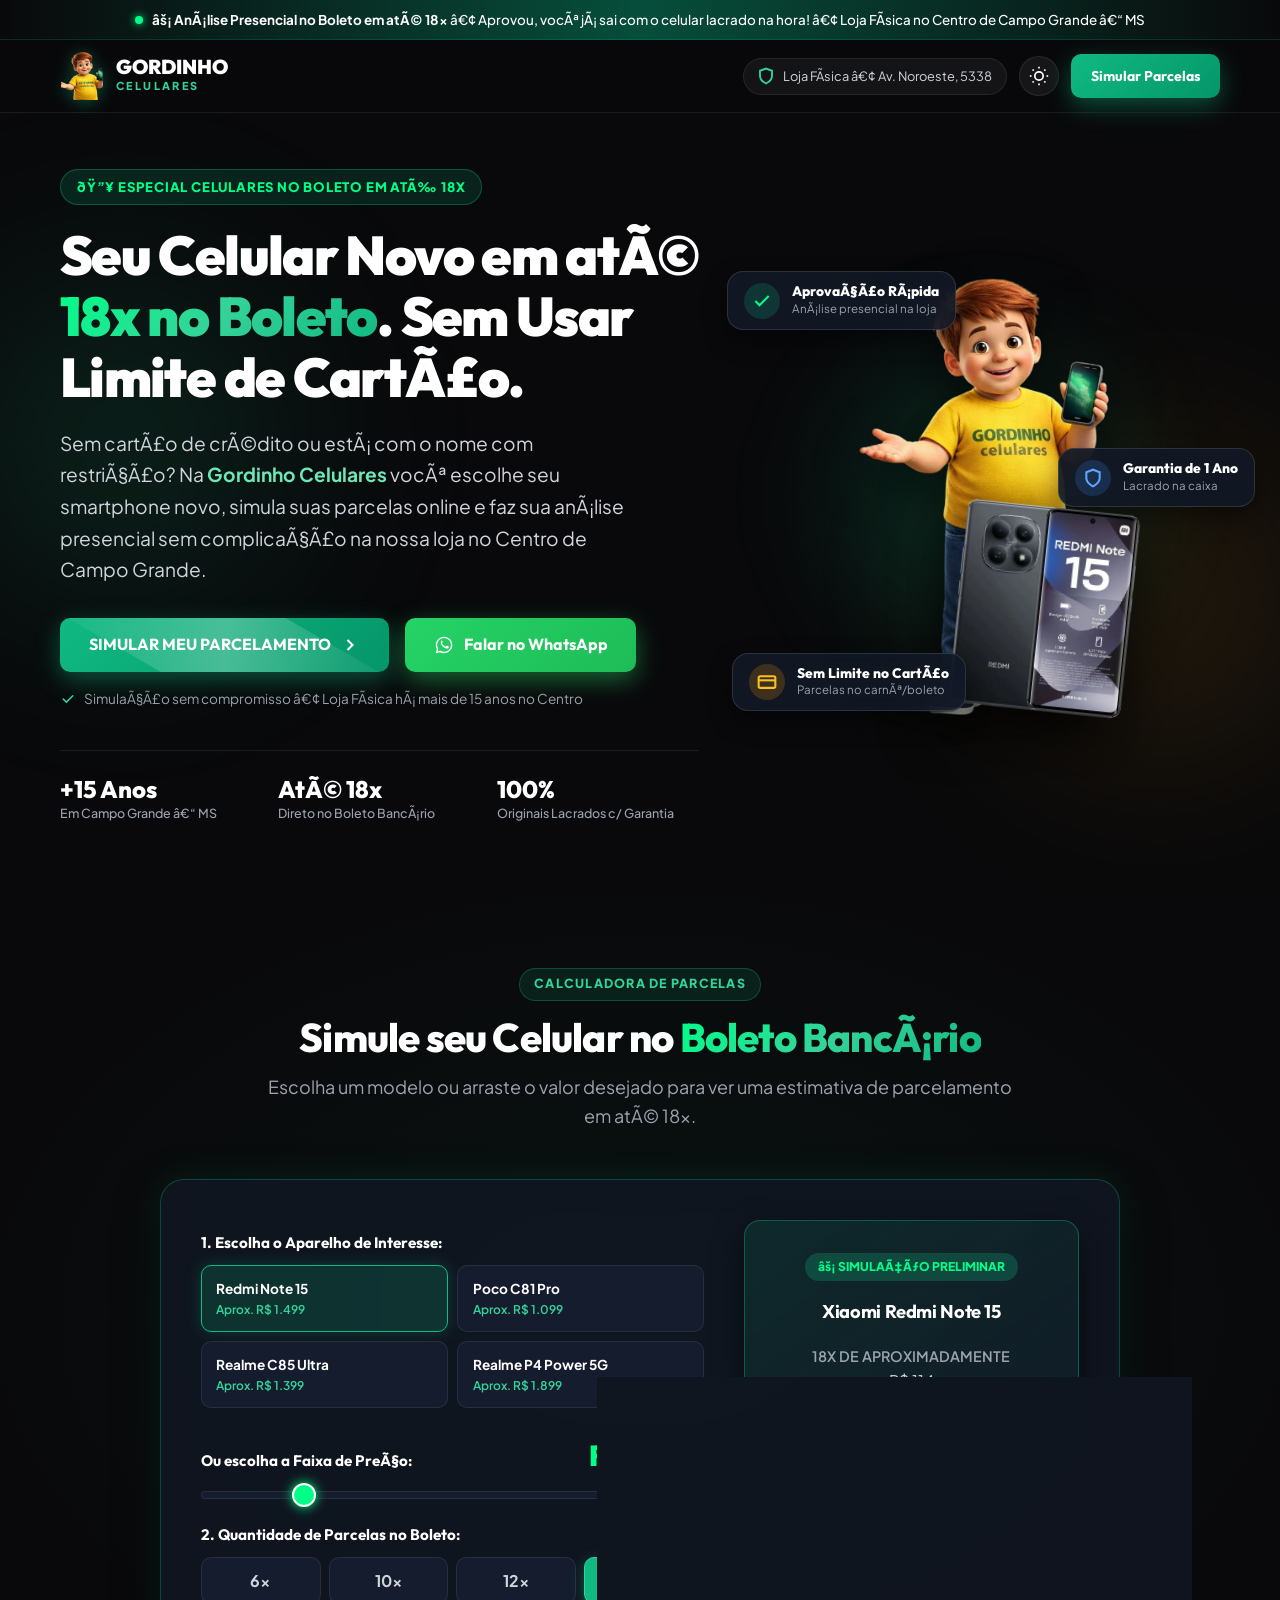
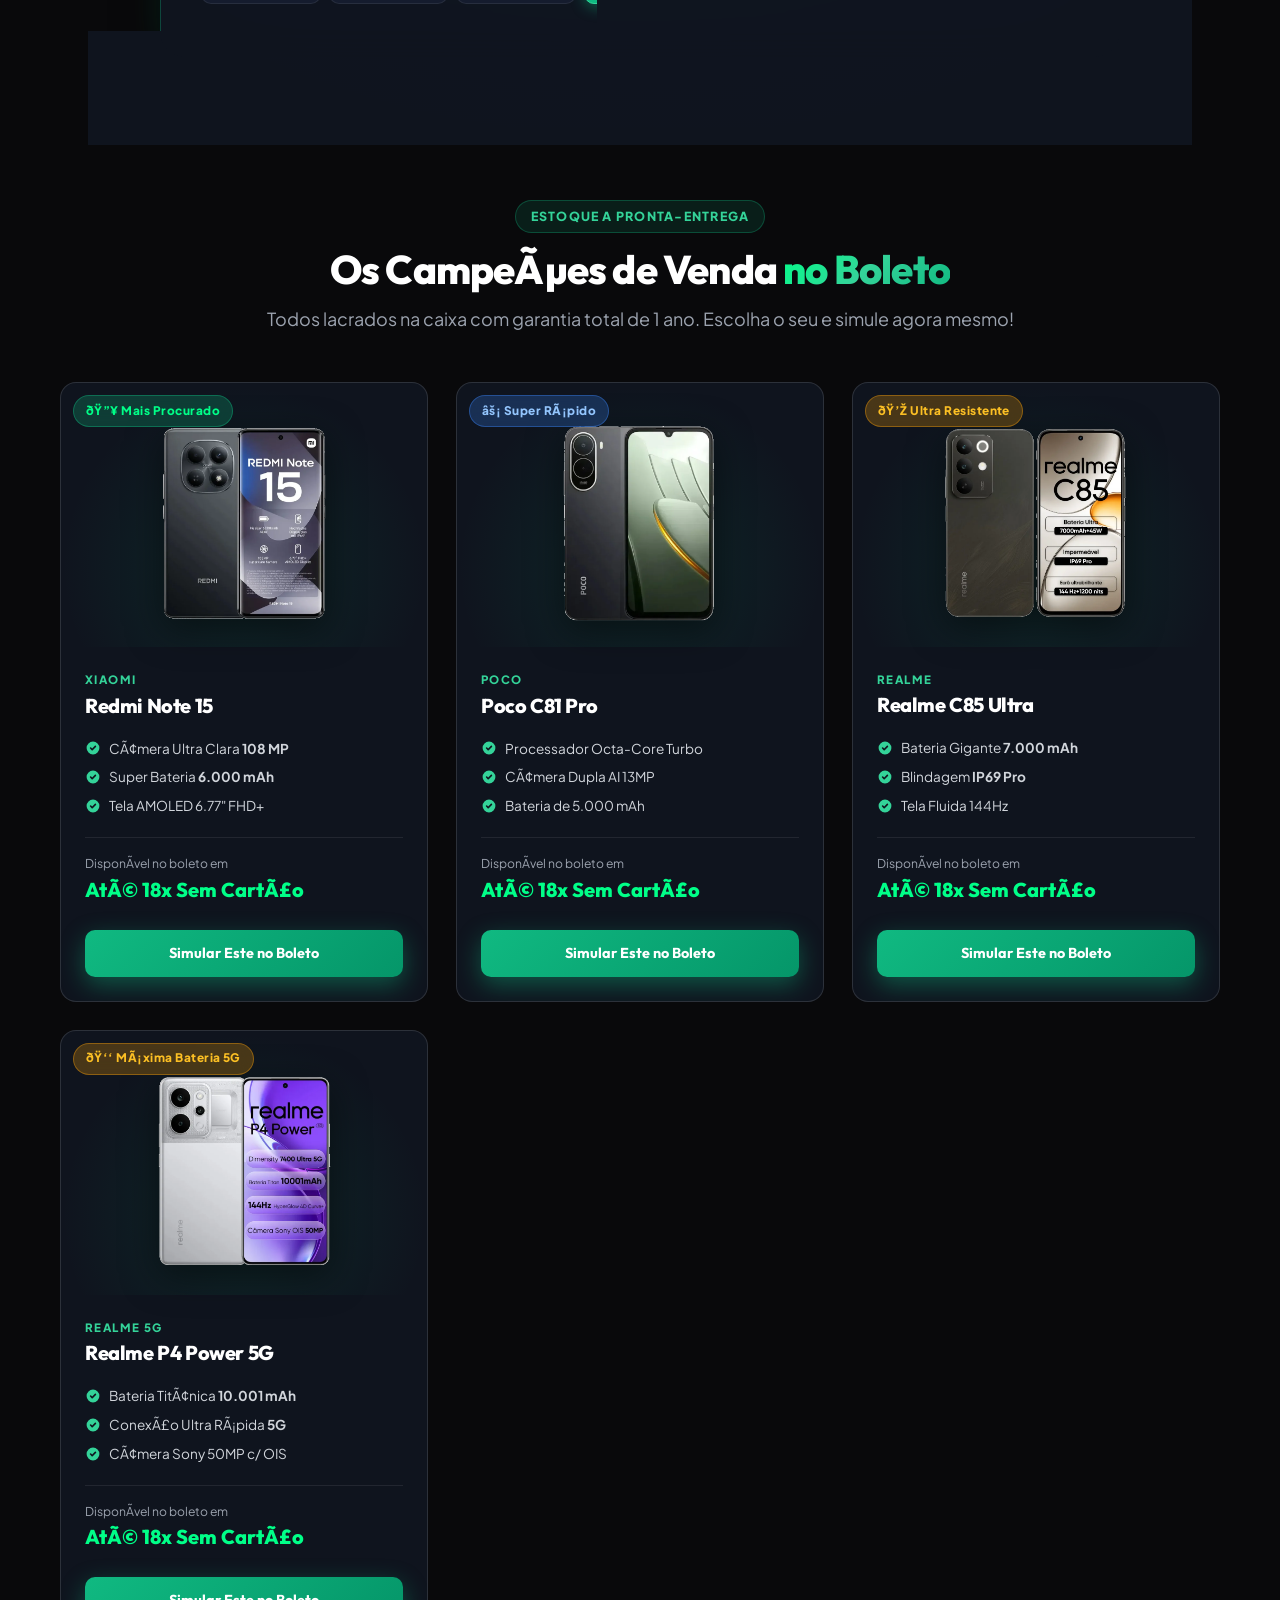
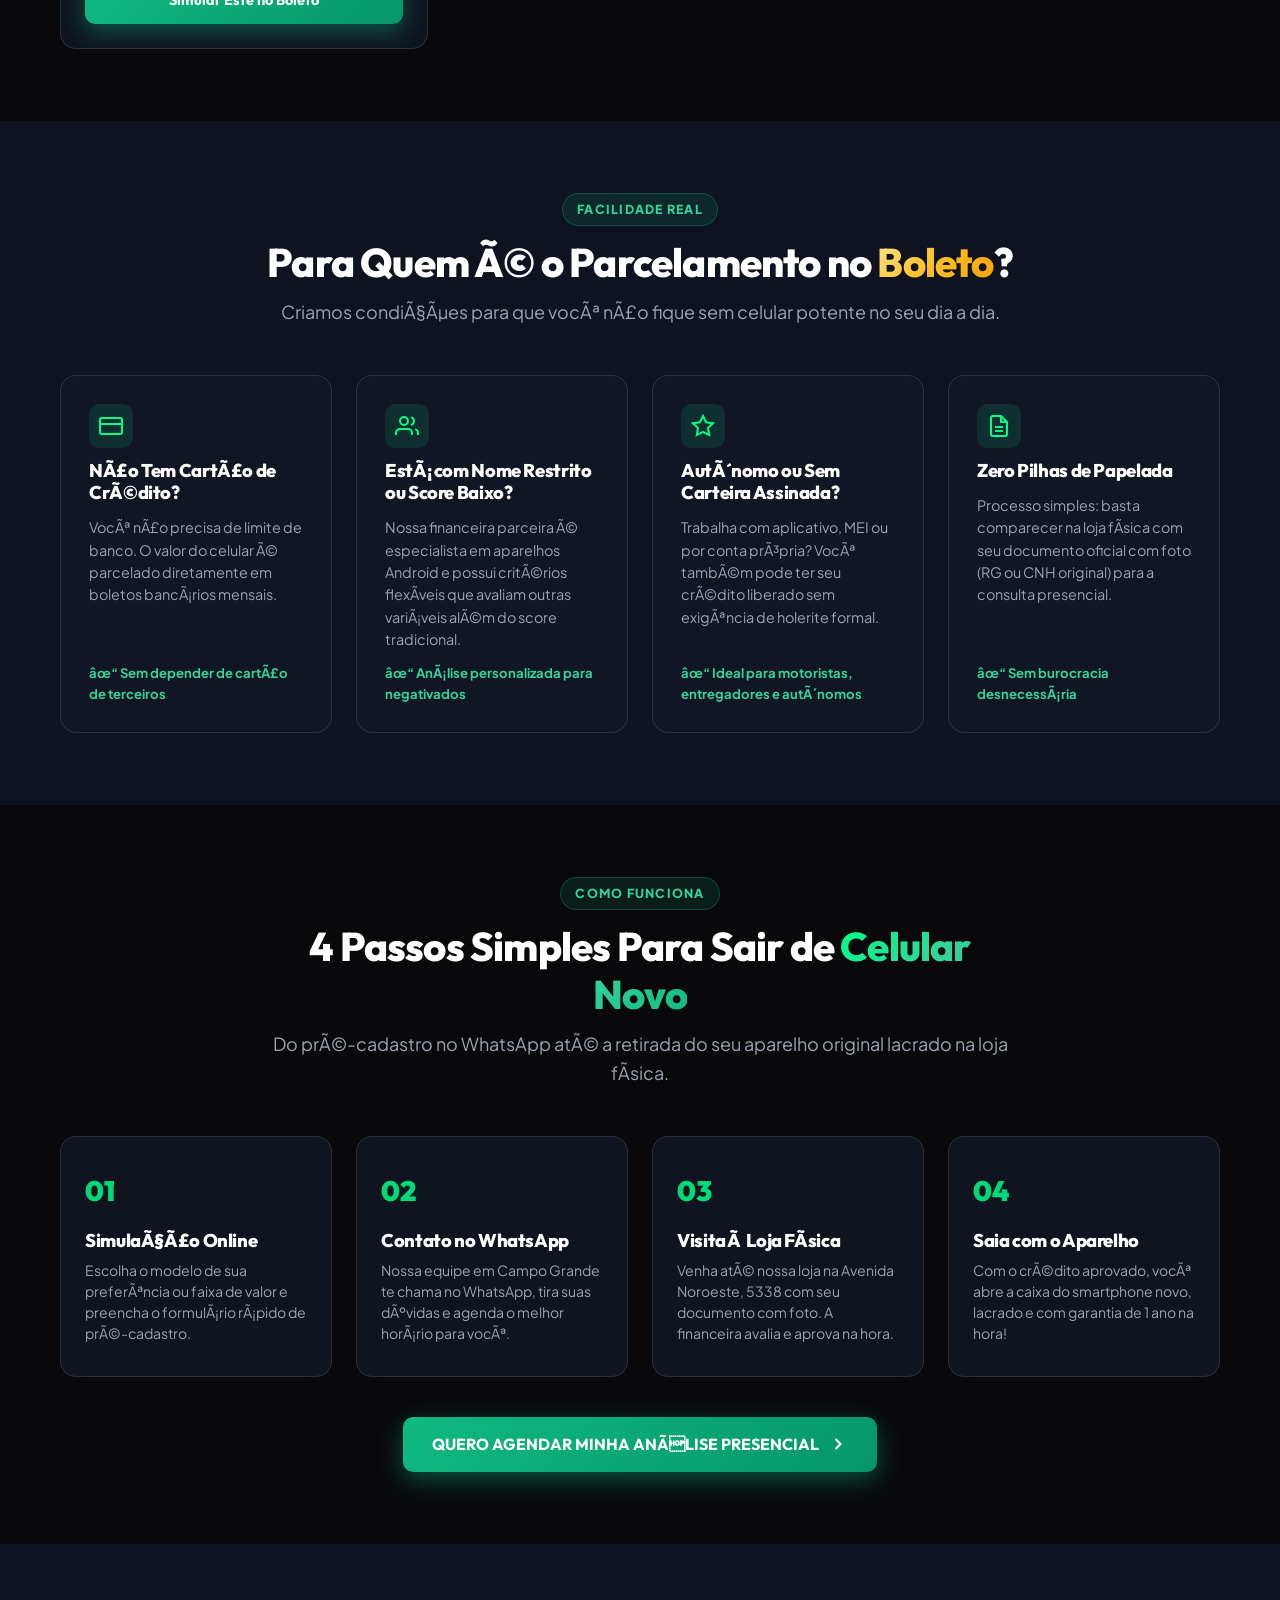
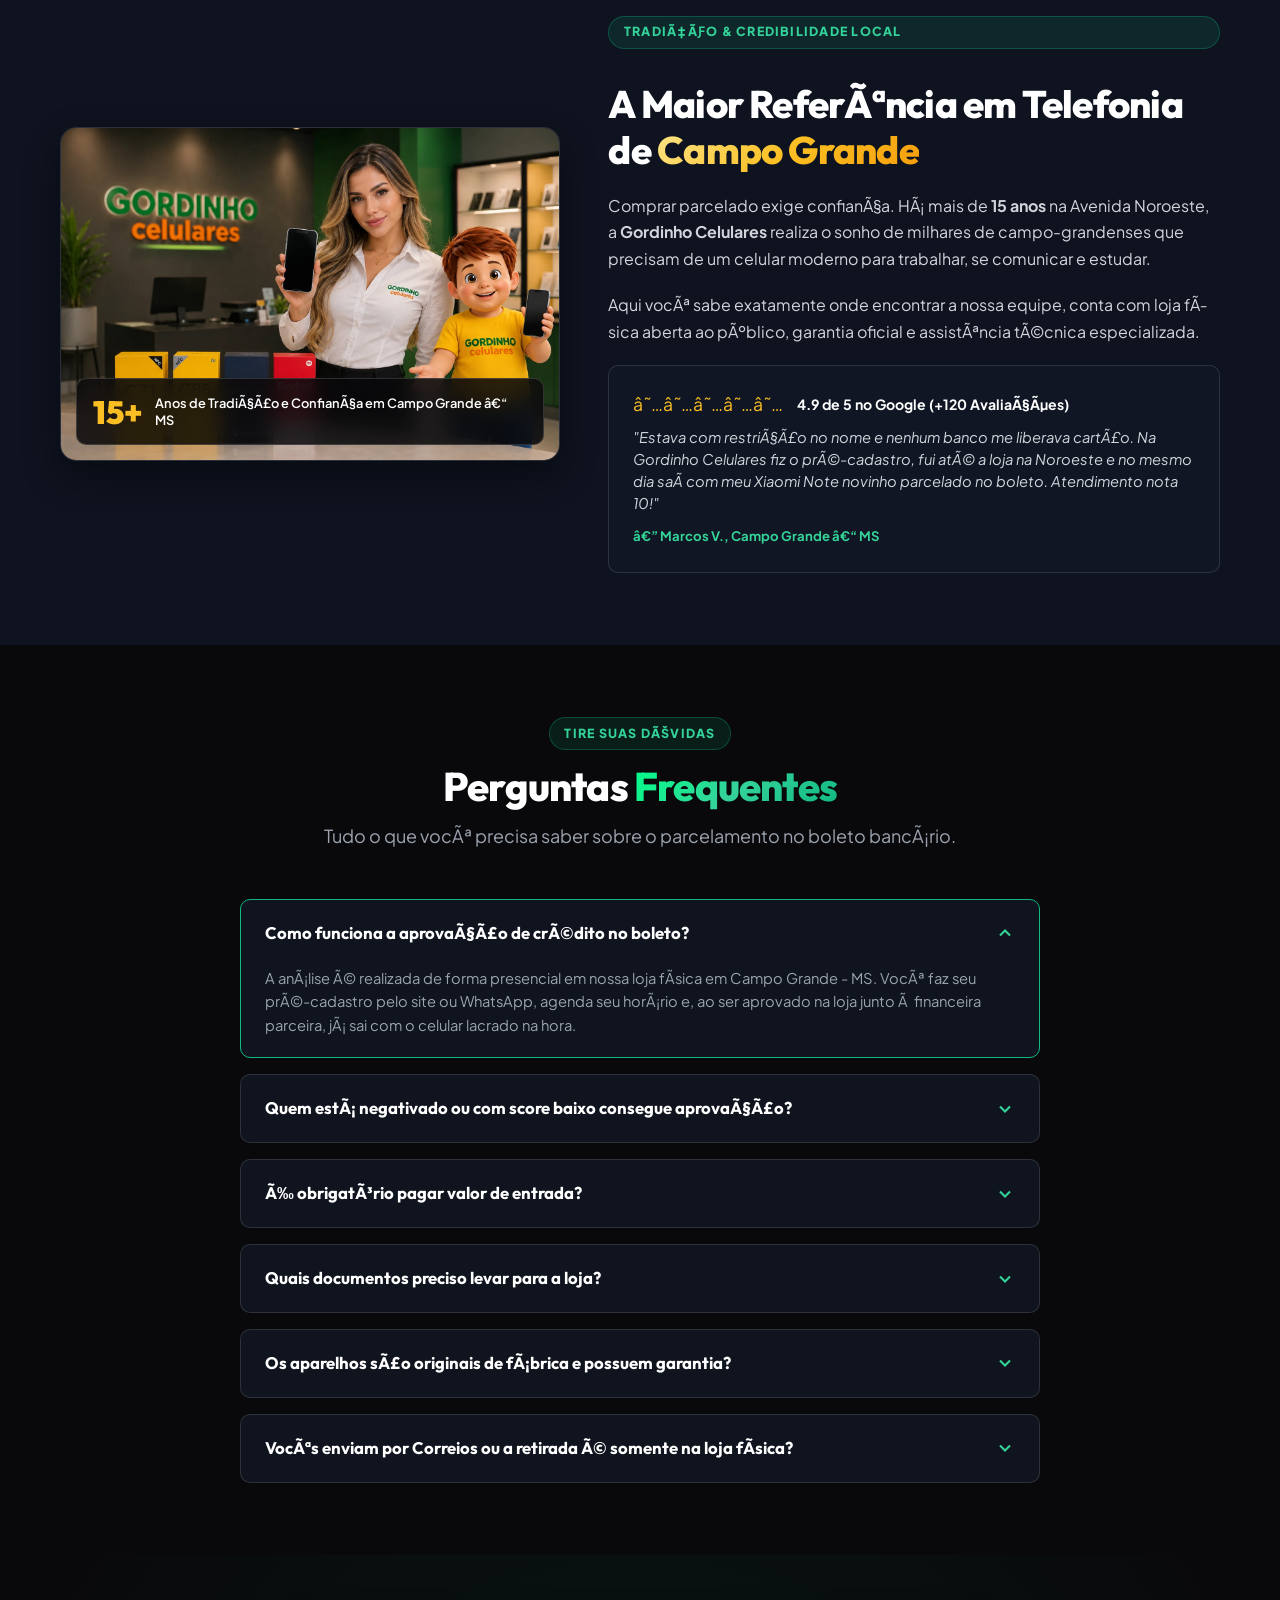
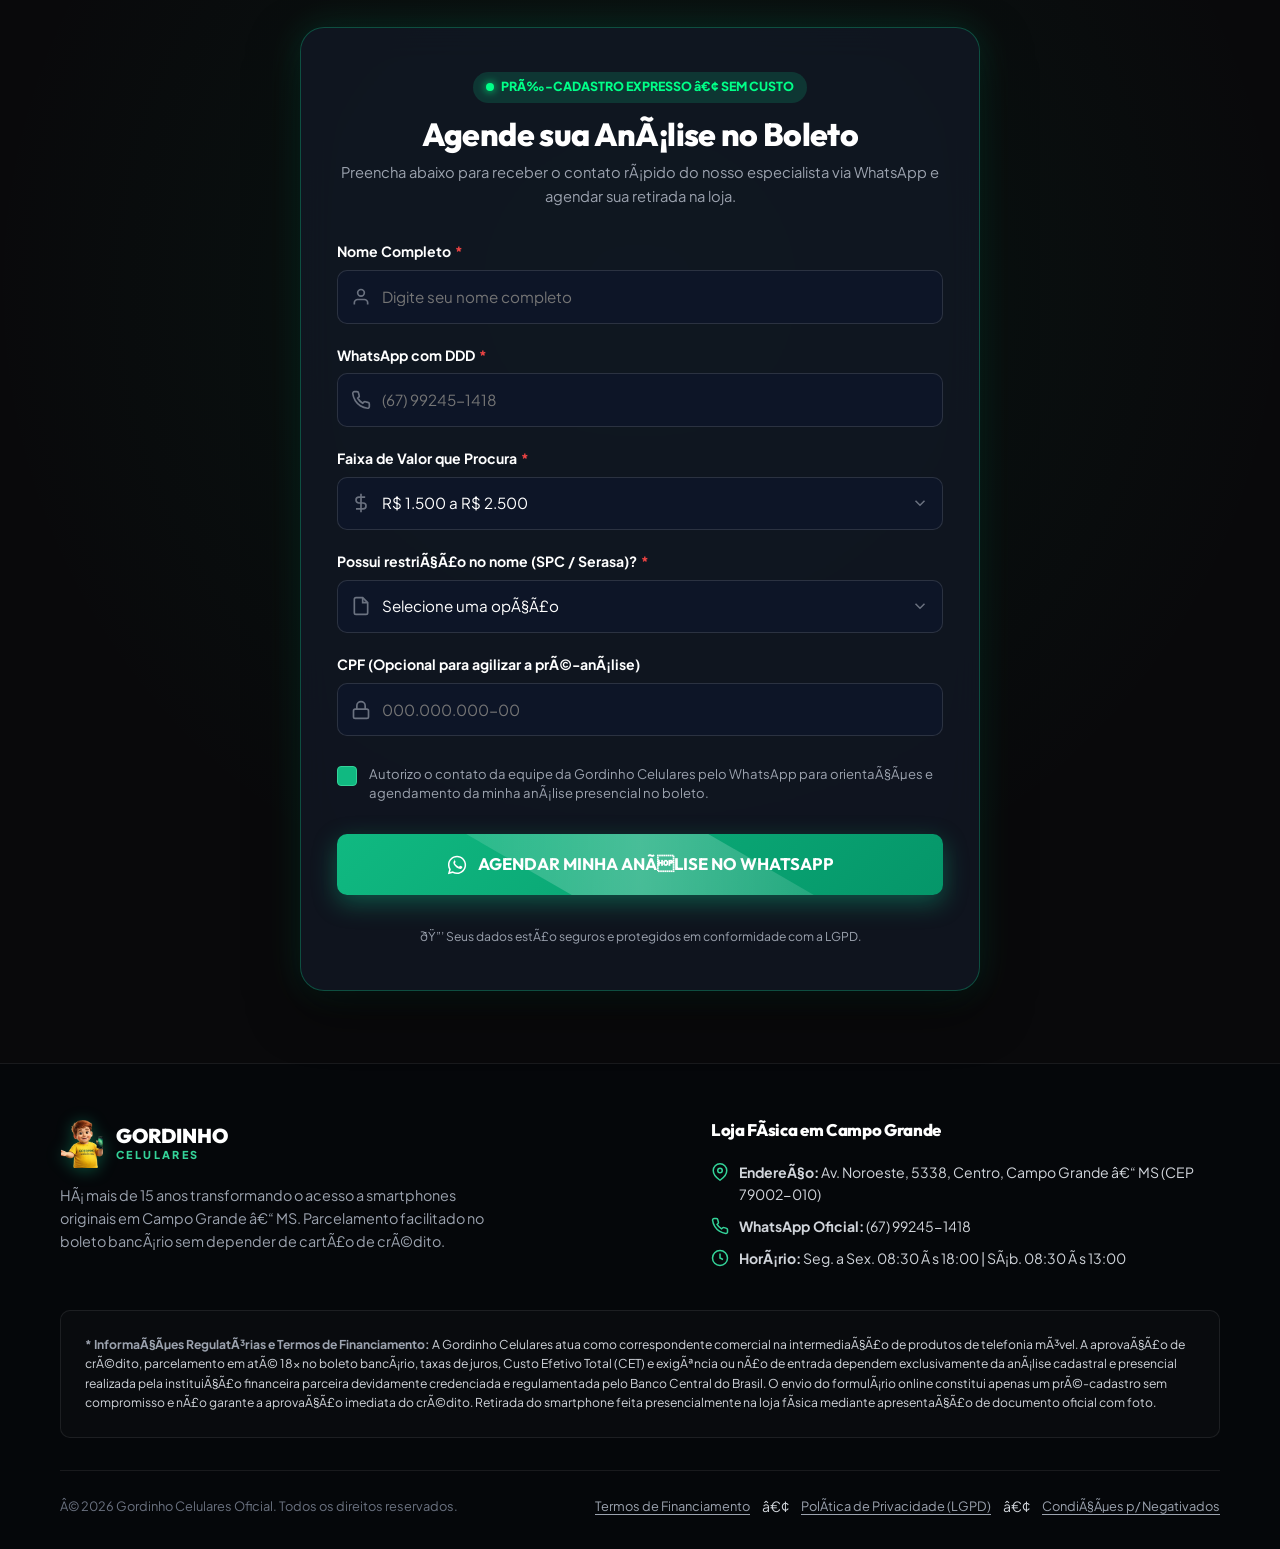
==== boleto/index.html @ 4d0cbd51 "feat: adicionar landing page de alta conversao para trafego pago (celulares no boleto em ate 18x)" ====
<!DOCTYPE html>
<html lang="pt-BR" class="scroll-smooth" data-theme="dark">

<head>
  <!-- Google Tag Manager -->
  <script>(function (w, d, s, l, i) {
      w[l] = w[l] || []; w[l].push({
        'gtm.start':
          new Date().getTime(), event: 'gtm.js'
      }); var f = d.getElementsByTagName(s)[0],
        j = d.createElement(s), dl = l != 'dataLayer' ? '&l=' + l : ''; j.async = true; j.src =
          'https://www.googletagmanager.com/gtm.js?id=' + i + dl; f.parentNode.insertBefore(j, f);
    })(window, document, 'script', 'dataLayer', 'GTM-5VFSNDQG');</script>
  <!-- End Google Tag Manager -->

  <!-- Meta Pixel Code -->
  <script>
    !function (f, b, e, v, n, t, s) {
      if (f.fbq) return; n = f.fbq = function () {
        n.callMethod ?
          n.callMethod.apply(n, arguments) : n.queue.push(arguments)
      };
      if (!f._fbq) f._fbq = n; n.push = n; n.loaded = !0; n.version = '2.0';
      n.queue = []; t = b.createElement(e); t.async = !0;
      t.src = v; s = b.getElementsByTagName(e)[0];
      s.parentNode.insertBefore(t, s)
    }(window, document, 'script',
      'https://connect.facebook.net/en_US/fbevents.js');
    fbq('init', '1542748597244109');
    fbq('track', 'PageView');
  </script>
  <noscript><img height="1" width="1" style="display:none"
      src="https://www.facebook.com/tr?id=1542748597244109&ev=PageView&noscript=1" /></noscript>
  <!-- End Meta Pixel Code -->

  <meta charset="UTF-8">
  <meta name="viewport" content="width=device-width, initial-scale=1.0, maximum-scale=5.0">

  <!-- Título e Descrição Otimizados para Intenção de Compra no Google Ads -->
  <title>Gordinho Celulares Campo Grande | Celulares no Boleto em até 18x Sem Cartão</title>
  <meta name="description"
    content="Compre seu Celular Novo no Boleto Bancário em até 18x em Campo Grande - MS. Sem precisar de limite no cartão e facilidade p/ negativados na loja física da Av. Noroeste. Faça sua simulação online!">
  <meta name="keywords"
    content="celular no boleto campo grande ms, comprar celular carne campo grande, celular parcelado sem cartao, gordinho celulares campo grande, xiaomi no boleto ms, realme campo grande boleto, celular para negativados campo grande">
  <meta name="author" content="Gordinho Celulares">

  <!-- Rastreamento, Indexação e Performance -->
  <link rel="canonical" href="https://www.gordinhocelularesoficial.com.br/boleto/">
  <meta name="robots" content="index, follow, max-image-preview:large, max-snippet:-1, max-video-preview:-1">
  <meta name="googlebot" content="index, follow, max-snippet:-1, max-image-preview:large, max-video-preview:-1">

  <!-- SEO Local e Geo-Tags para Campo Grande - MS -->
  <meta name="geo.region" content="BR-MS">
  <meta name="geo.placename" content="Campo Grande">
  <meta name="geo.position" content="-20.4578;-54.6198">
  <meta name="ICBM" content="-20.4578, -54.6198">

  <!-- Open Graph / WhatsApp / Redes Sociais -->
  <meta property="og:type" content="website">
  <meta property="og:url" content="https://www.gordinhocelularesoficial.com.br/boleto/">
  <meta property="og:site_name" content="Gordinho Celulares">
  <meta property="og:title" content="Gordinho Celulares Campo Grande | Celulares no Boleto em até 18x">
  <meta property="og:description"
    content="Seu celular novo em até 18x no boleto sem limite de cartão. Loja física há mais de 15 anos no Centro de Campo Grande – MS!">
  <meta property="og:image" content="./Gordinho+influencer.webp">
  <meta property="og:image:width" content="1200">
  <meta property="og:image:height" content="630">
  <meta property="og:locale" content="pt_BR">
  <meta name="theme-color" content="#09090b" id="meta-theme-color">

  <!-- Favicons e Ícones -->
  <link rel="icon" type="image/webp" href="./mascote_avatar.webp">
  <link rel="apple-touch-icon" href="./mascote_avatar.webp">

  <!-- Otimização de Fontes do Google (Core Web Vitals) -->
  <link rel="preconnect" href="https://fonts.googleapis.com">
  <link rel="preconnect" href="https://fonts.gstatic.com" crossorigin>
  <link
    href="https://fonts.googleapis.com/css2?family=Outfit:wght@400;600;700;800;900&family=Plus+Jakarta+Sans:wght@400;500;600;700;800&display=swap"
    rel="stylesheet">

  <!-- Preload dos Ativos do LCP (Hero) -->
  <link rel="preload" as="image" href="./Logo_cropped.webp" type="image/webp" fetchpriority="high">
  <link rel="preload" as="image" href="./modelos/RedmiNote15.webp" type="image/webp" fetchpriority="high">

  <link rel="stylesheet" href="styles.css">

  <!-- Dados Estruturados Schema.org (JSON-LD) para Google Ads e SEO -->
  <script type="application/ld+json">
  {
    "@context": "https://schema.org",
    "@graph": [
      {
        "@type": ["LocalBusiness", "ElectronicsStore"],
        "@id": "https://www.gordinhocelularesoficial.com.br/#store",
        "name": "Gordinho Celulares",
        "alternateName": ["Gordinho Celulares Campo Grande", "Gordinho Celulares Oficial"],
        "url": "https://www.gordinhocelularesoficial.com.br/boleto/",
        "logo": "https://www.gordinhocelularesoficial.com.br/mascote_avatar.webp",
        "image": "https://www.gordinhocelularesoficial.com.br/Gordinho+influencer.webp",
        "description": "Loja física com mais de 15 anos em Campo Grande - MS especializada em venda de celulares Android (Xiaomi, Poco, Realme) parcelados em até 18x no boleto bancário sem necessidade de cartão de crédito e facilidade para negativados.",
        "telephone": "+55-67-99245-1418",
        "priceRange": "$$",
        "currenciesAccepted": "BRL",
        "paymentAccepted": "Boleto Bancário, Pix, Cartão de Crédito, Dinheiro",
        "address": {
          "@type": "PostalAddress",
          "streetAddress": "Av. Noroeste, 5338",
          "addressLocality": "Campo Grande",
          "addressRegion": "MS",
          "postalCode": "79002-010",
          "addressCountry": "BR"
        },
        "geo": {
          "@type": "GeoCoordinates",
          "latitude": -20.4578,
          "longitude": -54.6198
        },
        "openingHoursSpecification": [
          {
            "@type": "OpeningHoursSpecification",
            "dayOfWeek": ["Monday", "Tuesday", "Wednesday", "Thursday", "Friday"],
            "opens": "08:30",
            "closes": "18:00"
          },
          {
            "@type": "OpeningHoursSpecification",
            "dayOfWeek": ["Saturday"],
            "opens": "08:30",
            "closes": "13:00"
          }
        ],
        "aggregateRating": {
          "@type": "AggregateRating",
          "ratingValue": "4.9",
          "reviewCount": "127",
          "bestRating": "5",
          "worstRating": "1"
        }
      },
      {
        "@type": "FAQPage",
        "@id": "https://www.gordinhocelularesoficial.com.br/boleto/#faq",
        "mainEntity": [
          {
            "@type": "Question",
            "name": "Como funciona a compra de celular no boleto bancário?",
            "acceptedAnswer": {
              "@type": "Answer",
              "text": "Você escolhe o aparelho, faz uma simulação online no nosso site e nossa equipe agenda sua visita à nossa loja física em Campo Grande - MS. Lá, é feita a consulta presencial rápida junto à instituição financeira parceira. Aprovado, você já sai com o celular lacrado na hora!"
            }
          },
          {
            "@type": "Question",
            "name": "Quem está negativado ou com score baixo consegue aprovação?",
            "acceptedAnswer": {
              "@type": "Answer",
              "text": "Sim! Nossas financeiras parceiras são focadas em modelos Android e contam com análise flexível que avalia outros critérios além do score do SPC/Serasa. Muitos clientes com restrição conseguem aprovação presencial."
            }
          },
          {
            "@type": "Question",
            "name": "Precisa dar valor de entrada?",
            "acceptedAnswer": {
              "@type": "Answer",
              "text": "O valor da entrada depende da análise de crédito individual feita na loja. Em diversos casos a entrada é mínima ou bastante acessível. Ao fazer seu pré-cadastro, nossa equipe passa todas as orientações."
            }
          },
          {
            "@type": "Question",
            "name": "Quais documentos preciso apresentar na loja?",
            "acceptedAnswer": {
              "@type": "Answer",
              "text": "Apenas um documento oficial de identificação com foto (RG ou CNH original e atualizada) e dados básicos para consulta de crédito. Não é necessário holerite ou burocracia."
            }
          },
          {
            "@type": "Question",
            "name": "Os celulares são novos, originais e com garantia?",
            "acceptedAnswer": {
              "@type": "Answer",
              "text": "Sim! Trabalhamos exclusivamente com smartphones 100% originais de fábrica, novos e lacrados na caixa com todos os acessórios e garantia total de 1 ano."
            }
          },
          {
            "@type": "Question",
            "name": "Onde fica a loja física?",
            "acceptedAnswer": {
              "@type": "Answer",
              "text": "Nossa loja física fica no Centro de Campo Grande - MS, na Avenida Noroeste, 5338 (Centro), com fácil acesso e estacionamento."
            }
          }
        ]
      }
    ]
  }
  </script>
</head>

<body>
  <a href="#simulador" class="skip-link">Pular para o simulador de parcelas</a>

  <!-- Google Tag Manager (noscript) -->
  <noscript><iframe src="https://www.googletagmanager.com/ns.html?id=GTM-5VFSNDQG" height="0" width="0"
      style="display:none;visibility:hidden"></iframe></noscript>
  <!-- End Google Tag Manager (noscript) -->

  <!-- 1. Topbar de Urgência e Transparência Local -->
  <aside class="topbar">
    <div class="container topbar-content">
      <span class="pulse-dot"></span>
      <p class="topbar-text">
        <strong>⚡ Análise Presencial no Boleto em até 18x</strong> • Aprovou, você já sai com o celular lacrado na hora! • Loja Física no Centro de Campo Grande – MS
      </p>
    </div>
  </aside>

  <!-- 2. Header CRO Especializado (Zero Fugas) -->
  <header class="header" id="navbar">
    <div class="container header-container">
      <a href="#inicio" class="brand-badge-box" aria-label="Gordinho Celulares Início">
        <picture>
          <source srcset="./mascote_avatar.webp" type="image/webp">
          <img src="./mascote_avatar.webp" alt="Mascote Gordinho Celulares" class="brand-mascote-avatar" width="44" height="48">
        </picture>
        <div class="brand-text-block">
          <span class="brand-name-top">GORDINHO</span>
          <span class="brand-name-sub">CELULARES</span>
        </div>
      </a>

      <div class="header-right">
        <div class="header-trust-badge">
          <svg class="header-trust-icon" viewBox="0 0 24 24" fill="none" stroke="currentColor" stroke-width="2.5">
            <path d="M12 22s8-4 8-10V5l-8-3-8 3v7c0 6 8 10 8 10z"></path>
          </svg>
          <span>Loja Física • Av. Noroeste, 5338</span>
        </div>

        <!-- Botão Alternar Tema Claro / Escuro -->
        <button id="theme-toggle" class="theme-toggle-btn" aria-label="Alternar tema claro ou escuro" title="Alternar tema">
          <svg class="theme-icon theme-icon-sun" viewBox="0 0 24 24" fill="none" stroke="currentColor" stroke-width="2">
            <circle cx="12" cy="12" r="5"></circle>
            <line x1="12" y1="1" x2="12" y2="3"></line>
            <line x1="12" y1="21" x2="12" y2="23"></line>
            <line x1="4.22" y1="4.22" x2="5.64" y2="5.64"></line>
            <line x1="18.36" y1="18.36" x2="19.78" y2="19.78"></line>
            <line x1="1" y1="12" x2="3" y2="12"></line>
            <line x1="21" y1="12" x2="23" y2="12"></line>
            <line x1="4.22" y1="19.78" x2="5.64" y2="18.36"></line>
            <line x1="18.36" y1="5.64" x2="19.78" y2="4.22"></line>
          </svg>
          <svg class="theme-icon theme-icon-moon" viewBox="0 0 24 24" fill="none" stroke="currentColor" stroke-width="2">
            <path d="M21 12.79A9 9 0 1 1 11.21 3 7 7 0 0 0 21 12.79z"></path>
          </svg>
        </button>

        <a href="#simulador" class="btn btn-cta" style="padding: 0.65rem 1.25rem; font-size: 0.88rem;">
          Simular Parcelas
        </a>
      </div>
    </div>
  </header>

  <main id="main-content">
    <!-- 3. Hero Section de Alta Conversão -->
    <section class="hero-section" id="inicio">
      <div class="hero-glow-1"></div>
      <div class="hero-glow-2"></div>

      <div class="container hero-grid">
        <div class="hero-text-content">
          <div class="hero-tag">
            <span>🔥 ESPECIAL CELULARES NO BOLETO EM ATÉ 18X</span>
          </div>

          <h1 class="hero-title">
            Seu Celular Novo em até <span class="gradient-text-emerald">18x no Boleto</span>. Sem Usar Limite de Cartão.
          </h1>

          <p class="hero-subtitle">
            Sem cartão de crédito ou está com o nome com restrição? Na <strong class="hero-highlight-brand">Gordinho Celulares</strong> você escolhe seu smartphone novo, simula suas parcelas online e faz sua análise presencial sem complicação na nossa loja no Centro de Campo Grande.
          </p>

          <div class="hero-actions">
            <div class="hero-btn-row">
              <a href="#simulador" class="btn btn-cta btn-pulse" id="hero-btn-simular">
                <span>SIMULAR MEU PARCELAMENTO</span>
                <svg viewBox="0 0 24 24" fill="none" stroke="currentColor" stroke-width="2.5" width="20" height="20">
                  <polyline points="9 18 15 12 9 6"></polyline>
                </svg>
                <span class="btn-shimmer"></span>
              </a>

              <a href="#pre-cadastro" class="btn btn-whatsapp" id="hero-btn-whatsapp">
                <svg viewBox="0 0 24 24" fill="currentColor" width="20" height="20">
                  <path d="M12.04 2C6.58 2 2.13 6.45 2.13 11.91C2.13 13.66 2.59 15.36 3.45 16.86L2.05 22L7.3 20.62C8.75 21.41 10.38 21.83 12.04 21.83C17.5 21.83 21.95 17.38 21.95 11.92C21.95 9.27 20.92 6.78 19.05 4.91C17.18 3.03 14.69 2 12.04 2M12.05 3.67C14.25 3.67 16.31 4.53 17.87 6.09C19.42 7.65 20.28 9.72 20.28 11.92C20.28 16.46 16.58 20.15 12.04 20.15C10.56 20.15 9.11 19.76 7.85 19L7.55 18.83L4.43 19.65L5.26 16.61L5.06 16.29C4.24 15 3.8 13.47 3.8 11.91C3.81 7.37 7.5 3.67 12.05 3.67M9.53 7.33C9.37 7.33 9.11 7.39 8.89 7.63C8.68 7.86 8.07 8.44 8.07 9.61C8.07 10.78 8.92 11.91 9.04 12.07C9.16 12.23 10.71 14.62 13.08 15.65C13.65 15.89 14.08 16.03 14.43 16.15C15 16.33 15.53 16.3 15.96 16.24C16.43 16.17 17.43 15.63 17.64 15.05C17.85 14.46 17.85 13.96 17.78 13.86C17.72 13.75 17.56 13.69 17.32 13.57C17.08 13.45 15.91 12.87 15.69 12.79C15.47 12.71 15.31 12.67 15.15 12.91C14.99 13.14 14.53 13.69 14.39 13.85C14.25 14 14.11 14.02 13.87 13.9C13.63 13.78 12.62 13.45 11.43 12.38C10.5 11.55 9.87 10.52 9.69 10.21C9.51 9.9 9.67 9.73 9.79 9.61C9.9 9.5 10.04 9.32 10.16 9.18C10.28 9.04 10.32 8.94 10.4 8.78C10.48 8.62 10.44 8.48 10.38 8.36C10.32 8.24 9.86 7.12 9.67 6.66C9.48 6.22 9.29 6.28 9.15 6.27C9.02 6.27 8.86 6.26 8.7 6.26"/>
                </svg>
                <span>Falar no WhatsApp</span>
              </a>
            </div>

            <div class="hero-micro-risk">
              <svg viewBox="0 0 20 20" fill="currentColor">
                <path fill-rule="evenodd"
                  d="M16.707 5.293a1 1 0 010 1.414l-8 8a1 1 0 01-1.414 0l-4-4a1 1 0 011.414-1.414L8 12.586l7.293-7.293a1 1 0 011.414 0z"
                  clip-rule="evenodd" />
              </svg>
              <span>Simulação sem compromisso • Loja Física há mais de 15 anos no Centro</span>
            </div>
          </div>

          <div class="hero-stats-row">
            <div class="hero-stat-item">
              <span class="stat-number">+15 Anos</span>
              <span class="stat-label">Em Campo Grande – MS</span>
            </div>
            <div class="hero-stat-item">
              <span class="stat-number">Até 18x</span>
              <span class="stat-label">Direto no Boleto Bancário</span>
            </div>
            <div class="hero-stat-item">
              <span class="stat-number">100%</span>
              <span class="stat-label">Originais Lacrados c/ Garantia</span>
            </div>
          </div>
        </div>

        <!-- Visual do Hero -->
        <div class="hero-visual-card">
          <div class="visual-radial-backdrop"></div>

          <div class="visual-composition">
            <div class="mascote-hero-box">
              <picture>
                <source srcset="./Logo_cropped.webp" type="image/webp">
                <img src="./Logo_cropped.webp" alt="Mascote Gordinho Celulares" class="mascote-hero-img" width="250" height="436" fetchpriority="high">
              </picture>
            </div>

            <div class="phones-hero-side">
              <picture>
                <source srcset="./modelos/RedmiNote15.webp" type="image/webp">
                <img src="./modelos/RedmiNote15.webp" alt="Celular Xiaomi no Boleto" class="phone-hero-img" width="180" height="214" fetchpriority="high">
              </picture>
            </div>
          </div>

          <!-- Badges Flutuantes -->
          <div class="floating-badge badge-pos-top">
            <div class="badge-circle-icon bg-emerald-circle">
              <svg viewBox="0 0 24 24" fill="none" stroke="currentColor" stroke-width="2.5" width="20" height="20">
                <polyline points="20 6 9 17 4 12"></polyline>
              </svg>
            </div>
            <div>
              <span class="badge-text-title">Aprovação Rápida</span>
              <span class="badge-text-sub">Análise presencial na loja</span>
            </div>
          </div>

          <div class="floating-badge badge-pos-bottom">
            <div class="badge-circle-icon bg-amber-circle">
              <svg viewBox="0 0 24 24" fill="none" stroke="currentColor" stroke-width="2.5" width="20" height="20">
                <rect x="2" y="5" width="20" height="14" rx="2"></rect>
                <line x1="2" y1="10" x2="22" y2="10"></line>
              </svg>
            </div>
            <div>
              <span class="badge-text-title">Sem Limite no Cartão</span>
              <span class="badge-text-sub">Parcelas no carnê/boleto</span>
            </div>
          </div>

          <div class="floating-badge badge-pos-right">
            <div class="badge-circle-icon bg-blue-circle">
              <svg viewBox="0 0 24 24" fill="none" stroke="currentColor" stroke-width="2.5" width="20" height="20">
                <path d="M12 22s8-4 8-10V5l-8-3-8 3v7c0 6 8 10 8 10z"></path>
              </svg>
            </div>
            <div>
              <span class="badge-text-title">Garantia de 1 Ano</span>
              <span class="badge-text-sub">Lacrado na caixa</span>
            </div>
          </div>
        </div>
      </div>
    </section>

    <!-- 4. SIMULADOR INTERATIVO DE PARCELAS NO BOLETO -->
    <section class="simulator-section" id="simulador">
      <div class="container">
        <div class="section-header">
          <span class="section-pill">CALCULADORA DE PARCELAS</span>
          <h2 class="section-title">Simule seu Celular no <span class="gradient-text-emerald">Boleto Bancário</span></h2>
          <p class="section-desc">Escolha um modelo ou arraste o valor desejado para ver uma estimativa de parcelamento em até 18x.</p>
        </div>

        <div class="simulator-box glass-card">
          <div class="simulator-grid">
            <div class="simulator-controls">
              <!-- Presets de Modelos -->
              <div>
                <label class="sim-group-label">1. Escolha o Aparelho de Interesse:</label>
                <div class="model-preset-grid">
                  <button type="button" class="preset-btn active" data-model="Xiaomi Redmi Note 15" data-price="1499">
                    <span class="preset-name">Redmi Note 15</span>
                    <span class="preset-price-tag">Aprox. R$ 1.499</span>
                  </button>
                  <button type="button" class="preset-btn" data-model="Xiaomi Poco C81 Pro" data-price="1099">
                    <span class="preset-name">Poco C81 Pro</span>
                    <span class="preset-price-tag">Aprox. R$ 1.099</span>
                  </button>
                  <button type="button" class="preset-btn" data-model="Realme C85 Ultra" data-price="1399">
                    <span class="preset-name">Realme C85 Ultra</span>
                    <span class="preset-price-tag">Aprox. R$ 1.399</span>
                  </button>
                  <button type="button" class="preset-btn" data-model="Realme P4 Power 5G" data-price="1899">
                    <span class="preset-name">Realme P4 Power 5G</span>
                    <span class="preset-price-tag">Aprox. R$ 1.899</span>
                  </button>
                </div>
              </div>

              <!-- Slider de Valor Customizado -->
              <div class="slider-container">
                <div class="slider-value-display">
                  <label class="sim-group-label" for="sim-range">Ou escolha a Faixa de Preço:</label>
                  <span class="slider-val-number" id="sim-range-val">R$ 1.499</span>
                </div>
                <input type="range" id="sim-range" class="custom-range" min="800" max="4500" step="50" value="1499" aria-label="Faixa de valor do aparelho">
              </div>

              <!-- Seleção de Parcelas -->
              <div>
                <label class="sim-group-label">2. Quantidade de Parcelas no Boleto:</label>
                <div class="installments-selector">
                  <button type="button" class="inst-btn" data-inst="6">6x</button>
                  <button type="button" class="inst-btn" data-inst="10">10x</button>
                  <button type="button" class="inst-btn" data-inst="12">12x</button>
                  <button type="button" class="inst-btn active" data-inst="18">18x</button>
                </div>
              </div>
            </div>

            <!-- Resultado do Parcelamento -->
            <div class="simulator-result-card">
              <span class="result-badge-top">⚡ SIMULAÇÃO PRELIMINAR</span>
              <h3 class="result-model-name" id="sim-result-model">Xiaomi Redmi Note 15</h3>
              
              <div class="result-parcela-wrapper">
                <span class="result-parcela-count" id="sim-parcela-count">18x de aproximadamente</span>
                <span class="result-parcela-val" id="sim-parcela-val">R$ 114</span>
              </div>

              <p class="result-disclaimer">
                * Simulação ilustrativa. As taxas, valor de entrada e parcelas exatas são calculadas presencialmente pela financeira parceira conforme o CPF.
              </p>

              <button type="button" class="btn btn-cta btn-sim-action" id="btn-apply-sim">
                <span>QUERO ESTE PARCELAMENTO</span>
                <svg viewBox="0 0 24 24" fill="none" stroke="currentColor" stroke-width="2.5" width="18" height="18">
                  <polyline points="9 18 15 12 9 6"></polyline>
                </svg>
              </button>
            </div>
          </div>
        </div>
      </div>
    </section>

    <!-- 5. Vitrine dos Aparelhos em Destaque -->
    <section class="showcase-section" id="modelos">
      <div class="container">
        <div class="section-header">
          <span class="section-pill">ESTOQUE A PRONTA-ENTREGA</span>
          <h2 class="section-title">Os Campeões de Venda <span class="gradient-text-emerald">no Boleto</span></h2>
          <p class="section-desc">Todos lacrados na caixa com garantia total de 1 ano. Escolha o seu e simule agora mesmo!</p>
        </div>

        <div class="products-grid">
          <!-- Card 1: Redmi Note 15 -->
          <article class="product-card">
            <span class="product-badge-float">🔥 Mais Procurado</span>
            <div class="product-img-box">
              <picture>
                <source srcset="./modelos/RedmiNote15.webp" type="image/webp">
                <img src="./modelos/RedmiNote15.webp" alt="Xiaomi Redmi Note 15 no Boleto" class="product-img" width="180" height="214" loading="lazy">
              </picture>
            </div>
            <div class="product-body">
              <span class="product-brand-tag">XIAOMI</span>
              <h3 class="product-title">Redmi Note 15</h3>
              <ul class="product-specs-list">
                <li>
                  <svg viewBox="0 0 20 20" fill="currentColor"><path fill-rule="evenodd" d="M10 18a8 8 0 100-16 8 8 0 000 16zm3.707-9.293a1 1 0 00-1.414-1.414L9 10.586 7.707 9.293a1 1 0 00-1.414 1.414l2 2a1 1 0 001.414 0l4-4z" clip-rule="evenodd" /></svg>
                  <span>Câmera Ultra Clara <strong>108 MP</strong></span>
                </li>
                <li>
                  <svg viewBox="0 0 20 20" fill="currentColor"><path fill-rule="evenodd" d="M10 18a8 8 0 100-16 8 8 0 000 16zm3.707-9.293a1 1 0 00-1.414-1.414L9 10.586 7.707 9.293a1 1 0 00-1.414 1.414l2 2a1 1 0 001.414 0l4-4z" clip-rule="evenodd" /></svg>
                  <span>Super Bateria <strong>6.000 mAh</strong></span>
                </li>
                <li>
                  <svg viewBox="0 0 20 20" fill="currentColor"><path fill-rule="evenodd" d="M10 18a8 8 0 100-16 8 8 0 000 16zm3.707-9.293a1 1 0 00-1.414-1.414L9 10.586 7.707 9.293a1 1 0 00-1.414 1.414l2 2a1 1 0 001.414 0l4-4z" clip-rule="evenodd" /></svg>
                  <span>Tela AMOLED 6.77" FHD+</span>
                </li>
              </ul>
              <div class="product-price-box">
                <span class="price-sub">Disponível no boleto em</span>
                <span class="price-main">Até 18x Sem Cartão</span>
              </div>
              <button type="button" class="btn btn-cta btn-product-action btn-select-model" data-model="Xiaomi Redmi Note 15" data-price="1499">
                Simular Este no Boleto
              </button>
            </div>
          </article>

          <!-- Card 2: Poco C81 Pro -->
          <article class="product-card">
            <span class="product-badge-float badge-blue">⚡ Super Rápido</span>
            <div class="product-img-box">
              <picture>
                <source srcset="./modelos/PocoC81PRo.webp" type="image/webp">
                <img src="./modelos/PocoC81PRo.webp" alt="Xiaomi Poco C81 Pro no Boleto" class="product-img" width="180" height="211" loading="lazy">
              </picture>
            </div>
            <div class="product-body">
              <span class="product-brand-tag">POCO</span>
              <h3 class="product-title">Poco C81 Pro</h3>
              <ul class="product-specs-list">
                <li>
                  <svg viewBox="0 0 20 20" fill="currentColor"><path fill-rule="evenodd" d="M10 18a8 8 0 100-16 8 8 0 000 16zm3.707-9.293a1 1 0 00-1.414-1.414L9 10.586 7.707 9.293a1 1 0 00-1.414 1.414l2 2a1 1 0 001.414 0l4-4z" clip-rule="evenodd" /></svg>
                  <span>Processador Octa-Core Turbo</span>
                </li>
                <li>
                  <svg viewBox="0 0 20 20" fill="currentColor"><path fill-rule="evenodd" d="M10 18a8 8 0 100-16 8 8 0 000 16zm3.707-9.293a1 1 0 00-1.414-1.414L9 10.586 7.707 9.293a1 1 0 00-1.414 1.414l2 2a1 1 0 001.414 0l4-4z" clip-rule="evenodd" /></svg>
                  <span>Câmera Dupla AI 13MP</span>
                </li>
                <li>
                  <svg viewBox="0 0 20 20" fill="currentColor"><path fill-rule="evenodd" d="M10 18a8 8 0 100-16 8 8 0 000 16zm3.707-9.293a1 1 0 00-1.414-1.414L9 10.586 7.707 9.293a1 1 0 00-1.414 1.414l2 2a1 1 0 001.414 0l4-4z" clip-rule="evenodd" /></svg>
                  <span>Bateria de 5.000 mAh</span>
                </li>
              </ul>
              <div class="product-price-box">
                <span class="price-sub">Disponível no boleto em</span>
                <span class="price-main">Até 18x Sem Cartão</span>
              </div>
              <button type="button" class="btn btn-cta btn-product-action btn-select-model" data-model="Xiaomi Poco C81 Pro" data-price="1099">
                Simular Este no Boleto
              </button>
            </div>
          </article>

          <!-- Card 3: Realme C85 Ultra -->
          <article class="product-card">
            <span class="product-badge-float badge-gold">💎 Ultra Resistente</span>
            <div class="product-img-box">
              <picture>
                <source srcset="./modelos/RealmeC85.webp" type="image/webp">
                <img src="./modelos/RealmeC85.webp" alt="Realme C85 Ultra no Boleto" class="product-img" width="180" height="195" loading="lazy">
              </picture>
            </div>
            <div class="product-body">
              <span class="product-brand-tag">REALME</span>
              <h3 class="product-title">Realme C85 Ultra</h3>
              <ul class="product-specs-list">
                <li>
                  <svg viewBox="0 0 20 20" fill="currentColor"><path fill-rule="evenodd" d="M10 18a8 8 0 100-16 8 8 0 000 16zm3.707-9.293a1 1 0 00-1.414-1.414L9 10.586 7.707 9.293a1 1 0 00-1.414 1.414l2 2a1 1 0 001.414 0l4-4z" clip-rule="evenodd" /></svg>
                  <span>Bateria Gigante <strong>7.000 mAh</strong></span>
                </li>
                <li>
                  <svg viewBox="0 0 20 20" fill="currentColor"><path fill-rule="evenodd" d="M10 18a8 8 0 100-16 8 8 0 000 16zm3.707-9.293a1 1 0 00-1.414-1.414L9 10.586 7.707 9.293a1 1 0 00-1.414 1.414l2 2a1 1 0 001.414 0l4-4z" clip-rule="evenodd" /></svg>
                  <span>Blindagem <strong>IP69 Pro</strong></span>
                </li>
                <li>
                  <svg viewBox="0 0 20 20" fill="currentColor"><path fill-rule="evenodd" d="M10 18a8 8 0 100-16 8 8 0 000 16zm3.707-9.293a1 1 0 00-1.414-1.414L9 10.586 7.707 9.293a1 1 0 00-1.414 1.414l2 2a1 1 0 001.414 0l4-4z" clip-rule="evenodd" /></svg>
                  <span>Tela Fluida 144Hz</span>
                </li>
              </ul>
              <div class="product-price-box">
                <span class="price-sub">Disponível no boleto em</span>
                <span class="price-main">Até 18x Sem Cartão</span>
              </div>
              <button type="button" class="btn btn-cta btn-product-action btn-select-model" data-model="Realme C85 Ultra" data-price="1399">
                Simular Este no Boleto
              </button>
            </div>
          </article>

          <!-- Card 4: Realme P4 Power 5G -->
          <article class="product-card">
            <span class="product-badge-float badge-gold">👑 Máxima Bateria 5G</span>
            <div class="product-img-box">
              <picture>
                <source srcset="./modelos/RealmePower.webp" type="image/webp">
                <img src="./modelos/RealmePower.webp" alt="Realme P4 Power 5G no Boleto" class="product-img" width="180" height="201" loading="lazy">
              </picture>
            </div>
            <div class="product-body">
              <span class="product-brand-tag">REALME 5G</span>
              <h3 class="product-title">Realme P4 Power 5G</h3>
              <ul class="product-specs-list">
                <li>
                  <svg viewBox="0 0 20 20" fill="currentColor"><path fill-rule="evenodd" d="M10 18a8 8 0 100-16 8 8 0 000 16zm3.707-9.293a1 1 0 00-1.414-1.414L9 10.586 7.707 9.293a1 1 0 00-1.414 1.414l2 2a1 1 0 001.414 0l4-4z" clip-rule="evenodd" /></svg>
                  <span>Bateria Titânica <strong>10.001 mAh</strong></span>
                </li>
                <li>
                  <svg viewBox="0 0 20 20" fill="currentColor"><path fill-rule="evenodd" d="M10 18a8 8 0 100-16 8 8 0 000 16zm3.707-9.293a1 1 0 00-1.414-1.414L9 10.586 7.707 9.293a1 1 0 00-1.414 1.414l2 2a1 1 0 001.414 0l4-4z" clip-rule="evenodd" /></svg>
                  <span>Conexão Ultra Rápida <strong>5G</strong></span>
                </li>
                <li>
                  <svg viewBox="0 0 20 20" fill="currentColor"><path fill-rule="evenodd" d="M10 18a8 8 0 100-16 8 8 0 000 16zm3.707-9.293a1 1 0 00-1.414-1.414L9 10.586 7.707 9.293a1 1 0 00-1.414 1.414l2 2a1 1 0 001.414 0l4-4z" clip-rule="evenodd" /></svg>
                  <span>Câmera Sony 50MP c/ OIS</span>
                </li>
              </ul>
              <div class="product-price-box">
                <span class="price-sub">Disponível no boleto em</span>
                <span class="price-main">Até 18x Sem Cartão</span>
              </div>
              <button type="button" class="btn btn-cta btn-product-action btn-select-model" data-model="Realme P4 Power 5G" data-price="1899">
                Simular Este no Boleto
              </button>
            </div>
          </article>
        </div>
      </div>
    </section>

    <!-- 6. Matriz de Alívio de Objeções ("Quem Pode Comprar?") -->
    <section class="objections-section">
      <div class="container">
        <div class="section-header">
          <span class="section-pill">FACILIDADE REAL</span>
          <h2 class="section-title">Para Quem é o Parcelamento no <span class="gradient-text-gold">Boleto</span>?</h2>
          <p class="section-desc">Criamos condições para que você não fique sem celular potente no seu dia a dia.</p>
        </div>

        <div class="objections-grid">
          <div class="objection-card glass-card">
            <div class="objection-icon">
              <svg viewBox="0 0 24 24" fill="none" stroke="currentColor" stroke-width="2"><rect x="1" y="4" width="22" height="16" rx="2"></rect><line x1="1" y1="10" x2="23" y2="10"></line></svg>
            </div>
            <h3 class="objection-title">Não Tem Cartão de Crédito?</h3>
            <p class="objection-desc">Você não precisa de limite de banco. O valor do celular é parcelado diretamente em boletos bancários mensais.</p>
            <span class="objection-check">✓ Sem depender de cartão de terceiros</span>
          </div>

          <div class="objection-card glass-card">
            <div class="objection-icon">
              <svg viewBox="0 0 24 24" fill="none" stroke="currentColor" stroke-width="2"><path d="M17 21v-2a4 4 0 0 0-4-4H5a4 4 0 0 0-4 4v2"></path><circle cx="9" cy="7" r="4"></circle><path d="M23 21v-2a4 4 0 0 0-3-3.87"></path><path d="M16 3.13a4 4 0 0 1 0 7.75"></path></svg>
            </div>
            <h3 class="objection-title">Está com Nome Restrito ou Score Baixo?</h3>
            <p class="objection-desc">Nossa financeira parceira é especialista em aparelhos Android e possui critérios flexíveis que avaliam outras variáveis além do score tradicional.</p>
            <span class="objection-check">✓ Análise personalizada para negativados</span>
          </div>

          <div class="objection-card glass-card">
            <div class="objection-icon">
              <svg viewBox="0 0 24 24" fill="none" stroke="currentColor" stroke-width="2"><polygon points="12 2 15.09 8.26 22 9.27 17 14.14 18.18 21.02 12 17.77 5.82 21.02 7 14.14 2 9.27 8.91 8.26 12 2"></polygon></svg>
            </div>
            <h3 class="objection-title">Autônomo ou Sem Carteira Assinada?</h3>
            <p class="objection-desc">Trabalha com aplicativo, MEI ou por conta própria? Você também pode ter seu crédito liberado sem exigência de holerite formal.</p>
            <span class="objection-check">✓ Ideal para motoristas, entregadores e autônomos</span>
          </div>

          <div class="objection-card glass-card">
            <div class="objection-icon">
              <svg viewBox="0 0 24 24" fill="none" stroke="currentColor" stroke-width="2"><path d="M14 2H6a2 2 0 0 0-2 2v16a2 2 0 0 0 2 2h12a2 2 0 0 0 2-2V8z"></path><polyline points="14 2 14 8 20 8"></polyline><line x1="16" y1="13" x2="8" y2="13"></line><line x1="16" y1="17" x2="8" y2="17"></line></svg>
            </div>
            <h3 class="objection-title">Zero Pilhas de Papelada</h3>
            <p class="objection-desc">Processo simples: basta comparecer na loja física com seu documento oficial com foto (RG ou CNH original) para a consulta presencial.</p>
            <span class="objection-check">✓ Sem burocracia desnecessária</span>
          </div>
        </div>
      </div>
    </section>

    <!-- 7. Passo a Passo Simples -->
    <section class="steps-section">
      <div class="container">
        <div class="section-header">
          <span class="section-pill">COMO FUNCIONA</span>
          <h2 class="section-title">4 Passos Simples Para Sair de <span class="gradient-text-emerald">Celular Novo</span></h2>
          <p class="section-desc">Do pré-cadastro no WhatsApp até a retirada do seu aparelho original lacrado na loja física.</p>
        </div>

        <div class="steps-timeline">
          <div class="step-item glass-card">
            <span class="step-num-badge">01</span>
            <h3 class="step-title">Simulação Online</h3>
            <p class="step-desc">Escolha o modelo de sua preferência ou faixa de valor e preencha o formulário rápido de pré-cadastro.</p>
          </div>

          <div class="step-item glass-card">
            <span class="step-num-badge">02</span>
            <h3 class="step-title">Contato no WhatsApp</h3>
            <p class="step-desc">Nossa equipe em Campo Grande te chama no WhatsApp, tira suas dúvidas e agenda o melhor horário para você.</p>
          </div>

          <div class="step-item glass-card">
            <span class="step-num-badge">03</span>
            <h3 class="step-title">Visita à Loja Física</h3>
            <p class="step-desc">Venha até nossa loja na Avenida Noroeste, 5338 com seu documento com foto. A financeira avalia e aprova na hora.</p>
          </div>

          <div class="step-item glass-card">
            <span class="step-num-badge">04</span>
            <h3 class="step-title">Saia com o Aparelho</h3>
            <p class="step-desc">Com o crédito aprovado, você abre a caixa do smartphone novo, lacrado e com garantia de 1 ano na hora!</p>
          </div>
        </div>

        <div style="text-align: center; margin-top: 2.5rem;">
          <a href="#pre-cadastro" class="btn btn-cta btn-pulse">
            <span>QUERO AGENDAR MINHA ANÁLISE PRESENCIAL</span>
            <svg viewBox="0 0 24 24" fill="none" stroke="currentColor" stroke-width="2.5" width="20" height="20">
              <polyline points="9 18 15 12 9 6"></polyline>
            </svg>
          </a>
        </div>
      </div>
    </section>

    <!-- 8. Prova Social e Autoridade Local (Campo Grande – MS) -->
    <section class="authority-section">
      <div class="container">
        <div class="authority-grid">
          <div class="authority-img-wrapper">
            <picture>
              <source srcset="./Gordinho+influencer.webp" type="image/webp">
              <img src="./Gordinho+influencer.webp" alt="Loja física Gordinho Celulares na Avenida Noroeste em Campo Grande" class="authority-img" width="600" height="400" loading="lazy">
            </picture>
            <div class="authority-badge-years">
              <span class="badge-years-num">15+</span>
              <span class="badge-years-text">Anos de Tradição e Confiança em Campo Grande – MS</span>
            </div>
          </div>

          <div class="authority-content">
            <span class="section-pill">TRADIÇÃO & CREDIBILIDADE LOCAL</span>
            <h2 class="authority-title">A Maior Referência em Telefonia de <span class="gradient-text-gold">Campo Grande</span></h2>
            <p class="authority-text">
              Comprar parcelado exige confiança. Há mais de <strong>15 anos</strong> na Avenida Noroeste, a <strong>Gordinho Celulares</strong> realiza o sonho de milhares de campo-grandenses que precisam de um celular moderno para trabalhar, se comunicar e estudar.
            </p>
            <p class="authority-text">
              Aqui você sabe exatamente onde encontrar a nossa equipe, conta com loja física aberta ao público, garantia oficial e assistência técnica especializada.
            </p>

            <div class="reviews-summary-card">
              <div class="stars-row">
                ★★★★★ <span style="color: var(--text-main); font-size: 0.88rem; font-weight: 700; margin-left: 0.5rem;">4.9 de 5 no Google (+120 Avaliações)</span>
              </div>
              <p class="review-quote">
                "Estava com restrição no nome e nenhum banco me liberava cartão. Na Gordinho Celulares fiz o pré-cadastro, fui até a loja na Noroeste e no mesmo dia saí com meu Xiaomi Note novinho parcelado no boleto. Atendimento nota 10!"
              </p>
              <span class="review-author">— Marcos V., Campo Grande – MS</span>
            </div>
          </div>
        </div>
      </div>
    </section>

    <!-- 9. FAQ Acordeão -->
    <section class="faq-section" id="faq">
      <div class="container">
        <div class="section-header">
          <span class="section-pill">TIRE SUAS DÚVIDAS</span>
          <h2 class="section-title">Perguntas <span class="gradient-text-emerald">Frequentes</span></h2>
          <p class="section-desc">Tudo o que você precisa saber sobre o parcelamento no boleto bancário.</p>
        </div>

        <div class="faq-list">
          <div class="faq-item">
            <button class="faq-question-btn" type="button" aria-expanded="true">
              <span>Como funciona a aprovação de crédito no boleto?</span>
              <svg class="faq-chevron" viewBox="0 0 24 24" fill="none" stroke="currentColor" stroke-width="2.5"><polyline points="6 9 12 15 18 9"></polyline></svg>
            </button>
            <div class="faq-answer">
              <p>A análise é realizada de forma presencial em nossa loja física em Campo Grande - MS. Você faz seu pré-cadastro pelo site ou WhatsApp, agenda seu horário e, ao ser aprovado na loja junto à financeira parceira, já sai com o celular lacrado na hora.</p>
            </div>
          </div>

          <div class="faq-item">
            <button class="faq-question-btn" type="button" aria-expanded="false">
              <span>Quem está negativado ou com score baixo consegue aprovação?</span>
              <svg class="faq-chevron" viewBox="0 0 24 24" fill="none" stroke="currentColor" stroke-width="2.5"><polyline points="6 9 12 15 18 9"></polyline></svg>
            </button>
            <div class="faq-answer">
              <p>Sim! Nossas financeiras parceiras são especializadas em smartphones Android e analisam critérios além do score do SPC/Serasa. Mesmo com restrições ativas, vale a pena preencher o pré-cadastro e vir até a loja consultar a liberação do seu CPF.</p>
            </div>
          </div>

          <div class="faq-item">
            <button class="faq-question-btn" type="button" aria-expanded="false">
              <span>É obrigatório pagar valor de entrada?</span>
              <svg class="faq-chevron" viewBox="0 0 24 24" fill="none" stroke="currentColor" stroke-width="2.5"><polyline points="6 9 12 15 18 9"></polyline></svg>
            </button>
            <div class="faq-answer">
              <p>O valor da entrada depende da análise de crédito individual feita na loja. Em diversos casos a entrada é mínima ou bastante acessível. Preenchendo o pré-cadastro, nossa equipe já te orienta sobre as melhores opções para o seu perfil.</p>
            </div>
          </div>

          <div class="faq-item">
            <button class="faq-question-btn" type="button" aria-expanded="false">
              <span>Quais documentos preciso levar para a loja?</span>
              <svg class="faq-chevron" viewBox="0 0 24 24" fill="none" stroke="currentColor" stroke-width="2.5"><polyline points="6 9 12 15 18 9"></polyline></svg>
            </button>
            <div class="faq-answer">
              <p>Basta apresentar seu documento oficial de identificação com foto (RG ou CNH original e atualizada) e dados básicos para a consulta. Não é necessário holerite ou comprovantes complexos.</p>
            </div>
          </div>

          <div class="faq-item">
            <button class="faq-question-btn" type="button" aria-expanded="false">
              <span>Os aparelhos são originais de fábrica e possuem garantia?</span>
              <svg class="faq-chevron" viewBox="0 0 24 24" fill="none" stroke="currentColor" stroke-width="2.5"><polyline points="6 9 12 15 18 9"></polyline></svg>
            </button>
            <div class="faq-answer">
              <p>Sim! Na Gordinho Celulares todos os aparelhos são 100% originais, novos e lacrados na caixa com todos os acessórios de fábrica e garantia total de 1 ano com nossa loja e fabricante.</p>
            </div>
          </div>

          <div class="faq-item">
            <button class="faq-question-btn" type="button" aria-expanded="false">
              <span>Vocês enviam por Correios ou a retirada é somente na loja física?</span>
              <svg class="faq-chevron" viewBox="0 0 24 24" fill="none" stroke="currentColor" stroke-width="2.5"><polyline points="6 9 12 15 18 9"></polyline></svg>
            </button>
            <div class="faq-answer">
              <p>Para sua segurança e conformidade financeira, a análise e a retirada do aparelho são feitas exclusivamente de forma presencial na nossa loja física em Campo Grande – MS (Av. Noroeste, 5338, Centro).</p>
            </div>
          </div>
        </div>
      </div>
    </section>

    <!-- 10. FORMULÁRIO DE PRÉ-CADASTRO DE ALTA CONVERSÃO -->
    <section class="form-section" id="pre-cadastro">
      <div class="container">
        <div class="lead-card-box glass-card">
          <div class="form-header">
            <div class="form-header-badge">
              <span class="pulse-dot"></span>
              <span>PRÉ-CADASTRO EXPRESSO • SEM CUSTO</span>
            </div>
            <h2 class="form-header-title">Agende sua Análise no Boleto</h2>
            <p class="form-header-desc">
              Preencha abaixo para receber o contato rápido do nosso especialista via WhatsApp e agendar sua retirada na loja.
            </p>
          </div>

          <form id="form-simulador-boleto" class="lead-form" novalidate>
            <input type="hidden" id="lead-produto-interesse" name="produto_interesse" value="Xiaomi Redmi Note 15 (18x)">

            <!-- Nome -->
            <div class="form-group">
              <label for="lead-nome" class="form-label">
                <span>Nome Completo</span>
                <span class="label-req">*</span>
              </label>
              <div class="input-field-box">
                <svg class="field-icon" viewBox="0 0 24 24" fill="none" stroke="currentColor" stroke-width="2"><path d="M20 21v-2a4 4 0 0 0-4-4H8a4 4 0 0 0-4 4v2"></path><circle cx="12" cy="7" r="4"></circle></svg>
                <input type="text" id="lead-nome" name="nome" class="form-input" placeholder="Digite seu nome completo" required autocomplete="name">
              </div>
              <span class="form-error-msg">Por favor, digite seu nome completo.</span>
            </div>

            <!-- WhatsApp -->
            <div class="form-group">
              <label for="lead-whatsapp" class="form-label">
                <span>WhatsApp com DDD</span>
                <span class="label-req">*</span>
              </label>
              <div class="input-field-box">
                <svg class="field-icon" viewBox="0 0 24 24" fill="none" stroke="currentColor" stroke-width="2"><path d="M22 16.92v3a2 2 0 0 1-2.18 2 19.79 19.79 0 0 1-8.63-3.07 19.5 19.5 0 0 1-6-6 19.79 19.79 0 0 1-3.07-8.67A2 2 0 0 1 4.11 2h3a2 2 0 0 1 2 1.72 12.84 12.84 0 0 0 .7 2.81 2 2 0 0 1-.45 2.11L8.09 9.91a16 16 0 0 0 6 6l1.27-1.27a2 2 0 0 1 2.11-.45 12.84 12.84 0 0 0 2.81.7A2 2 0 0 1 22 16.92z"></path></svg>
                <input type="tel" id="lead-whatsapp" name="whatsapp" class="form-input" placeholder="(67) 99245-1418" maxlength="15" required autocomplete="tel">
              </div>
              <span class="form-error-msg">Informe um WhatsApp válido com DDD (Campo Grande ou MS).</span>
            </div>

            <!-- Faixa de Valor -->
            <div class="form-group">
              <label for="lead-faixa-valor" class="form-label">
                <span>Faixa de Valor que Procura</span>
                <span class="label-req">*</span>
              </label>
              <div class="input-field-box">
                <svg class="field-icon" viewBox="0 0 24 24" fill="none" stroke="currentColor" stroke-width="2"><line x1="12" y1="1" x2="12" y2="23"></line><path d="M17 5H9.5a3.5 3.5 0 0 0 0 7h5a3.5 3.5 0 0 1 0 7H6"></path></svg>
                <select id="lead-faixa-valor" name="faixa_valor" class="form-input" required>
                  <option value="" disabled selected>Selecione a faixa de valor</option>
                  <option value="Até R$ 1.000">Até R$ 1.000</option>
                  <option value="R$ 1.000 a R$ 1.500">R$ 1.000 a R$ 1.500</option>
                  <option value="R$ 1.500 a R$ 2.500" selected>R$ 1.500 a R$ 2.500</option>
                  <option value="R$ 2.500 a R$ 4.000">R$ 2.500 a R$ 4.000</option>
                  <option value="Acima de R$ 4.000">Acima de R$ 4.000</option>
                </select>
                <svg class="select-arrow" viewBox="0 0 24 24" fill="none" stroke="currentColor" stroke-width="2"><polyline points="6 9 12 15 18 9"></polyline></svg>
              </div>
              <span class="form-error-msg">Selecione uma faixa de valor.</span>
            </div>

            <!-- Restrição no Nome -->
            <div class="form-group">
              <label for="lead-restricao" class="form-label">
                <span>Possui restrição no nome (SPC / Serasa)?</span>
                <span class="label-req">*</span>
              </label>
              <div class="input-field-box">
                <svg class="field-icon" viewBox="0 0 24 24" fill="none" stroke="currentColor" stroke-width="2"><path d="M14 2H6a2 2 0 0 0-2 2v16a2 2 0 0 0 2 2h12a2 2 0 0 0 2-2V8z"></path><polyline points="14 2 14 8 20 8"></polyline></svg>
                <select id="lead-restricao" name="restricao" class="form-input" required>
                  <option value="" disabled selected>Selecione uma opção</option>
                  <option value="Nome Limpo">Não, meu nome está limpo</option>
                  <option value="Possui Restrição">Sim, possuo restrição no nome</option>
                  <option value="Score Baixo">Não sei / Apenas score baixo</option>
                </select>
                <svg class="select-arrow" viewBox="0 0 24 24" fill="none" stroke="currentColor" stroke-width="2"><polyline points="6 9 12 15 18 9"></polyline></svg>
              </div>
              <span class="form-error-msg">Informe para prepararmos as condições corretas.</span>
            </div>

            <!-- CPF (Opcional) -->
            <div class="form-group">
              <label for="lead-cpf" class="form-label">
                <span>CPF (Opcional para agilizar a pré-análise)</span>
              </label>
              <div class="input-field-box">
                <svg class="field-icon" viewBox="0 0 24 24" fill="none" stroke="currentColor" stroke-width="2"><rect x="3" y="11" width="18" height="11" rx="2" ry="2"></rect><path d="M7 11V7a5 5 0 0 1 10 0v4"></path></svg>
                <input type="text" id="lead-cpf" name="cpf" class="form-input" placeholder="000.000.000-00" maxlength="14" autocomplete="off">
              </div>
              <span class="form-error-msg">Digite um CPF válido ou deixe em branco.</span>
            </div>

            <!-- Consentimento -->
            <div class="form-group">
              <label class="form-checkbox-row" for="lead-consent">
                <input type="checkbox" id="lead-consent" name="consent" required checked>
                <span class="custom-checkbox"></span>
                <span class="checkbox-text">
                  Autorizo o contato da equipe da Gordinho Celulares pelo WhatsApp para orientações e agendamento da minha análise presencial no boleto.
                </span>
              </label>
              <span class="form-error-msg">É necessário autorizar o contato para continuar.</span>
            </div>

            <button type="submit" class="btn btn-cta btn-pulse form-submit-btn" id="btn-submit-lead">
              <svg viewBox="0 0 24 24" fill="currentColor" width="22" height="22">
                <path d="M12.04 2C6.58 2 2.13 6.45 2.13 11.91C2.13 13.66 2.59 15.36 3.45 16.86L2.05 22L7.3 20.62C8.75 21.41 10.38 21.83 12.04 21.83C17.5 21.83 21.95 17.38 21.95 11.92C21.95 9.27 20.92 6.78 19.05 4.91C17.18 3.03 14.69 2 12.04 2M12.05 3.67C14.25 3.67 16.31 4.53 17.87 6.09C19.42 7.65 20.28 9.72 20.28 11.92C20.28 16.46 16.58 20.15 12.04 20.15C10.56 20.15 9.11 19.76 7.85 19L7.55 18.83L4.43 19.65L5.26 16.61L5.06 16.29C4.24 15 3.8 13.47 3.8 11.91C3.81 7.37 7.5 3.67 12.05 3.67M9.53 7.33C9.37 7.33 9.11 7.39 8.89 7.63C8.68 7.86 8.07 8.44 8.07 9.61C8.07 10.78 8.92 11.91 9.04 12.07C9.16 12.23 10.71 14.62 13.08 15.65C13.65 15.89 14.08 16.03 14.43 16.15C15 16.33 15.53 16.3 15.96 16.24C16.43 16.17 17.43 15.63 17.64 15.05C17.85 14.46 17.85 13.96 17.78 13.86C17.72 13.75 17.56 13.69 17.32 13.57C17.08 13.45 15.91 12.87 15.69 12.79C15.47 12.71 15.31 12.67 15.15 12.91C14.99 13.14 14.53 13.69 14.39 13.85C14.25 14 14.11 14.02 13.87 13.9C13.63 13.78 12.62 13.45 11.43 12.38C10.5 11.55 9.87 10.52 9.69 10.21C9.51 9.9 9.67 9.73 9.79 9.61C9.9 9.5 10.04 9.32 10.16 9.18C10.28 9.04 10.32 8.94 10.4 8.78C10.48 8.62 10.44 8.48 10.38 8.36C10.32 8.24 9.86 7.12 9.67 6.66C9.48 6.22 9.29 6.28 9.15 6.27C9.02 6.27 8.86 6.26 8.7 6.26"/>
              </svg>
              <span>AGENDAR MINHA ANÁLISE NO WHATSAPP</span>
              <span class="btn-shimmer"></span>
            </button>

            <p class="form-security-note">
              🔒 Seus dados estão seguros e protegidos em conformidade com a LGPD.
            </p>
          </form>
        </div>
      </div>
    </section>
  </main>

  <!-- 11. Rodapé com Compliance Financeiro Estrito (Google Ads) -->
  <footer class="footer">
    <div class="container">
      <div class="footer-grid">
        <div class="footer-col-about">
          <div class="brand-badge-box">
            <picture>
              <source srcset="./mascote_avatar.webp" type="image/webp">
              <img src="./mascote_avatar.webp" alt="Mascote Gordinho Celulares" class="brand-mascote-avatar" width="40" height="44" loading="lazy">
            </picture>
            <div class="brand-text-block">
              <span class="brand-name-top">GORDINHO</span>
              <span class="brand-name-sub">CELULARES</span>
            </div>
          </div>
          <p class="footer-text">
            Há mais de 15 anos transformando o acesso a smartphones originais em Campo Grande – MS. Parcelamento facilitado no boleto bancário sem depender de cartão de crédito.
          </p>
        </div>

        <div class="footer-col-contact">
          <h4 class="footer-heading">Loja Física em Campo Grande</h4>
          <ul class="footer-contact-list">
            <li>
              <svg viewBox="0 0 24 24" fill="none" stroke="currentColor" stroke-width="2"><path d="M21 10c0 7-9 13-9 13s-9-6-9-13a9 9 0 0 1 18 0z"></path><circle cx="12" cy="10" r="3"></circle></svg>
              <span><strong>Endereço:</strong> Av. Noroeste, 5338, Centro, Campo Grande – MS (CEP 79002-010)</span>
            </li>
            <li>
              <svg viewBox="0 0 24 24" fill="none" stroke="currentColor" stroke-width="2"><path d="M22 16.92v3a2 2 0 0 1-2.18 2 19.79 19.79 0 0 1-8.63-3.07 19.5 19.5 0 0 1-6-6 19.79 19.79 0 0 1-3.07-8.67A2 2 0 0 1 4.11 2h3a2 2 0 0 1 2 1.72 12.84 12.84 0 0 0 .7 2.81 2 2 0 0 1-.45 2.11L8.09 9.91a16 16 0 0 0 6 6l1.27-1.27a2 2 0 0 1 2.11-.45 12.84 12.84 0 0 0 2.81.7A2 2 0 0 1 22 16.92z"></path></svg>
              <span><strong>WhatsApp Oficial:</strong> (67) 99245-1418</span>
            </li>
            <li>
              <svg viewBox="0 0 24 24" fill="none" stroke="currentColor" stroke-width="2"><circle cx="12" cy="12" r="10"></circle><polyline points="12 6 12 12 16 14"></polyline></svg>
              <span><strong>Horário:</strong> Seg. a Sex. 08:30 às 18:00 | Sáb. 08:30 às 13:00</span>
            </li>
          </ul>
        </div>
      </div>

      <!-- Disclaimers Obrigatórios do Google Ads para Financiamento -->
      <div class="footer-disclaimer-box">
        <p>
          <strong>* Informações Regulatórias e Termos de Financiamento:</strong> A Gordinho Celulares atua como correspondente comercial na intermediação de produtos de telefonia móvel. A aprovação de crédito, parcelamento em até 18x no boleto bancário, taxas de juros, Custo Efetivo Total (CET) e exigência ou não de entrada dependem exclusivamente da análise cadastral e presencial realizada pela instituição financeira parceira devidamente credenciada e regulamentada pelo Banco Central do Brasil. O envio do formulário online constitui apenas um pré-cadastro sem compromisso e não garante a aprovação imediata do crédito. Retirada do smartphone feita presencialmente na loja física mediante apresentação de documento oficial com foto.
        </p>
      </div>

      <div class="footer-bottom-bar">
        <p class="footer-copyright">
          © 2026 Gordinho Celulares Oficial. Todos os direitos reservados.
        </p>
        <div class="legal-links">
          <button type="button" class="legal-link-btn open-policy-modal" data-policy="termos">Termos de Financiamento</button>
          <span>•</span>
          <button type="button" class="legal-link-btn open-policy-modal" data-policy="privacidade">Política de Privacidade (LGPD)</button>
          <span>•</span>
          <button type="button" class="legal-link-btn open-policy-modal" data-policy="negativados">Condições p/ Negativados</button>
        </div>
      </div>
    </div>
  </footer>

  <!-- 12. Modal de Políticas e Termos -->
  <div class="policy-modal" id="policy-modal" role="dialog" aria-modal="true" aria-labelledby="policy-modal-title">
    <div class="policy-modal-card">
      <div class="policy-modal-header">
        <h3 class="policy-modal-title" id="policy-modal-title">Termos</h3>
        <button type="button" class="policy-close-btn" id="policy-close-btn" aria-label="Fechar modal">&times;</button>
      </div>
      <div class="policy-modal-body" id="policy-modal-body"></div>
    </div>
  </div>

  <!-- 13. Barra Fixa Mobile (Sticky CTA CRO) -->
  <div class="mobile-sticky-cta-bar" id="mobile-sticky-cta">
    <div class="mobile-sticky-inner">
      <div class="mobile-sticky-text">
        <span class="sticky-text-main">Celular em até 18x no Boleto</span>
        <span class="sticky-text-sub">Sem cartão • Análise presencial</span>
      </div>
      <a href="#simulador" class="btn btn-cta mobile-sticky-btn">
        Simular Agora
      </a>
    </div>
  </div>

  <script src="script.js"></script>
</body>

</html>
---- boleto/styles.css ----
/* ==========================================================================
   GORDINHO CELULARES - LANDING PAGE GOOGLE ADS (100% CELULARES NO BOLETO)
   Design System Dual-Theme: Dark Mode Neon & Light Mode Clean Tech
   Performance Max, Core Web Vitals & CRO Otimizado
   ========================================================================== */

/* --------------------------------------------------------------------------
   1. Tokens, Variáveis e Paleta de Cores
   -------------------------------------------------------------------------- */
:root {
  /* Tema Escuro (Padrão de Alta Conversão) */
  --bg-page: #09090b;
  --bg-surface: #0e131f;
  --bg-surface-elevated: #151c2e;
  --bg-card: rgba(18, 24, 38, 0.75);
  --bg-card-hover: rgba(24, 33, 52, 0.92);
  --bg-input: rgba(15, 23, 42, 0.85);
  --bg-header: rgba(9, 9, 11, 0.82);
  --bg-header-scrolled: rgba(9, 9, 11, 0.95);
  --bg-topbar: linear-gradient(90deg, #09090b 0%, #064e3b 50%, #09090b 100%);
  --bg-footer: #05070a;

  /* Bordas e Divisores */
  --border-subtle: rgba(255, 255, 255, 0.08);
  --border-card: rgba(255, 255, 255, 0.12);
  --border-focus: #10b981;

  /* Acentos de Alta Conversão */
  --emerald-500: #10b981;
  --emerald-400: #34d399;
  --emerald-300: #6ee7b7;
  --emerald-neon: #00ff88;
  --emerald-dark: #059669;
  --emerald-glow: rgba(16, 185, 129, 0.4);
  --emerald-glow-strong: rgba(0, 255, 136, 0.55);

  --gold-500: #f59e0b;
  --gold-400: #fbbf24;
  --gold-glow: rgba(245, 158, 11, 0.35);

  --wa-green: #25d366;
  --wa-green-hover: #20bd5a;
  --wa-glow: rgba(37, 211, 102, 0.45);

  /* Tipografia & Neutros */
  --text-main: #ffffff;
  --text-body: #d1d5db;
  --text-muted: #9ca3af;
  --text-dim: #6b7280;

  /* Fontes Modernas */
  --font-heading: 'Outfit', -apple-system, BlinkMacSystemFont, 'Segoe UI', Roboto, sans-serif;
  --font-body: 'Plus Jakarta Sans', -apple-system, BlinkMacSystemFont, 'Segoe UI', Roboto, sans-serif;

  /* Efeitos e Raios */
  --glass-blur: blur(16px);
  --radius-xs: 6px;
  --radius-sm: 10px;
  --radius-md: 16px;
  --radius-lg: 24px;
  --radius-full: 9999px;

  --shadow-sm: 0 4px 12px rgba(0, 0, 0, 0.25);
  --shadow-md: 0 10px 28px rgba(0, 0, 0, 0.35);
  --shadow-glow: 0 0 35px var(--emerald-glow);
  --shadow-gold: 0 0 30px var(--gold-glow);

  --transition-fast: 0.18s cubic-bezier(0.4, 0, 0.2, 1);
  --transition-normal: 0.3s cubic-bezier(0.16, 1, 0.3, 1);
  --transition-bounce: 0.4s cubic-bezier(0.34, 1.56, 0.64, 1);
}

/* --------------------------------------------------------------------------
   Tema Claro (Light Mode Clean Premium)
   -------------------------------------------------------------------------- */
[data-theme="light"] {
  --bg-page: #f8fafc;
  --bg-surface: #ffffff;
  --bg-surface-elevated: #f1f5f9;
  --bg-card: rgba(255, 255, 255, 0.9);
  --bg-card-hover: rgba(255, 255, 255, 0.98);
  --bg-input: #ffffff;
  --bg-header: rgba(248, 250, 252, 0.88);
  --bg-header-scrolled: rgba(255, 255, 255, 0.96);
  --bg-topbar: linear-gradient(90deg, #ecfdf5 0%, #d1fae5 50%, #ecfdf5 100%);
  --bg-footer: #0f172a;

  --border-subtle: rgba(0, 0, 0, 0.08);
  --border-card: rgba(0, 0, 0, 0.1);
  --border-focus: #059669;

  --text-main: #0f172a;
  --text-body: #334155;
  --text-muted: #64748b;
  --text-dim: #94a3b8;

  --shadow-sm: 0 4px 12px rgba(15, 23, 42, 0.06);
  --shadow-md: 0 10px 28px rgba(15, 23, 42, 0.08);
  --shadow-glow: 0 0 25px rgba(16, 185, 129, 0.2);
}

/* --------------------------------------------------------------------------
   2. Reset Global e Acessibilidade
   -------------------------------------------------------------------------- */
*, *::before, *::after {
  box-sizing: border-box;
  margin: 0;
  padding: 0;
}

html {
  font-size: 16px;
  scroll-behavior: smooth;
  -webkit-text-size-adjust: 100%;
}

body {
  font-family: var(--font-body);
  background-color: var(--bg-page);
  color: var(--text-body);
  line-height: 1.6;
  overflow-x: hidden;
  position: relative;
  -webkit-font-smoothing: antialiased;
  -moz-osx-font-smoothing: grayscale;
}

/* Skip link de acessibilidade */
.skip-link {
  position: absolute;
  top: -100px;
  left: 1rem;
  background: var(--emerald-500);
  color: #000;
  padding: 0.75rem 1.25rem;
  font-weight: 700;
  border-radius: var(--radius-sm);
  z-index: 9999;
  transition: top var(--transition-fast);
}
.skip-link:focus {
  top: 1rem;
}

/* Container responsivo */
.container {
  width: 100%;
  max-width: 1200px;
  margin-left: auto;
  margin-right: auto;
  padding-left: 1.25rem;
  padding-right: 1.25rem;
}

/* Tipografia Base */
h1, h2, h3, h4, h5, h6 {
  font-family: var(--font-heading);
  color: var(--text-main);
  line-height: 1.2;
  font-weight: 800;
  letter-spacing: -0.02em;
}

p {
  color: var(--text-body);
}

a {
  color: inherit;
  text-decoration: none;
  transition: color var(--transition-fast);
}

img, picture, svg {
  display: block;
  max-width: 100%;
  height: auto;
}

button, input, select, textarea {
  font: inherit;
}

/* --------------------------------------------------------------------------
   3. Utilitários Visuais & Efeitos Premium
   -------------------------------------------------------------------------- */
.gradient-text-emerald {
  background: linear-gradient(135deg, var(--emerald-neon) 0%, var(--emerald-400) 50%, var(--emerald-500) 100%);
  -webkit-background-clip: text;
  -webkit-text-fill-color: transparent;
}

.gradient-text-gold {
  background: linear-gradient(135deg, #fde68a 0%, var(--gold-400) 50%, var(--gold-500) 100%);
  -webkit-background-clip: text;
  -webkit-text-fill-color: transparent;
}

.glass-card {
  background: var(--bg-card);
  backdrop-filter: var(--glass-blur);
  -webkit-backdrop-filter: var(--glass-blur);
  border: 1px solid var(--border-card);
  border-radius: var(--radius-md);
  position: relative;
  overflow: hidden;
  transition: transform var(--transition-normal), border-color var(--transition-normal), box-shadow var(--transition-normal);
}

.glass-card:hover {
  border-color: rgba(16, 185, 129, 0.4);
  box-shadow: 0 12px 32px rgba(0, 0, 0, 0.35);
}

.section-pill {
  display: inline-flex;
  align-items: center;
  gap: 0.5rem;
  font-size: 0.78rem;
  font-weight: 800;
  text-transform: uppercase;
  letter-spacing: 0.1em;
  padding: 0.35rem 0.9rem;
  border-radius: var(--radius-full);
  background: rgba(16, 185, 129, 0.12);
  color: var(--emerald-400);
  border: 1px solid rgba(16, 185, 129, 0.3);
  margin-bottom: 0.75rem;
}

.section-header {
  text-align: center;
  max-width: 760px;
  margin: 0 auto 3rem auto;
}

.section-title {
  font-size: clamp(1.8rem, 4vw, 2.5rem);
  margin-bottom: 0.75rem;
}

.section-desc {
  font-size: clamp(0.95rem, 1.8vw, 1.125rem);
  color: var(--text-muted);
}

/* Botões de Conversão */
.btn {
  display: inline-flex;
  align-items: center;
  justify-content: center;
  gap: 0.6rem;
  padding: 0.9rem 1.8rem;
  border-radius: var(--radius-sm);
  font-family: var(--font-heading);
  font-weight: 700;
  font-size: 1rem;
  cursor: pointer;
  border: none;
  position: relative;
  overflow: hidden;
  transition: transform var(--transition-fast), box-shadow var(--transition-fast), background var(--transition-fast);
  text-align: center;
}

.btn:active {
  transform: scale(0.98);
}

.btn-cta {
  background: linear-gradient(135deg, #10b981 0%, #059669 100%);
  color: #ffffff;
  box-shadow: 0 8px 24px var(--emerald-glow);
}
.btn-cta:hover {
  background: linear-gradient(135deg, #34d399 0%, #10b981 100%);
  box-shadow: 0 10px 30px var(--emerald-glow-strong);
  transform: translateY(-2px);
}

.btn-whatsapp {
  background: linear-gradient(135deg, #25d366 0%, #1ebc57 100%);
  color: #ffffff;
  box-shadow: 0 8px 24px var(--wa-glow);
}
.btn-whatsapp:hover {
  background: linear-gradient(135deg, #2be270 0%, #25d366 100%);
  box-shadow: 0 10px 32px rgba(37, 211, 102, 0.6);
  transform: translateY(-2px);
}

.btn-outline-emerald {
  background: transparent;
  color: var(--emerald-400);
  border: 1.5px solid var(--emerald-500);
}
.btn-outline-emerald:hover {
  background: rgba(16, 185, 129, 0.15);
  color: #ffffff;
  transform: translateY(-2px);
}

.btn-pulse {
  animation: pulseGlow 2.4s infinite;
}

@keyframes pulseGlow {
  0%, 100% {
    box-shadow: 0 0 0 0 rgba(16, 185, 129, 0.5), 0 8px 24px var(--emerald-glow);
  }
  50% {
    box-shadow: 0 0 0 12px rgba(16, 185, 129, 0), 0 10px 28px var(--emerald-glow-strong);
  }
}

/* Efeito Shimmer no botão */
.btn-shimmer {
  position: absolute;
  top: -50%;
  left: -50%;
  width: 200%;
  height: 200%;
  background: linear-gradient(60deg, transparent 20%, rgba(255, 255, 255, 0.25) 50%, transparent 80%);
  transform: rotate(30deg);
  animation: shimmerMove 3.5s infinite;
  pointer-events: none;
}

@keyframes shimmerMove {
  0% { transform: translateX(-100%) rotate(30deg); }
  35%, 100% { transform: translateX(100%) rotate(30deg); }
}

/* --------------------------------------------------------------------------
   4. Topbar & Header CRO (Zero Leaks)
   -------------------------------------------------------------------------- */
.topbar {
  background: var(--bg-topbar);
  border-bottom: 1px solid rgba(16, 185, 129, 0.2);
  padding: 0.55rem 0;
  font-size: 0.84rem;
  text-align: center;
  position: relative;
  z-index: 50;
}

.topbar-content {
  display: flex;
  align-items: center;
  justify-content: center;
  gap: 0.6rem;
  flex-wrap: wrap;
}

.pulse-dot {
  width: 8px;
  height: 8px;
  background-color: var(--emerald-neon);
  border-radius: 50%;
  display: inline-block;
  box-shadow: 0 0 8px var(--emerald-neon);
  animation: blink 1.4s infinite ease-in-out;
}

@keyframes blink {
  0%, 100% { opacity: 1; transform: scale(1); }
  50% { opacity: 0.3; transform: scale(0.7); }
}

.topbar-text {
  color: #ffffff;
  font-weight: 500;
}
[data-theme="light"] .topbar-text {
  color: #064e3b;
}

.header {
  position: sticky;
  top: 0;
  width: 100%;
  z-index: 40;
  background: var(--bg-header);
  backdrop-filter: var(--glass-blur);
  -webkit-backdrop-filter: var(--glass-blur);
  border-bottom: 1px solid var(--border-subtle);
  transition: background var(--transition-normal), box-shadow var(--transition-normal);
}

.header.scrolled {
  background: var(--bg-header-scrolled);
  box-shadow: var(--shadow-md);
}

.header-container {
  display: flex;
  align-items: center;
  justify-content: space-between;
  padding-top: 0.75rem;
  padding-bottom: 0.75rem;
  gap: 1rem;
}

.brand-badge-box {
  display: flex;
  align-items: center;
  gap: 0.75rem;
}

.brand-mascote-avatar {
  width: 44px;
  height: 48px;
  object-fit: contain;
  filter: drop-shadow(0 2px 8px rgba(16, 185, 129, 0.4));
}

.brand-text-block {
  display: flex;
  flex-direction: column;
}

.brand-name-top {
  font-family: var(--font-heading);
  font-weight: 900;
  font-size: 1.25rem;
  line-height: 1;
  letter-spacing: -0.01em;
  color: var(--text-main);
}

.brand-name-sub {
  font-size: 0.68rem;
  font-weight: 800;
  letter-spacing: 0.22em;
  color: var(--emerald-400);
}

.header-right {
  display: flex;
  align-items: center;
  gap: 0.75rem;
}

.header-trust-badge {
  display: flex;
  align-items: center;
  gap: 0.5rem;
  padding: 0.45rem 0.85rem;
  background: rgba(255, 255, 255, 0.05);
  border: 1px solid var(--border-subtle);
  border-radius: var(--radius-full);
  font-size: 0.8rem;
  color: var(--text-body);
}

.header-trust-icon {
  width: 18px;
  height: 18px;
  color: var(--emerald-400);
}

.theme-toggle-btn {
  background: rgba(255, 255, 255, 0.06);
  border: 1px solid var(--border-subtle);
  color: var(--text-main);
  width: 40px;
  height: 40px;
  border-radius: var(--radius-full);
  display: flex;
  align-items: center;
  justify-content: center;
  cursor: pointer;
  transition: all var(--transition-fast);
}

.theme-toggle-btn:hover {
  background: rgba(255, 255, 255, 0.12);
  color: var(--emerald-400);
}

.theme-icon {
  width: 20px;
  height: 20px;
}

[data-theme="dark"] .theme-icon-moon { display: none; }
[data-theme="dark"] .theme-icon-sun { display: block; }
[data-theme="light"] .theme-icon-moon { display: block; }
[data-theme="light"] .theme-icon-sun { display: none; }

/* --------------------------------------------------------------------------
   5. Hero Section de Alta Conversão (Above-the-Fold)
   -------------------------------------------------------------------------- */
.hero-section {
  position: relative;
  padding: 3.5rem 0 4.5rem 0;
  overflow: hidden;
}

.hero-glow-1 {
  position: absolute;
  top: 10%;
  left: -10%;
  width: 500px;
  height: 500px;
  background: radial-gradient(circle, rgba(16, 185, 129, 0.18) 0%, transparent 70%);
  filter: blur(80px);
  pointer-events: none;
}

.hero-glow-2 {
  position: absolute;
  top: 30%;
  right: -10%;
  width: 500px;
  height: 500px;
  background: radial-gradient(circle, rgba(245, 158, 11, 0.14) 0%, transparent 70%);
  filter: blur(80px);
  pointer-events: none;
}

.hero-grid {
  display: grid;
  grid-template-columns: 1.15fr 0.85fr;
  align-items: center;
  gap: 3rem;
  position: relative;
  z-index: 2;
}

.hero-tag {
  display: inline-flex;
  align-items: center;
  gap: 0.5rem;
  background: rgba(16, 185, 129, 0.15);
  border: 1px solid rgba(16, 185, 129, 0.35);
  padding: 0.4rem 1rem;
  border-radius: var(--radius-full);
  color: var(--emerald-neon);
  font-size: 0.82rem;
  font-weight: 800;
  letter-spacing: 0.06em;
  margin-bottom: 1.25rem;
}

.hero-title {
  font-size: clamp(2.1rem, 4.5vw, 3.4rem);
  font-weight: 900;
  line-height: 1.12;
  margin-bottom: 1.25rem;
  letter-spacing: -0.03em;
}

.hero-subtitle {
  font-size: clamp(1rem, 2vw, 1.2rem);
  color: var(--text-body);
  margin-bottom: 2rem;
  line-height: 1.65;
  max-width: 580px;
}

.hero-highlight-brand {
  color: var(--emerald-300);
  font-weight: 700;
}

.hero-actions {
  display: flex;
  flex-direction: column;
  gap: 1rem;
  margin-bottom: 2.5rem;
}

.hero-btn-row {
  display: flex;
  align-items: center;
  gap: 1rem;
  flex-wrap: wrap;
}

.hero-micro-risk {
  display: flex;
  align-items: center;
  gap: 0.5rem;
  font-size: 0.85rem;
  color: var(--text-muted);
}
.hero-micro-risk svg {
  width: 16px;
  height: 16px;
  color: var(--emerald-400);
  flex-shrink: 0;
}

.hero-stats-row {
  display: grid;
  grid-template-columns: repeat(3, 1fr);
  gap: 1rem;
  padding-top: 1.5rem;
  border-top: 1px solid var(--border-subtle);
}

.hero-stat-item {
  display: flex;
  flex-direction: column;
}

.stat-number {
  font-family: var(--font-heading);
  font-size: 1.5rem;
  font-weight: 800;
  color: var(--text-main);
  line-height: 1.2;
}

.stat-label {
  font-size: 0.78rem;
  color: var(--text-muted);
  font-weight: 500;
}

/* Visual do Hero */
.hero-visual-card {
  position: relative;
  display: flex;
  align-items: center;
  justify-content: center;
  min-height: 480px;
}

.visual-radial-backdrop {
  position: absolute;
  width: 380px;
  height: 380px;
  background: radial-gradient(circle, rgba(16, 185, 129, 0.25) 0%, rgba(16, 185, 129, 0.02) 70%, transparent 100%);
  border-radius: 50%;
  filter: blur(40px);
  z-index: 1;
}

.visual-composition {
  position: relative;
  z-index: 2;
  display: flex;
  align-items: flex-end;
  justify-content: center;
}

.mascote-hero-box {
  position: relative;
  z-index: 3;
}

.mascote-hero-img {
  width: 250px;
  height: auto;
  filter: drop-shadow(0 15px 25px rgba(0, 0, 0, 0.65));
}

.phones-hero-side {
  position: absolute;
  right: -25px;
  bottom: 0;
  z-index: 4;
}

.phone-hero-img {
  width: 180px;
  height: auto;
  filter: drop-shadow(0 18px 30px rgba(0, 0, 0, 0.7));
  transform: rotate(6deg);
}

/* Floating Badges */
.floating-badge {
  position: absolute;
  z-index: 5;
  display: flex;
  align-items: center;
  gap: 0.75rem;
  padding: 0.65rem 1rem;
  background: rgba(18, 24, 38, 0.88);
  backdrop-filter: var(--glass-blur);
  -webkit-backdrop-filter: var(--glass-blur);
  border: 1px solid var(--border-card);
  border-radius: var(--radius-md);
  box-shadow: 0 10px 24px rgba(0, 0, 0, 0.4);
}

[data-theme="light"] .floating-badge {
  background: rgba(255, 255, 255, 0.95);
}

.badge-pos-top {
  top: 15px;
  left: -20px;
  animation: floatAnim 4.2s ease-in-out infinite;
}

.badge-pos-bottom {
  bottom: 25px;
  left: -15px;
  animation: floatAnim 4.8s ease-in-out infinite reverse;
}

.badge-pos-right {
  top: 40%;
  right: -35px;
  animation: floatAnim 3.8s ease-in-out infinite 0.5s;
}

@keyframes floatAnim {
  0%, 100% { transform: translateY(0); }
  50% { transform: translateY(-8px); }
}

.badge-circle-icon {
  width: 36px;
  height: 36px;
  border-radius: 50%;
  display: flex;
  align-items: center;
  justify-content: center;
  flex-shrink: 0;
}
.bg-emerald-circle {
  background: rgba(16, 185, 129, 0.2);
  color: var(--emerald-neon);
}
.bg-amber-circle {
  background: rgba(245, 158, 11, 0.2);
  color: var(--gold-400);
}
.bg-blue-circle {
  background: rgba(59, 130, 246, 0.2);
  color: #60a5fa;
}

.badge-text-title {
  display: block;
  font-family: var(--font-heading);
  font-weight: 800;
  font-size: 0.86rem;
  color: var(--text-main);
  line-height: 1.2;
}

.badge-text-sub {
  display: block;
  font-size: 0.72rem;
  color: var(--text-muted);
}

/* --------------------------------------------------------------------------
   6. SIMULADOR INTERATIVO DE PARCELAS NO BOLETO (NOVIDADE CRO)
   -------------------------------------------------------------------------- */
.simulator-section {
  padding: 4.5rem 0;
  position: relative;
  background: radial-gradient(ellipse at 50% 50%, rgba(16, 185, 129, 0.05) 0%, transparent 75%);
}

.simulator-box {
  max-width: 960px;
  margin: 0 auto;
  border: 1.5px solid rgba(16, 185, 129, 0.3);
  box-shadow: 0 16px 48px rgba(0, 0, 0, 0.4), 0 0 35px rgba(16, 185, 129, 0.15);
  border-radius: var(--radius-lg);
  padding: 2.5rem;
}

.simulator-grid {
  display: grid;
  grid-template-columns: 1.2fr 0.8fr;
  gap: 2.5rem;
  align-items: center;
}

.simulator-controls {
  display: flex;
  flex-direction: column;
  gap: 1.5rem;
}

.sim-group-label {
  display: block;
  font-family: var(--font-heading);
  font-weight: 700;
  font-size: 0.95rem;
  color: var(--text-main);
  margin-bottom: 0.6rem;
}

.model-preset-grid {
  display: grid;
  grid-template-columns: repeat(2, 1fr);
  gap: 0.6rem;
}

.preset-btn {
  background: var(--bg-surface-elevated);
  border: 1px solid var(--border-subtle);
  color: var(--text-body);
  padding: 0.75rem 0.9rem;
  border-radius: var(--radius-sm);
  font-size: 0.85rem;
  font-weight: 600;
  text-align: left;
  cursor: pointer;
  transition: all var(--transition-fast);
  display: flex;
  flex-direction: column;
}

.preset-btn:hover {
  border-color: var(--emerald-400);
  background: rgba(16, 185, 129, 0.08);
}

.preset-btn.active {
  border-color: var(--emerald-500);
  background: rgba(16, 185, 129, 0.18);
  color: var(--text-main);
  box-shadow: 0 0 15px rgba(16, 185, 129, 0.25);
}

.preset-name {
  font-weight: 700;
  color: var(--text-main);
}
.preset-price-tag {
  font-size: 0.75rem;
  color: var(--emerald-400);
}

/* Slider de Valor */
.slider-container {
  display: flex;
  flex-direction: column;
  gap: 0.5rem;
}

.slider-value-display {
  display: flex;
  align-items: baseline;
  justify-content: space-between;
}

.slider-val-number {
  font-family: var(--font-heading);
  font-size: 1.8rem;
  font-weight: 900;
  color: var(--emerald-neon);
}

.custom-range {
  -webkit-appearance: none;
  appearance: none;
  width: 100%;
  height: 8px;
  border-radius: var(--radius-full);
  background: var(--bg-surface-elevated);
  outline: none;
  border: 1px solid var(--border-subtle);
}

.custom-range::-webkit-slider-thumb {
  -webkit-appearance: none;
  appearance: none;
  width: 24px;
  height: 24px;
  border-radius: 50%;
  background: var(--emerald-neon);
  cursor: pointer;
  box-shadow: 0 0 12px var(--emerald-neon);
  border: 2px solid #ffffff;
  transition: transform var(--transition-fast);
}

.custom-range::-webkit-slider-thumb:hover {
  transform: scale(1.15);
}

/* Seletor de Parcelas */
.installments-selector {
  display: flex;
  gap: 0.5rem;
  flex-wrap: wrap;
}

.inst-btn {
  flex: 1;
  min-width: 60px;
  padding: 0.6rem 0.4rem;
  background: var(--bg-surface-elevated);
  border: 1px solid var(--border-subtle);
  border-radius: var(--radius-sm);
  color: var(--text-body);
  font-weight: 700;
  cursor: pointer;
  text-align: center;
  transition: all var(--transition-fast);
}

.inst-btn:hover {
  border-color: var(--emerald-400);
}

.inst-btn.active {
  background: var(--emerald-500);
  border-color: var(--emerald-400);
  color: #000000;
  font-weight: 900;
  box-shadow: 0 4px 14px var(--emerald-glow);
}

/* Card de Resultado do Simulador */
.simulator-result-card {
  background: linear-gradient(145deg, rgba(16, 185, 129, 0.12) 0%, rgba(18, 24, 38, 0.95) 100%);
  border: 1.5px solid rgba(16, 185, 129, 0.4);
  border-radius: var(--radius-md);
  padding: 2rem 1.75rem;
  display: flex;
  flex-direction: column;
  align-items: center;
  text-align: center;
  box-shadow: 0 10px 30px rgba(0, 0, 0, 0.5);
  position: relative;
  overflow: hidden;
}

.result-badge-top {
  display: inline-flex;
  align-items: center;
  gap: 0.35rem;
  font-size: 0.75rem;
  font-weight: 800;
  padding: 0.3rem 0.8rem;
  background: rgba(16, 185, 129, 0.25);
  color: var(--emerald-neon);
  border-radius: var(--radius-full);
  margin-bottom: 1.25rem;
}

.result-model-name {
  font-size: 1.15rem;
  color: var(--text-main);
  font-weight: 700;
  margin-bottom: 0.35rem;
}

.result-parcela-wrapper {
  margin: 1rem 0 1.25rem 0;
}

.result-parcela-count {
  display: block;
  font-size: 0.9rem;
  color: var(--text-muted);
  font-weight: 600;
  text-transform: uppercase;
}

.result-parcela-value {
  font-family: var(--font-heading);
  font-size: clamp(2.4rem, 5vw, 3.2rem);
  font-weight: 900;
  color: var(--emerald-neon);
  line-height: 1.1;
  text-shadow: 0 0 25px rgba(0, 255, 136, 0.4);
}

.result-disclaimer {
  font-size: 0.72rem;
  color: var(--text-muted);
  margin-bottom: 1.5rem;
  line-height: 1.4;
}

.btn-sim-action {
  width: 100%;
}

/* --------------------------------------------------------------------------
   7. Vitrine dos Aparelhos no Boleto
   -------------------------------------------------------------------------- */
.showcase-section {
  padding: 4.5rem 0;
}

.products-grid {
  display: grid;
  grid-template-columns: repeat(auto-fit, minmax(270px, 1fr));
  gap: 1.75rem;
}

.product-card {
  display: flex;
  flex-direction: column;
  border-radius: var(--radius-md);
  background: var(--bg-card);
  border: 1px solid var(--border-card);
  overflow: hidden;
  position: relative;
  transition: transform var(--transition-normal), border-color var(--transition-normal), box-shadow var(--transition-normal);
}

.product-card:hover {
  transform: translateY(-6px);
  border-color: var(--emerald-400);
  box-shadow: 0 16px 36px rgba(0, 0, 0, 0.4), 0 0 25px rgba(16, 185, 129, 0.2);
}

.product-badge-float {
  position: absolute;
  top: 12px;
  left: 12px;
  z-index: 3;
  font-size: 0.74rem;
  font-weight: 800;
  padding: 0.35rem 0.75rem;
  border-radius: var(--radius-full);
  letter-spacing: 0.04em;
  background: rgba(16, 185, 129, 0.25);
  color: var(--emerald-neon);
  border: 1px solid rgba(16, 185, 129, 0.4);
  backdrop-filter: blur(8px);
}

.badge-gold {
  background: rgba(245, 158, 11, 0.25);
  color: var(--gold-400);
  border-color: rgba(245, 158, 11, 0.4);
}

.badge-blue {
  background: rgba(59, 130, 246, 0.25);
  color: #93c5fd;
  border-color: rgba(59, 130, 246, 0.4);
}

.product-img-box {
  position: relative;
  padding: 2.5rem 1.5rem 1.5rem 1.5rem;
  display: flex;
  align-items: center;
  justify-content: center;
  background: radial-gradient(circle at 50% 70%, rgba(16, 185, 129, 0.12) 0%, transparent 70%);
  min-height: 250px;
}

.product-img {
  max-height: 200px;
  width: auto;
  object-fit: contain;
  transition: transform var(--transition-normal);
  filter: drop-shadow(0 10px 18px rgba(0, 0, 0, 0.5));
}

.product-card:hover .product-img {
  transform: scale(1.06);
}

.product-body {
  padding: 1.5rem;
  display: flex;
  flex-direction: column;
  flex-grow: 1;
}

.product-brand-tag {
  font-size: 0.72rem;
  font-weight: 800;
  letter-spacing: 0.12em;
  color: var(--emerald-400);
  text-transform: uppercase;
  margin-bottom: 0.25rem;
}

.product-title {
  font-size: 1.25rem;
  font-weight: 800;
  margin-bottom: 0.5rem;
  color: var(--text-main);
}

.product-specs-list {
  list-style: none;
  display: flex;
  flex-direction: column;
  gap: 0.45rem;
  margin: 0.75rem 0 1.25rem 0;
  font-size: 0.85rem;
}

.product-specs-list li {
  display: flex;
  align-items: center;
  gap: 0.5rem;
  color: var(--text-body);
}

.product-specs-list svg {
  width: 16px;
  height: 16px;
  color: var(--emerald-400);
  flex-shrink: 0;
}

.product-price-box {
  margin-top: auto;
  padding: 1rem 0;
  border-top: 1px solid var(--border-subtle);
}

.price-sub {
  font-size: 0.76rem;
  color: var(--text-muted);
  display: block;
}

.price-main {
  font-family: var(--font-heading);
  font-size: 1.25rem;
  font-weight: 800;
  color: var(--emerald-neon);
}

.btn-product-action {
  width: 100%;
  margin-top: 0.5rem;
  font-size: 0.9rem;
  padding: 0.75rem;
}

/* --------------------------------------------------------------------------
   8. Matriz de Alívio de Objeções ("Quem Pode Comprar?")
   -------------------------------------------------------------------------- */
.objections-section {
  padding: 4.5rem 0;
  background: var(--bg-surface);
}

.objections-grid {
  display: grid;
  grid-template-columns: repeat(auto-fit, minmax(250px, 1fr));
  gap: 1.5rem;
}

.objection-card {
  padding: 1.75rem;
  border-radius: var(--radius-md);
  background: var(--bg-card);
  border: 1px solid var(--border-card);
  display: flex;
  flex-direction: column;
  gap: 0.75rem;
}

.objection-icon {
  width: 44px;
  height: 44px;
  border-radius: var(--radius-sm);
  display: flex;
  align-items: center;
  justify-content: center;
  background: rgba(16, 185, 129, 0.15);
  color: var(--emerald-neon);
}
.objection-icon svg {
  width: 24px;
  height: 24px;
}

.objection-title {
  font-size: 1.15rem;
  font-weight: 800;
  color: var(--text-main);
}

.objection-desc {
  font-size: 0.9rem;
  color: var(--text-muted);
  line-height: 1.55;
}

.objection-check {
  font-size: 0.82rem;
  font-weight: 700;
  color: var(--emerald-400);
  display: flex;
  align-items: center;
  gap: 0.35rem;
  margin-top: auto;
}

/* --------------------------------------------------------------------------
   9. Passo a Passo (Como Funciona)
   -------------------------------------------------------------------------- */
.steps-section {
  padding: 4.5rem 0;
}

.steps-timeline {
  display: grid;
  grid-template-columns: repeat(4, 1fr);
  gap: 1.5rem;
  position: relative;
}

.step-item {
  padding: 2rem 1.5rem;
  border-radius: var(--radius-md);
  background: var(--bg-card);
  border: 1px solid var(--border-card);
  display: flex;
  flex-direction: column;
  position: relative;
}

.step-num-badge {
  font-family: var(--font-heading);
  font-size: 1.75rem;
  font-weight: 900;
  color: var(--emerald-neon);
  margin-bottom: 1rem;
  display: inline-block;
  opacity: 0.85;
}

.step-title {
  font-size: 1.15rem;
  font-weight: 800;
  color: var(--text-main);
  margin-bottom: 0.5rem;
}

.step-desc {
  font-size: 0.88rem;
  color: var(--text-muted);
  line-height: 1.5;
}

/* --------------------------------------------------------------------------
   10. Prova Social & Autoridade Local (Campo Grande – MS)
   -------------------------------------------------------------------------- */
.authority-section {
  padding: 4.5rem 0;
  background: var(--bg-surface);
}

.authority-grid {
  display: grid;
  grid-template-columns: 0.9fr 1.1fr;
  gap: 3rem;
  align-items: center;
}

.authority-img-wrapper {
  position: relative;
  border-radius: var(--radius-md);
  overflow: hidden;
  border: 1px solid var(--border-card);
  box-shadow: 0 15px 35px rgba(0, 0, 0, 0.4);
}

.authority-img {
  width: 100%;
  height: 100%;
  object-fit: cover;
  transition: transform var(--transition-normal);
}

.authority-badge-years {
  position: absolute;
  bottom: 15px;
  left: 15px;
  right: 15px;
  padding: 1rem;
  background: rgba(9, 9, 11, 0.85);
  backdrop-filter: blur(12px);
  border-radius: var(--radius-sm);
  border: 1px solid rgba(255, 255, 255, 0.15);
  display: flex;
  align-items: center;
  gap: 0.75rem;
}

.badge-years-num {
  font-family: var(--font-heading);
  font-size: 2rem;
  font-weight: 900;
  color: var(--gold-400);
  line-height: 1;
}

.badge-years-text {
  font-size: 0.8rem;
  font-weight: 600;
  color: #ffffff;
  line-height: 1.3;
}

.authority-content {
  display: flex;
  flex-direction: column;
  gap: 1.25rem;
}

.authority-title {
  font-size: clamp(1.8rem, 3.5vw, 2.4rem);
}

.authority-text {
  font-size: 1rem;
  color: var(--text-body);
  line-height: 1.65;
}

.reviews-summary-card {
  padding: 1.5rem;
  background: var(--bg-card);
  border: 1px solid var(--border-card);
  border-radius: var(--radius-sm);
}

.stars-row {
  display: flex;
  align-items: center;
  gap: 0.35rem;
  color: var(--gold-400);
  font-size: 1.1rem;
  margin-bottom: 0.5rem;
}

.review-quote {
  font-style: italic;
  font-size: 0.92rem;
  color: var(--text-body);
  line-height: 1.5;
  margin-bottom: 0.5rem;
}

.review-author {
  font-size: 0.82rem;
  font-weight: 700;
  color: var(--emerald-400);
}

/* --------------------------------------------------------------------------
   11. FAQ Acordeão Especializado
   -------------------------------------------------------------------------- */
.faq-section {
  padding: 4.5rem 0;
}

.faq-list {
  max-width: 800px;
  margin: 0 auto;
  display: flex;
  flex-direction: column;
  gap: 1rem;
}

.faq-item {
  border: 1px solid var(--border-card);
  border-radius: var(--radius-sm);
  background: var(--bg-card);
  overflow: hidden;
  transition: border-color var(--transition-fast);
}

.faq-item.active {
  border-color: var(--emerald-500);
}

.faq-question-btn {
  width: 100%;
  padding: 1.25rem 1.5rem;
  display: flex;
  align-items: center;
  justify-content: space-between;
  gap: 1rem;
  background: transparent;
  border: none;
  color: var(--text-main);
  font-family: var(--font-heading);
  font-weight: 700;
  font-size: 1.05rem;
  text-align: left;
  cursor: pointer;
}

.faq-chevron {
  width: 20px;
  height: 20px;
  color: var(--emerald-400);
  transition: transform var(--transition-normal);
  flex-shrink: 0;
}

.faq-item.active .faq-chevron {
  transform: rotate(180deg);
}

.faq-answer {
  max-height: 0;
  overflow: hidden;
  transition: max-height 0.35s cubic-bezier(0.16, 1, 0.3, 1), padding 0.35s ease;
  padding: 0 1.5rem;
}

.faq-item.active .faq-answer {
  padding: 0 1.5rem 1.25rem 1.5rem;
}

.faq-answer p {
  font-size: 0.92rem;
  color: var(--text-muted);
  line-height: 1.6;
}

/* --------------------------------------------------------------------------
   12. FORMULÁRIO DE PRÉ-CADASTRO & REDIRECIONAMENTO WHATSAPP
   -------------------------------------------------------------------------- */
.form-section {
  padding: 4.5rem 0;
  position: relative;
  background: radial-gradient(circle at 50% 30%, rgba(16, 185, 129, 0.08) 0%, transparent 65%);
}

.lead-card-box {
  max-width: 680px;
  margin: 0 auto;
  padding: 2.75rem 2.25rem;
  border-radius: var(--radius-lg);
  border: 1.5px solid rgba(16, 185, 129, 0.35);
  box-shadow: 0 20px 50px rgba(0, 0, 0, 0.5), 0 0 35px rgba(16, 185, 129, 0.2);
}

.form-header {
  text-align: center;
  margin-bottom: 2rem;
}

.form-header-badge {
  display: inline-flex;
  align-items: center;
  gap: 0.4rem;
  padding: 0.35rem 0.85rem;
  background: rgba(16, 185, 129, 0.2);
  color: var(--emerald-neon);
  font-size: 0.78rem;
  font-weight: 800;
  border-radius: var(--radius-full);
  margin-bottom: 0.75rem;
}

.form-header-title {
  font-size: clamp(1.6rem, 3.5vw, 2rem);
  margin-bottom: 0.5rem;
}

.form-header-desc {
  font-size: 0.92rem;
  color: var(--text-muted);
}

.lead-form {
  display: flex;
  flex-direction: column;
  gap: 1.25rem;
}

.form-group {
  display: flex;
  flex-direction: column;
  gap: 0.45rem;
  position: relative;
}

.form-label {
  font-size: 0.88rem;
  font-weight: 700;
  color: var(--text-main);
  display: flex;
  align-items: center;
  gap: 0.25rem;
}

.label-req {
  color: #ef4444;
}

.input-field-box {
  position: relative;
  display: flex;
  align-items: center;
}

.field-icon {
  position: absolute;
  left: 14px;
  width: 20px;
  height: 20px;
  color: var(--text-dim);
  pointer-events: none;
  transition: color var(--transition-fast);
}

.form-input {
  width: 100%;
  padding: 0.85rem 1rem 0.85rem 2.75rem;
  background: var(--bg-input);
  border: 1px solid var(--border-card);
  border-radius: var(--radius-sm);
  color: var(--text-main);
  font-size: 0.95rem;
  transition: border-color var(--transition-fast), box-shadow var(--transition-fast);
}

.form-input:focus {
  outline: none;
  border-color: var(--border-focus);
  box-shadow: 0 0 0 3px rgba(16, 185, 129, 0.25);
}

.form-input:focus + .field-icon,
.input-field-box:focus-within .field-icon {
  color: var(--emerald-400);
}

.select-arrow {
  position: absolute;
  right: 14px;
  width: 18px;
  height: 18px;
  color: var(--text-dim);
  pointer-events: none;
}

select.form-input {
  appearance: none;
  -webkit-appearance: none;
  cursor: pointer;
}

/* Checkbox */
.form-checkbox-row {
  display: flex;
  align-items: flex-start;
  gap: 0.75rem;
  cursor: pointer;
  margin-top: 0.5rem;
}

.custom-checkbox {
  width: 20px;
  height: 20px;
  border-radius: 4px;
  border: 1.5px solid var(--border-card);
  background: var(--bg-input);
  display: flex;
  align-items: center;
  justify-content: center;
  flex-shrink: 0;
  margin-top: 2px;
  transition: all var(--transition-fast);
}

input[type="checkbox"] {
  position: absolute;
  opacity: 0;
  pointer-events: none;
}

input[type="checkbox"]:checked + .custom-checkbox {
  background: var(--emerald-500);
  border-color: var(--emerald-400);
}

.checkbox-text {
  font-size: 0.82rem;
  color: var(--text-muted);
  line-height: 1.45;
}

/* Mensagens de Erro */
.form-error-msg {
  display: none;
  font-size: 0.78rem;
  color: #f87171;
  font-weight: 600;
  margin-top: 0.2rem;
}

.form-group.has-error .form-input {
  border-color: #ef4444;
  box-shadow: 0 0 0 3px rgba(239, 68, 68, 0.2);
}

.form-group.has-error .form-error-msg {
  display: block;
}

/* Botão de Envio */
.form-submit-btn {
  width: 100%;
  padding: 1.05rem;
  font-size: 1.05rem;
  margin-top: 0.75rem;
}

.form-security-note {
  font-size: 0.76rem;
  color: var(--text-muted);
  text-align: center;
  margin-top: 0.75rem;
}

/* --------------------------------------------------------------------------
   13. Rodapé com Compliance Financeiro do Google Ads
   -------------------------------------------------------------------------- */
.footer {
  background: var(--bg-footer);
  border-top: 1px solid var(--border-subtle);
  padding: 3.5rem 0 2rem 0;
  font-size: 0.88rem;
}

.footer-grid {
  display: grid;
  grid-template-columns: 1.2fr 1fr;
  gap: 2.5rem;
  margin-bottom: 2.5rem;
}

.footer-col-about {
  display: flex;
  flex-direction: column;
  gap: 1rem;
}

.footer-text {
  color: var(--text-muted);
  font-size: 0.9rem;
  line-height: 1.6;
  max-width: 440px;
}

.footer-col-contact {
  display: flex;
  flex-direction: column;
  gap: 0.75rem;
}

.footer-heading {
  font-size: 1.05rem;
  font-weight: 800;
  color: var(--text-main);
  margin-bottom: 0.5rem;
}

.footer-contact-list {
  list-style: none;
  display: flex;
  flex-direction: column;
  gap: 0.6rem;
}

.footer-contact-list li {
  display: flex;
  align-items: flex-start;
  gap: 0.6rem;
  color: var(--text-body);
}

.footer-contact-list svg {
  width: 18px;
  height: 18px;
  color: var(--emerald-400);
  flex-shrink: 0;
  margin-top: 2px;
}

/* Disclaimers Estritos do Google Ads */
.footer-disclaimer-box {
  padding: 1.5rem;
  background: rgba(255, 255, 255, 0.02);
  border: 1px solid var(--border-subtle);
  border-radius: var(--radius-sm);
  font-size: 0.76rem;
  color: var(--text-dim);
  line-height: 1.6;
  margin-bottom: 2rem;
}

.footer-disclaimer-box strong {
  color: var(--text-muted);
}

.footer-bottom-bar {
  display: flex;
  align-items: center;
  justify-content: space-between;
  padding-top: 1.5rem;
  border-top: 1px solid var(--border-subtle);
  flex-wrap: wrap;
  gap: 1rem;
}

.footer-copyright {
  font-size: 0.8rem;
  color: var(--text-dim);
}

.legal-links {
  display: flex;
  align-items: center;
  gap: 0.75rem;
}

.legal-link-btn {
  background: none;
  border: none;
  color: var(--text-muted);
  font-size: 0.8rem;
  cursor: pointer;
  text-decoration: underline;
  text-underline-offset: 3px;
}
.legal-link-btn:hover {
  color: var(--emerald-400);
}

/* --------------------------------------------------------------------------
   14. Modal de Políticas (Privacidade / Termos de Financiamento)
   -------------------------------------------------------------------------- */
.policy-modal {
  position: fixed;
  inset: 0;
  background: rgba(0, 0, 0, 0.8);
  backdrop-filter: blur(8px);
  z-index: 100;
  display: none;
  align-items: center;
  justify-content: center;
  padding: 1.5rem;
}

.policy-modal.active {
  display: flex;
}

.policy-modal-card {
  background: var(--bg-surface);
  border: 1px solid var(--border-card);
  border-radius: var(--radius-md);
  max-width: 650px;
  width: 100%;
  max-height: 80vh;
  display: flex;
  flex-direction: column;
  overflow: hidden;
  box-shadow: 0 20px 50px rgba(0, 0, 0, 0.6);
}

.policy-modal-header {
  padding: 1.25rem 1.5rem;
  border-bottom: 1px solid var(--border-subtle);
  display: flex;
  align-items: center;
  justify-content: space-between;
}

.policy-modal-title {
  font-size: 1.2rem;
  font-weight: 800;
}

.policy-close-btn {
  background: none;
  border: none;
  font-size: 1.5rem;
  color: var(--text-muted);
  cursor: pointer;
  line-height: 1;
}

.policy-modal-body {
  padding: 1.5rem;
  overflow-y: auto;
  font-size: 0.88rem;
  color: var(--text-body);
  line-height: 1.6;
}
.policy-modal-body h4 {
  font-size: 1rem;
  margin: 1rem 0 0.4rem 0;
  color: var(--emerald-400);
}

/* --------------------------------------------------------------------------
   15. Botão Flutuante e Barra Fixa Mobile (Sticky CTA)
   -------------------------------------------------------------------------- */
.mobile-sticky-cta-bar {
  position: fixed;
  bottom: 0;
  left: 0;
  width: 100%;
  z-index: 45;
  background: rgba(9, 9, 11, 0.95);
  backdrop-filter: blur(12px);
  border-top: 1px solid rgba(16, 185, 129, 0.3);
  padding: 0.75rem 1rem;
  box-shadow: 0 -8px 24px rgba(0, 0, 0, 0.4);
  transform: translateY(120%);
  transition: transform 0.3s ease;
  display: none;
}

.mobile-sticky-cta-bar.visible {
  transform: translateY(0);
}

.mobile-sticky-inner {
  display: flex;
  align-items: center;
  justify-content: space-between;
  gap: 0.75rem;
  max-width: 500px;
  margin: 0 auto;
}

.mobile-sticky-text {
  display: flex;
  flex-direction: column;
}

.sticky-text-main {
  font-family: var(--font-heading);
  font-size: 0.88rem;
  font-weight: 800;
  color: #ffffff;
}

.sticky-text-sub {
  font-size: 0.72rem;
  color: var(--emerald-400);
}

.mobile-sticky-btn {
  padding: 0.65rem 1.25rem;
  font-size: 0.88rem;
  white-space: nowrap;
}

/* --------------------------------------------------------------------------
   16. Responsividade (Breakpoints Mobile-First)
   -------------------------------------------------------------------------- */
@media (max-width: 992px) {
  .hero-grid {
    grid-template-columns: 1fr;
    text-align: center;
    gap: 2.5rem;
  }

  .hero-subtitle {
    margin-left: auto;
    margin-right: auto;
  }

  .hero-btn-row {
    justify-content: center;
  }

  .hero-micro-risk {
    justify-content: center;
  }

  .hero-visual-card {
    order: -1;
    min-height: 400px;
  }

  .simulator-grid {
    grid-template-columns: 1fr;
    gap: 2rem;
  }

  .steps-timeline {
    grid-template-columns: repeat(2, 1fr);
  }

  .authority-grid {
    grid-template-columns: 1fr;
  }

  .footer-grid {
    grid-template-columns: 1fr;
  }
}

@media (max-width: 640px) {
  .header-trust-badge {
    display: none;
  }

  .hero-stats-row {
    grid-template-columns: 1fr;
    gap: 0.75rem;
    text-align: center;
  }

  .steps-timeline {
    grid-template-columns: 1fr;
  }

  .model-preset-grid {
    grid-template-columns: 1fr;
  }

  .floating-badge {
    display: none;
  }

  .phones-hero-side {
    right: 0;
  }

  .phone-hero-img {
    width: 140px;
  }

  .mascote-hero-img {
    width: 190px;
  }

  .simulator-box {
    padding: 1.5rem 1.15rem;
  }

  .lead-card-box {
    padding: 2rem 1.25rem;
  }

  .mobile-sticky-cta-bar {
    display: block;
  }
}
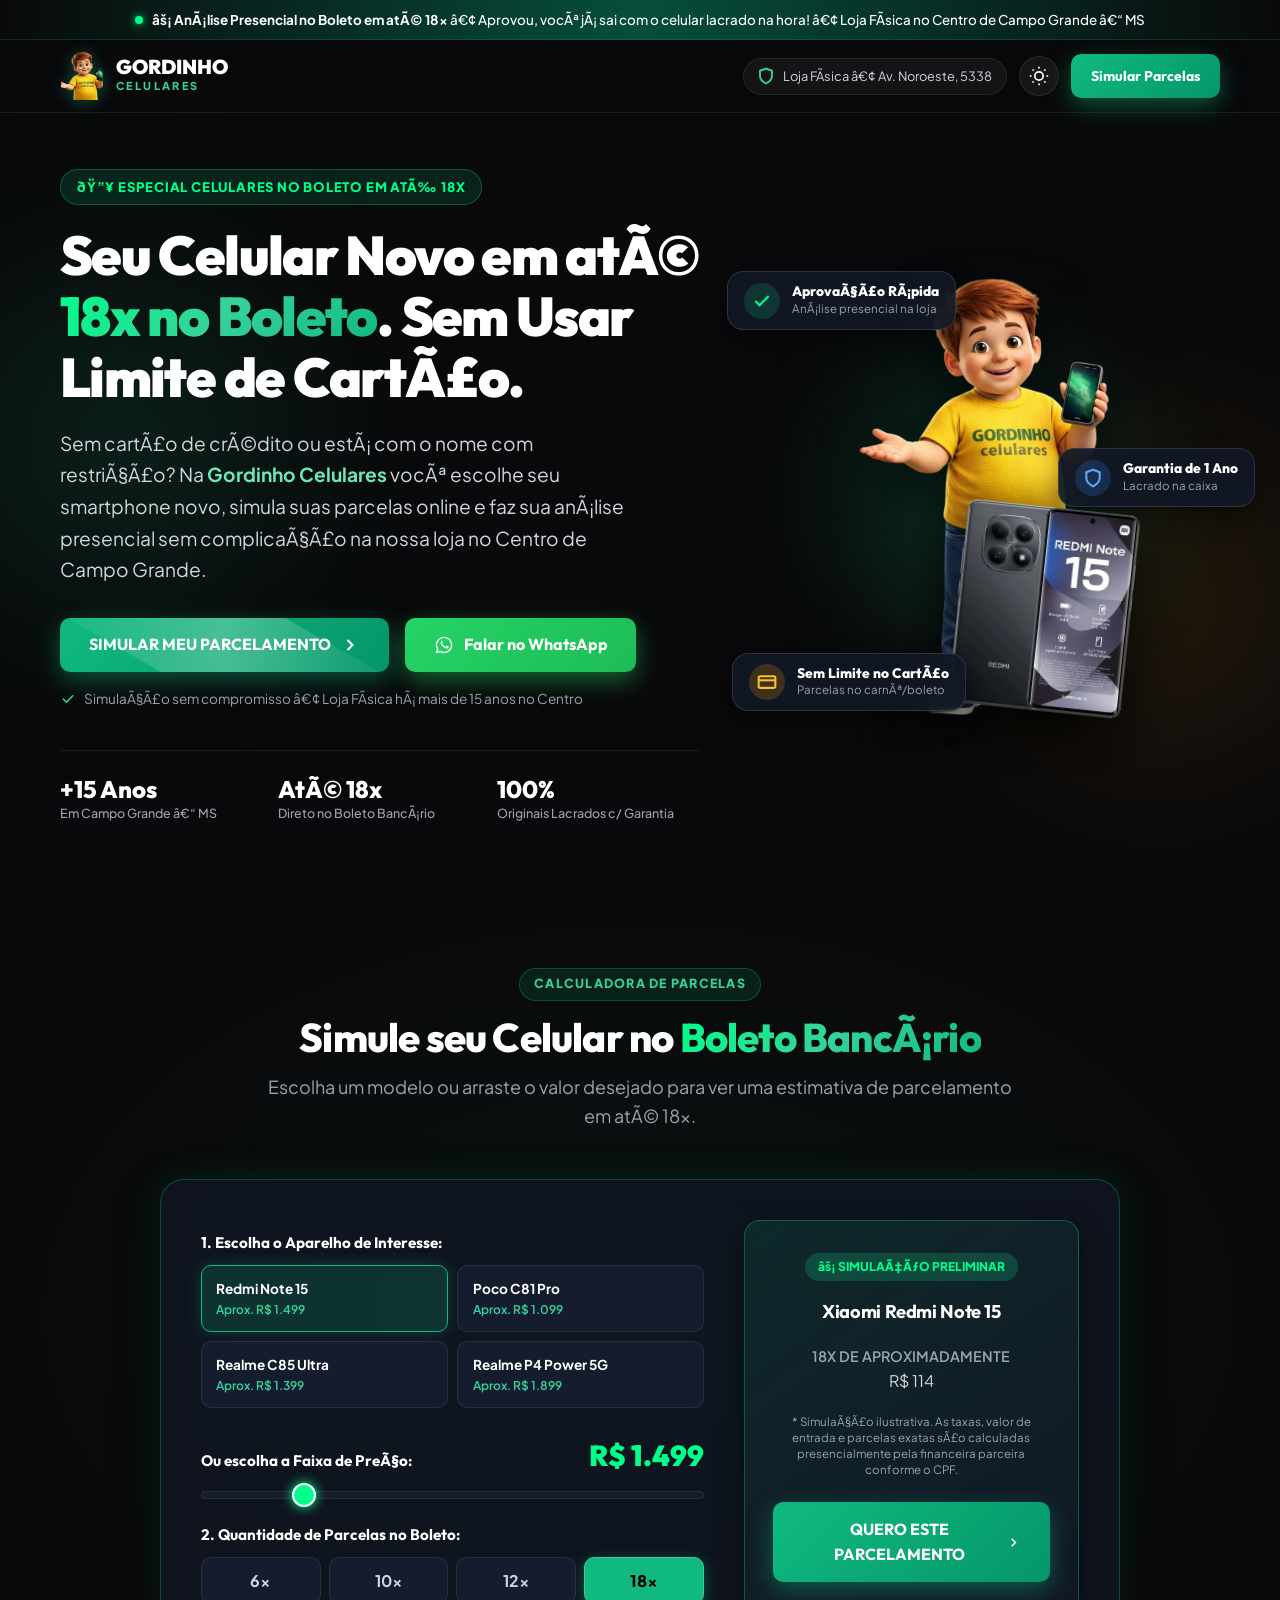
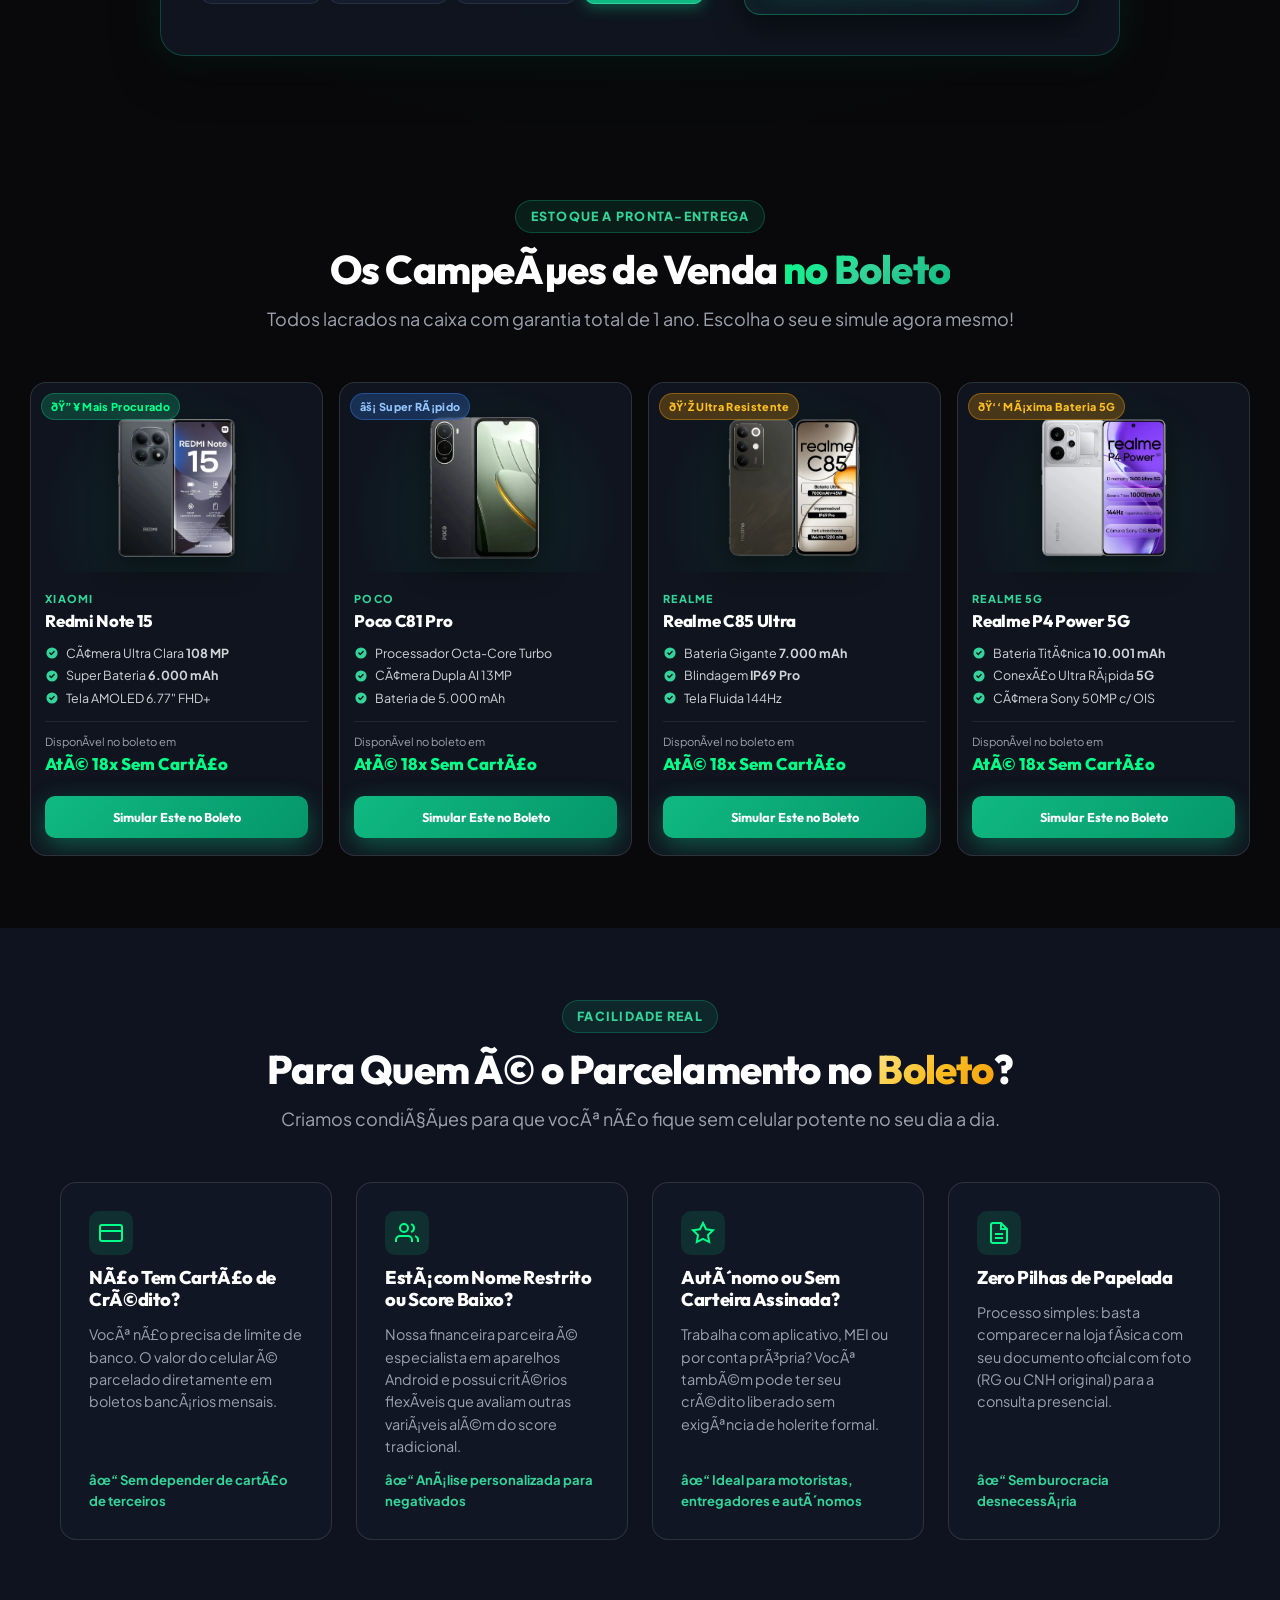
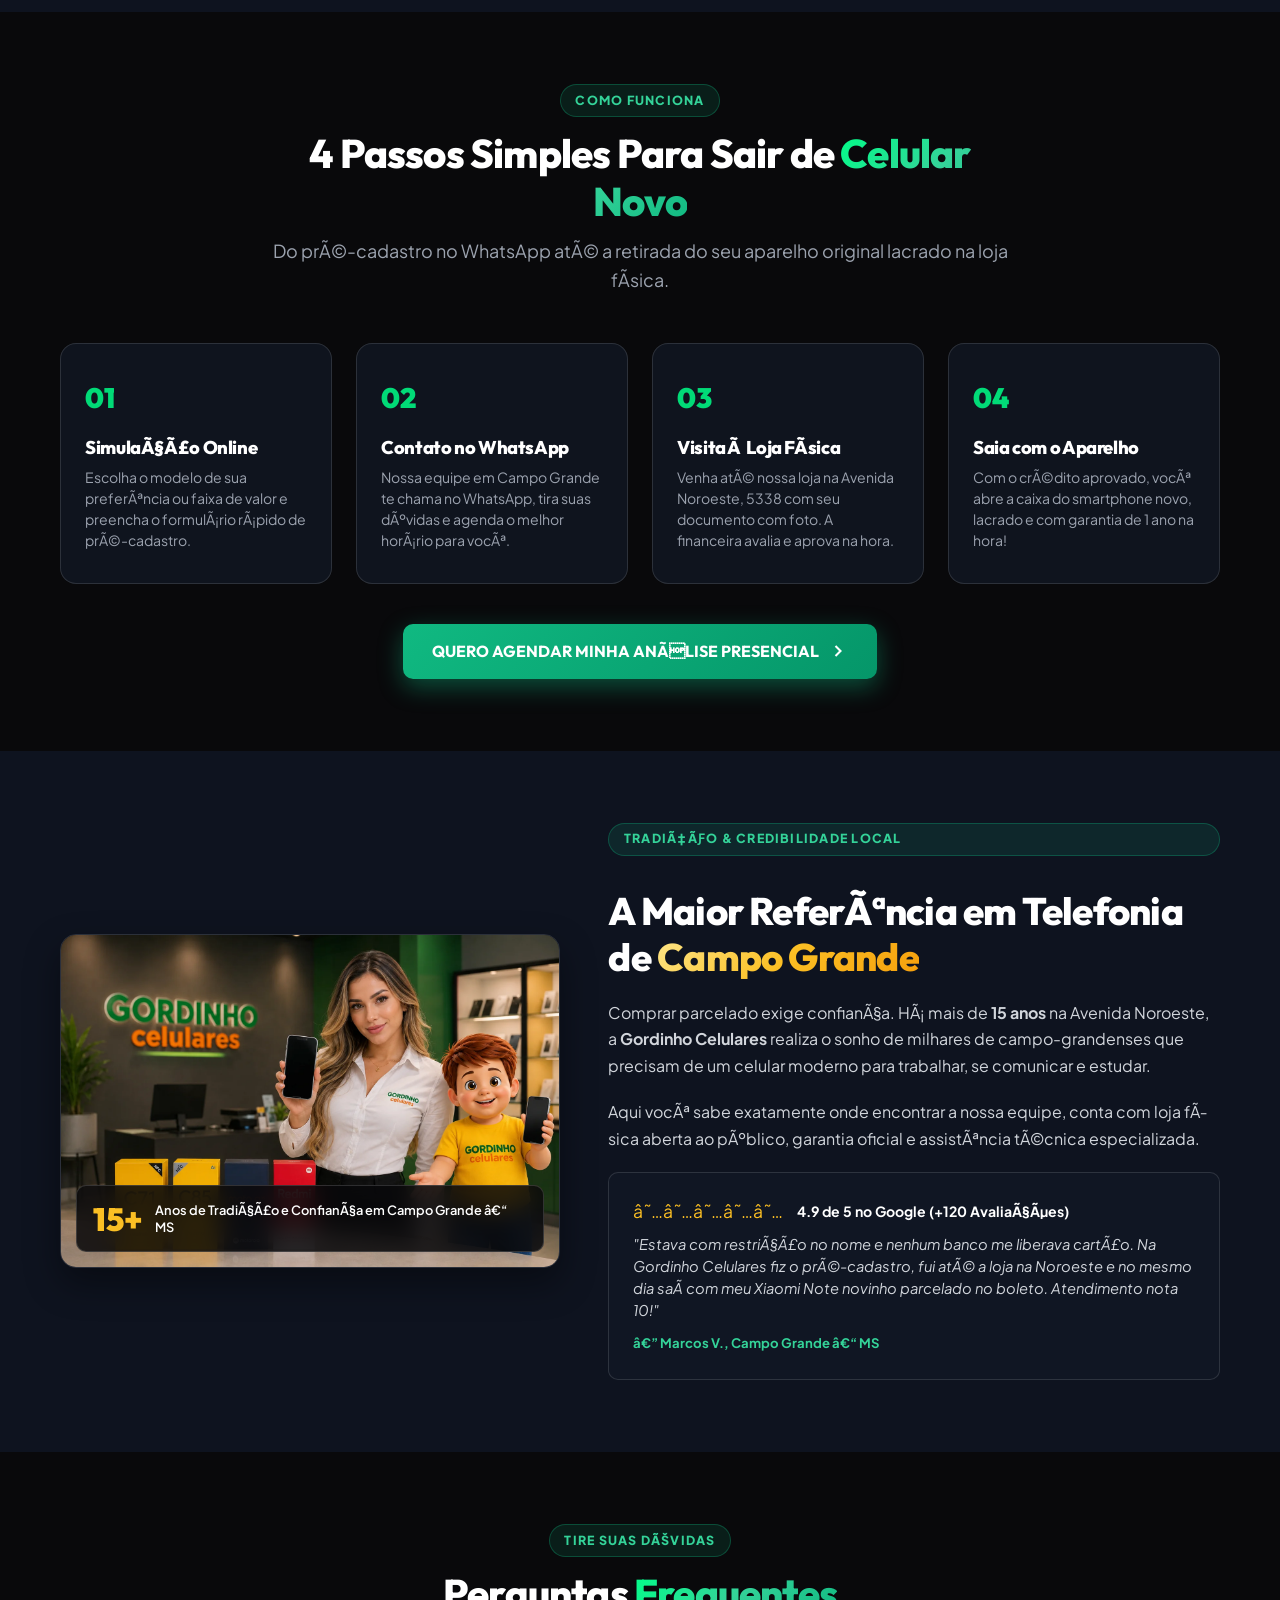
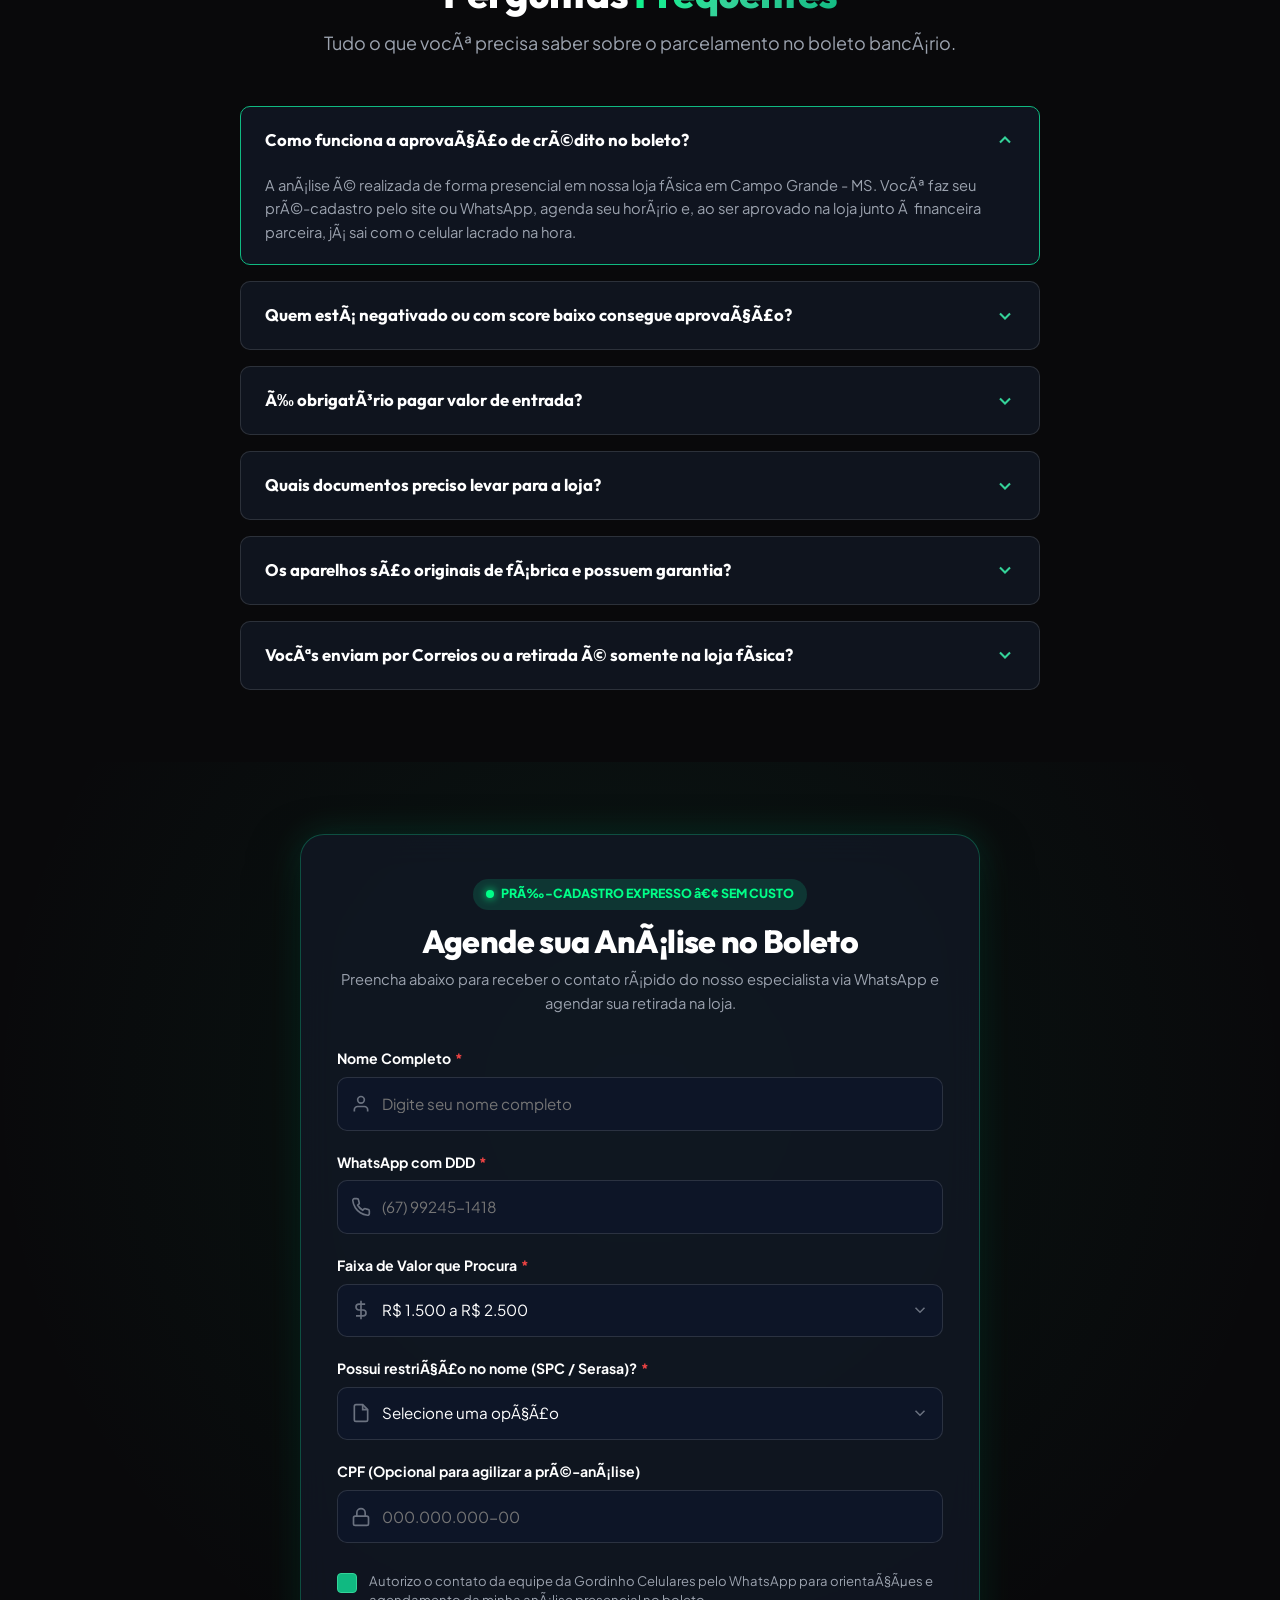
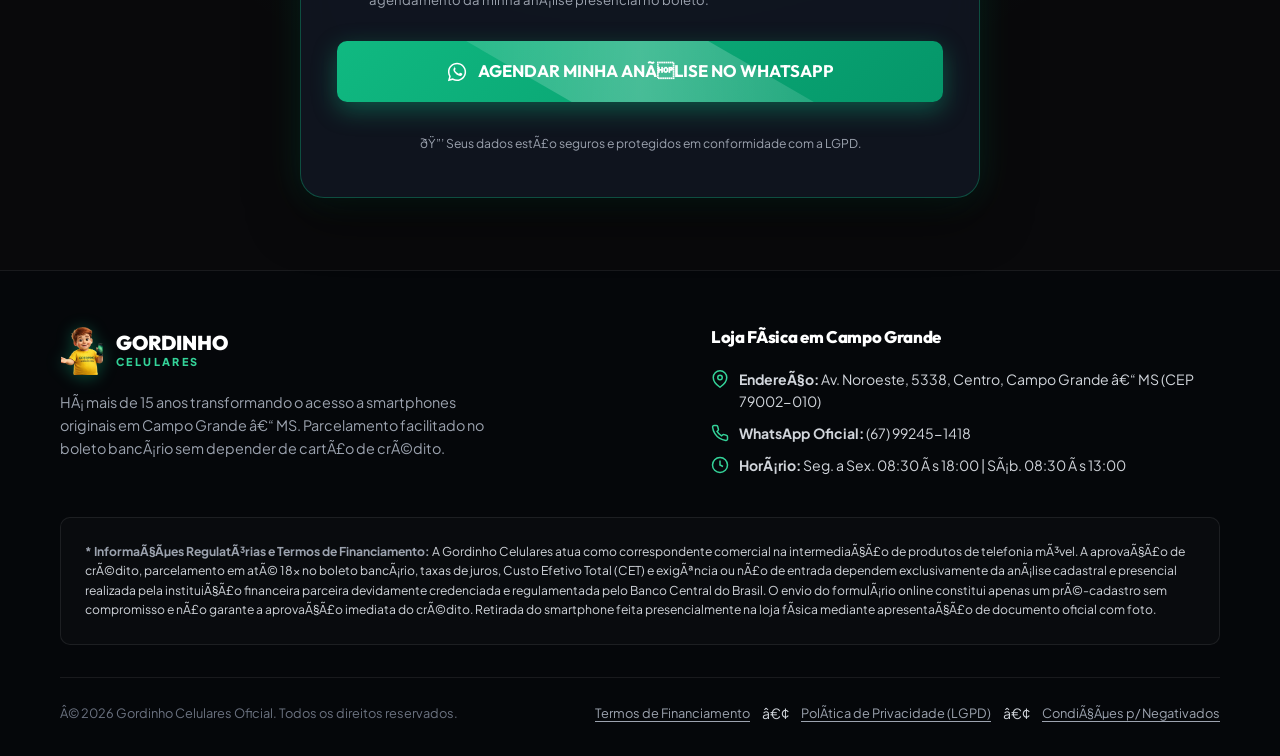
==== commit e301728b: "fix(showcase): redimensionar vitrine para 4 produtos na mesma linha e configurar vercel.json" ====
--- a/boleto/index.html
+++ b/boleto/index.html
@@ -2,6 +2,11 @@
 <html lang="pt-BR" class="scroll-smooth" data-theme="dark">
 
 <head>
+  <script>
+    if (window.location.pathname.endsWith('/boleto')) {
+      window.location.replace(window.location.pathname + '/' + window.location.search + window.location.hash);
+    }
+  </script>
   <!-- Google Tag Manager -->
   <script>(function (w, d, s, l, i) {
       w[l] = w[l] || []; w[l].push({
--- a/boleto/styles.css
+++ b/boleto/styles.css
@@ -982,16 +982,20 @@
 }
 
 /* --------------------------------------------------------------------------
-   7. Vitrine dos Aparelhos no Boleto
+   7. Vitrine dos Aparelhos no Boleto (4 em Linha)
    -------------------------------------------------------------------------- */
 .showcase-section {
   padding: 4.5rem 0;
 }
 
+.showcase-section .container {
+  max-width: 1260px;
+}
+
 .products-grid {
   display: grid;
-  grid-template-columns: repeat(auto-fit, minmax(270px, 1fr));
-  gap: 1.75rem;
+  grid-template-columns: repeat(4, 1fr);
+  gap: 1rem;
 }
 
 .product-card {
@@ -1006,21 +1010,21 @@
 }
 
 .product-card:hover {
-  transform: translateY(-6px);
+  transform: translateY(-5px);
   border-color: var(--emerald-400);
-  box-shadow: 0 16px 36px rgba(0, 0, 0, 0.4), 0 0 25px rgba(16, 185, 129, 0.2);
+  box-shadow: 0 14px 32px rgba(0, 0, 0, 0.4), 0 0 20px rgba(16, 185, 129, 0.2);
 }
 
 .product-badge-float {
   position: absolute;
-  top: 12px;
-  left: 12px;
+  top: 10px;
+  left: 10px;
   z-index: 3;
-  font-size: 0.74rem;
+  font-size: 0.68rem;
   font-weight: 800;
-  padding: 0.35rem 0.75rem;
+  padding: 0.25rem 0.55rem;
   border-radius: var(--radius-full);
-  letter-spacing: 0.04em;
+  letter-spacing: 0.03em;
   background: rgba(16, 185, 129, 0.25);
   color: var(--emerald-neon);
   border: 1px solid rgba(16, 185, 129, 0.4);
@@ -1041,96 +1045,113 @@
 
 .product-img-box {
   position: relative;
-  padding: 2.5rem 1.5rem 1.5rem 1.5rem;
+  padding: 2rem 0.75rem 0.75rem 0.75rem;
   display: flex;
   align-items: center;
   justify-content: center;
   background: radial-gradient(circle at 50% 70%, rgba(16, 185, 129, 0.12) 0%, transparent 70%);
-  min-height: 250px;
+  min-height: 180px;
 }
 
 .product-img {
-  max-height: 200px;
+  max-height: 145px;
   width: auto;
   object-fit: contain;
   transition: transform var(--transition-normal);
-  filter: drop-shadow(0 10px 18px rgba(0, 0, 0, 0.5));
+  filter: drop-shadow(0 8px 14px rgba(0, 0, 0, 0.5));
 }
 
 .product-card:hover .product-img {
-  transform: scale(1.06);
+  transform: scale(1.05);
 }
 
 .product-body {
-  padding: 1.5rem;
+  padding: 1.1rem 0.9rem;
   display: flex;
   flex-direction: column;
   flex-grow: 1;
 }
 
 .product-brand-tag {
-  font-size: 0.72rem;
+  font-size: 0.68rem;
   font-weight: 800;
-  letter-spacing: 0.12em;
+  letter-spacing: 0.1em;
   color: var(--emerald-400);
   text-transform: uppercase;
-  margin-bottom: 0.25rem;
+  margin-bottom: 0.2rem;
 }
 
 .product-title {
-  font-size: 1.25rem;
+  font-size: 1.05rem;
   font-weight: 800;
-  margin-bottom: 0.5rem;
+  margin-bottom: 0.4rem;
   color: var(--text-main);
+  line-height: 1.25;
 }
 
 .product-specs-list {
   list-style: none;
   display: flex;
   flex-direction: column;
-  gap: 0.45rem;
-  margin: 0.75rem 0 1.25rem 0;
-  font-size: 0.85rem;
+  gap: 0.35rem;
+  margin: 0.45rem 0 0.9rem 0;
+  font-size: 0.78rem;
 }
 
 .product-specs-list li {
   display: flex;
   align-items: center;
-  gap: 0.5rem;
+  gap: 0.4rem;
   color: var(--text-body);
+  line-height: 1.35;
 }
 
 .product-specs-list svg {
-  width: 16px;
-  height: 16px;
+  width: 14px;
+  height: 14px;
   color: var(--emerald-400);
   flex-shrink: 0;
 }
 
 .product-price-box {
   margin-top: auto;
-  padding: 1rem 0;
+  padding: 0.7rem 0;
   border-top: 1px solid var(--border-subtle);
 }
 
 .price-sub {
-  font-size: 0.76rem;
+  font-size: 0.7rem;
   color: var(--text-muted);
   display: block;
 }
 
 .price-main {
   font-family: var(--font-heading);
-  font-size: 1.25rem;
+  font-size: 1.05rem;
   font-weight: 800;
   color: var(--emerald-neon);
 }
 
 .btn-product-action {
   width: 100%;
-  margin-top: 0.5rem;
-  font-size: 0.9rem;
-  padding: 0.75rem;
+  margin-top: 0.45rem;
+  font-size: 0.8rem;
+  padding: 0.65rem 0.5rem;
+  white-space: nowrap;
+}
+
+@media (max-width: 1060px) {
+  .products-grid {
+    grid-template-columns: repeat(2, 1fr);
+    gap: 1.25rem;
+  }
+}
+
+@media (max-width: 580px) {
+  .products-grid {
+    grid-template-columns: 1fr;
+    gap: 1.25rem;
+  }
 }
 
 /* --------------------------------------------------------------------------
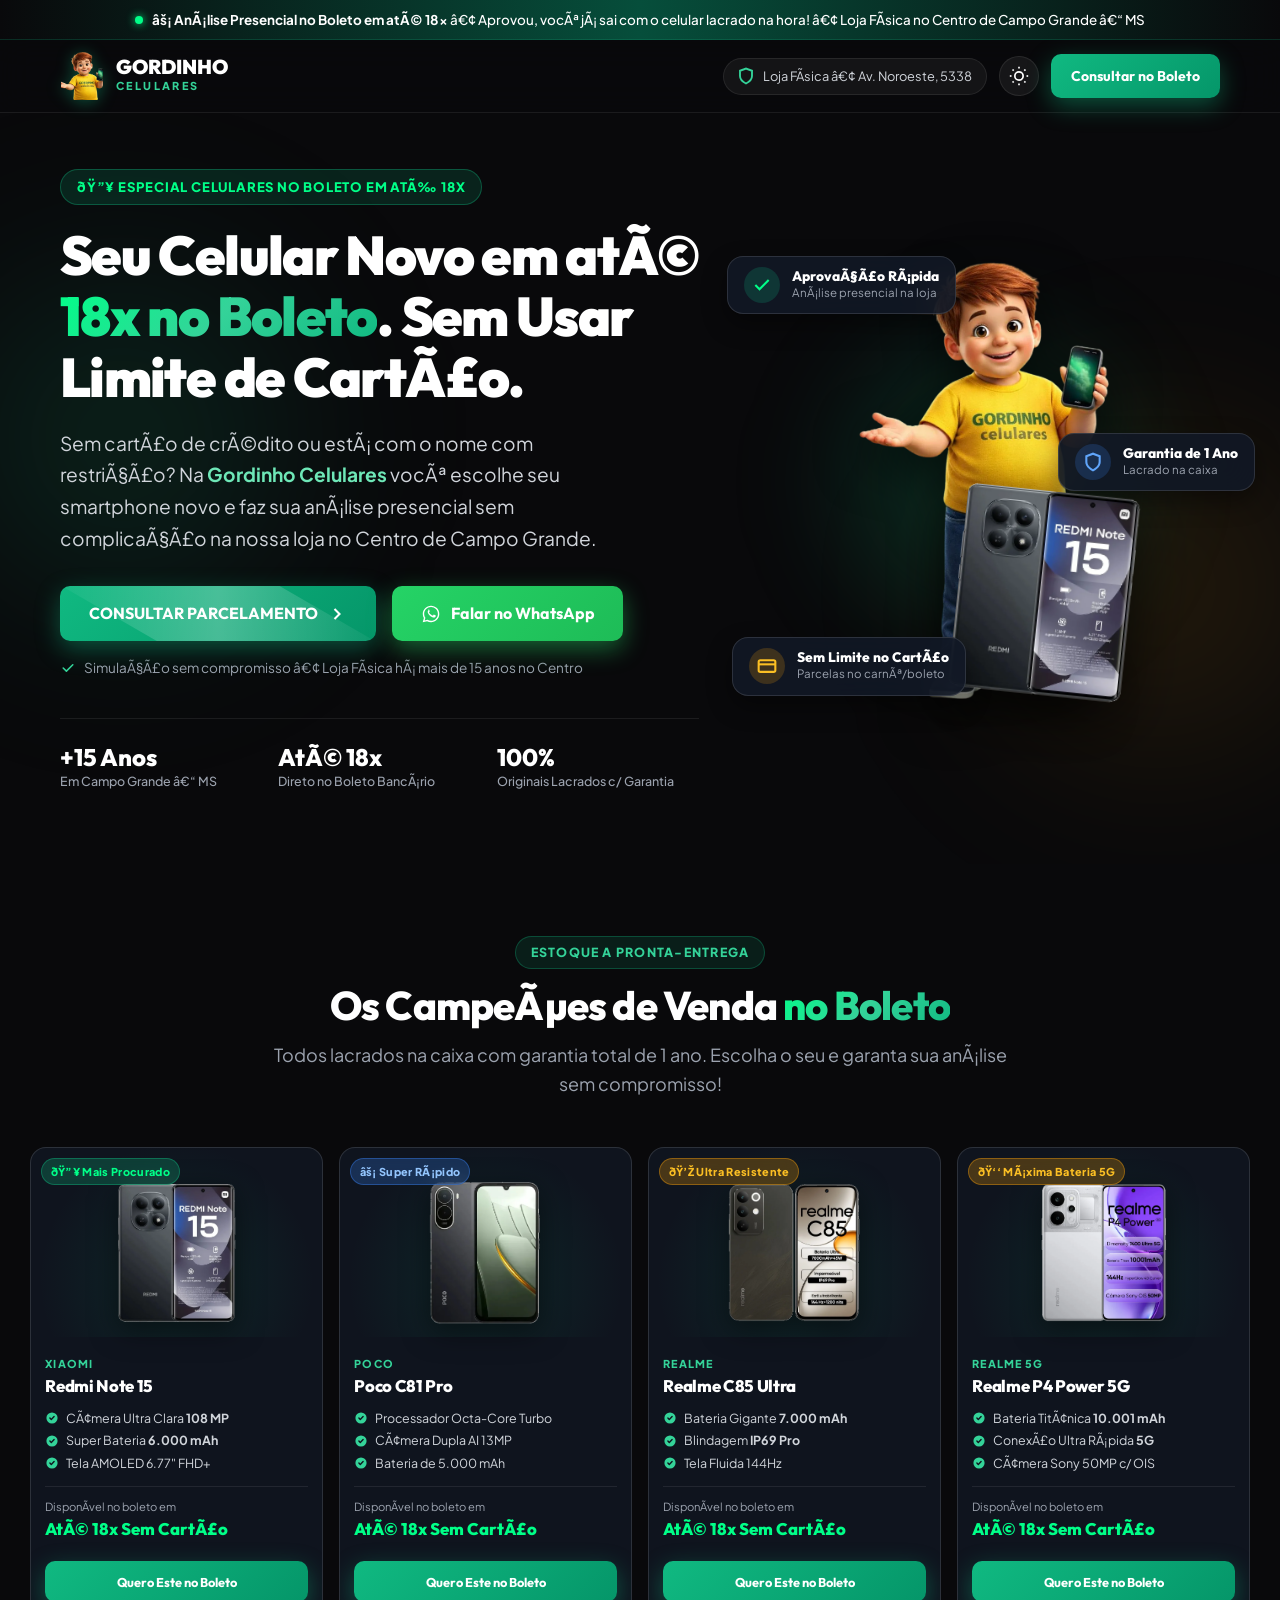
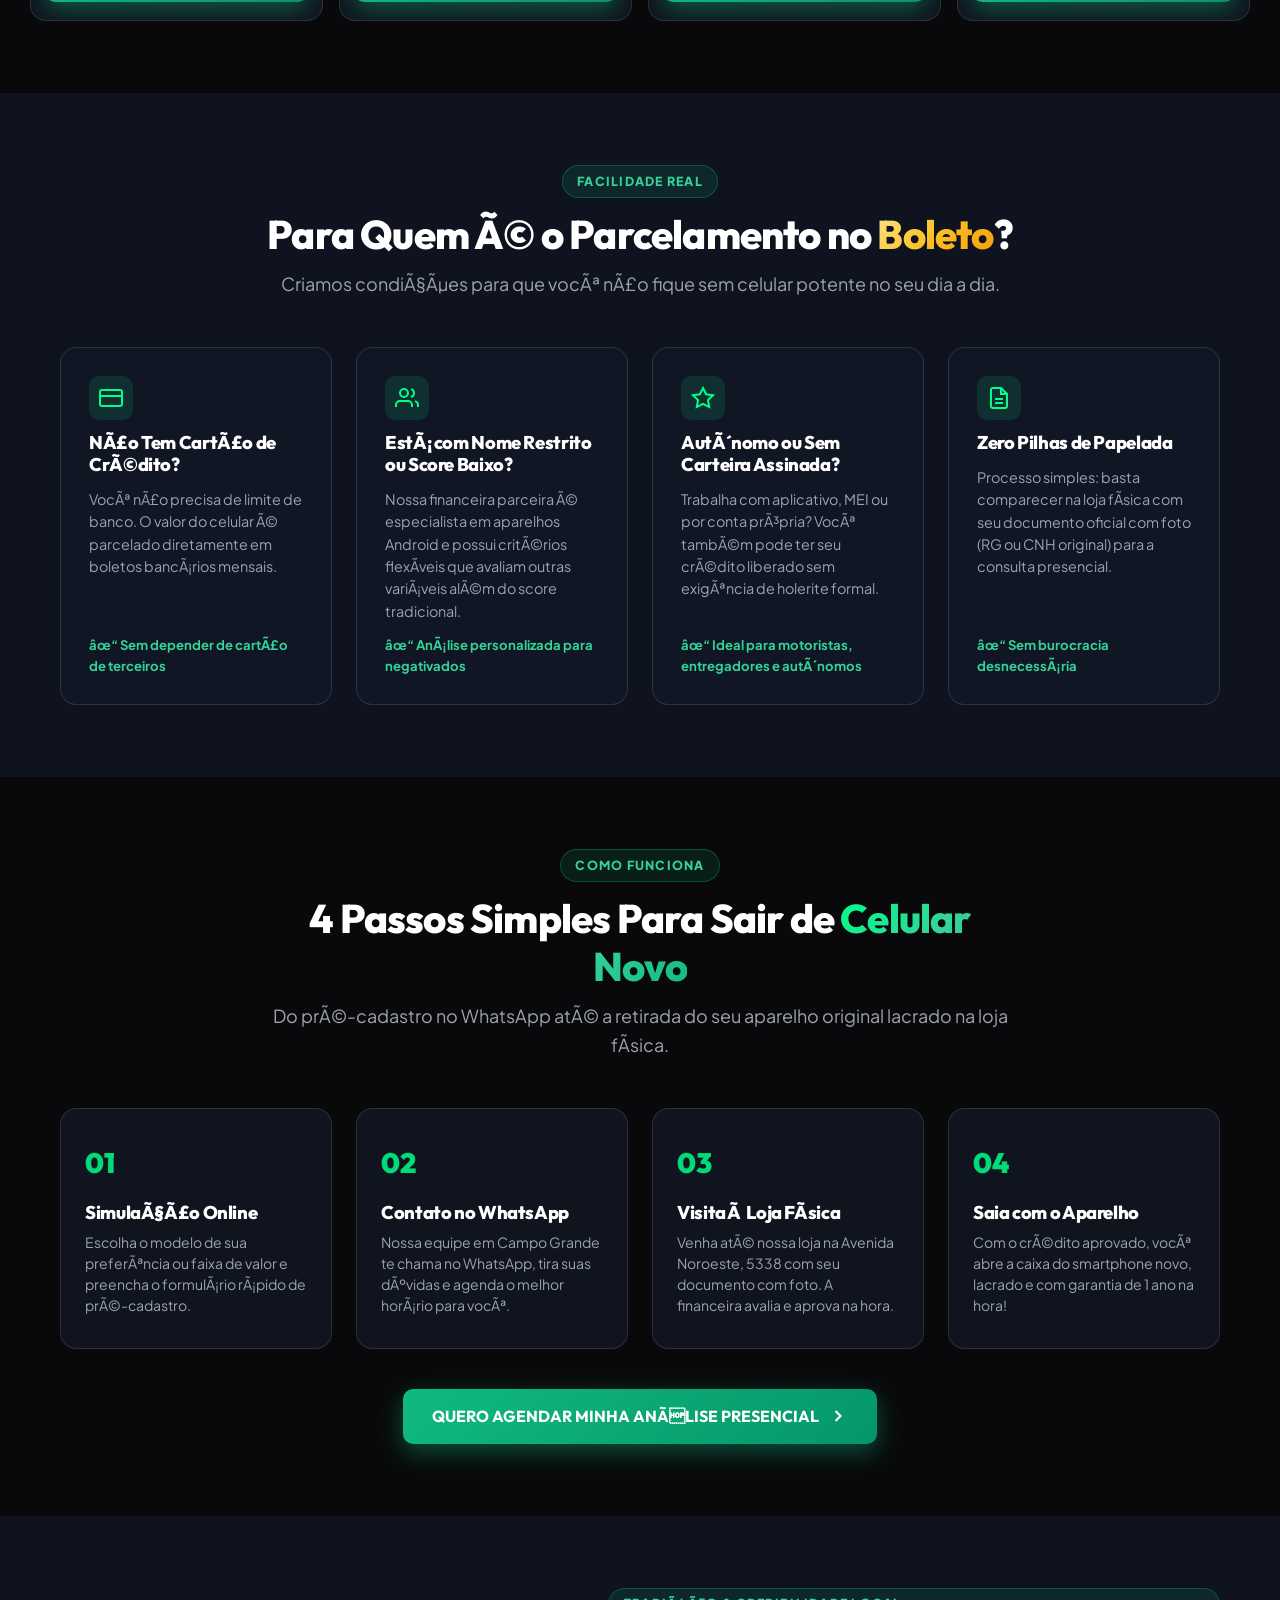
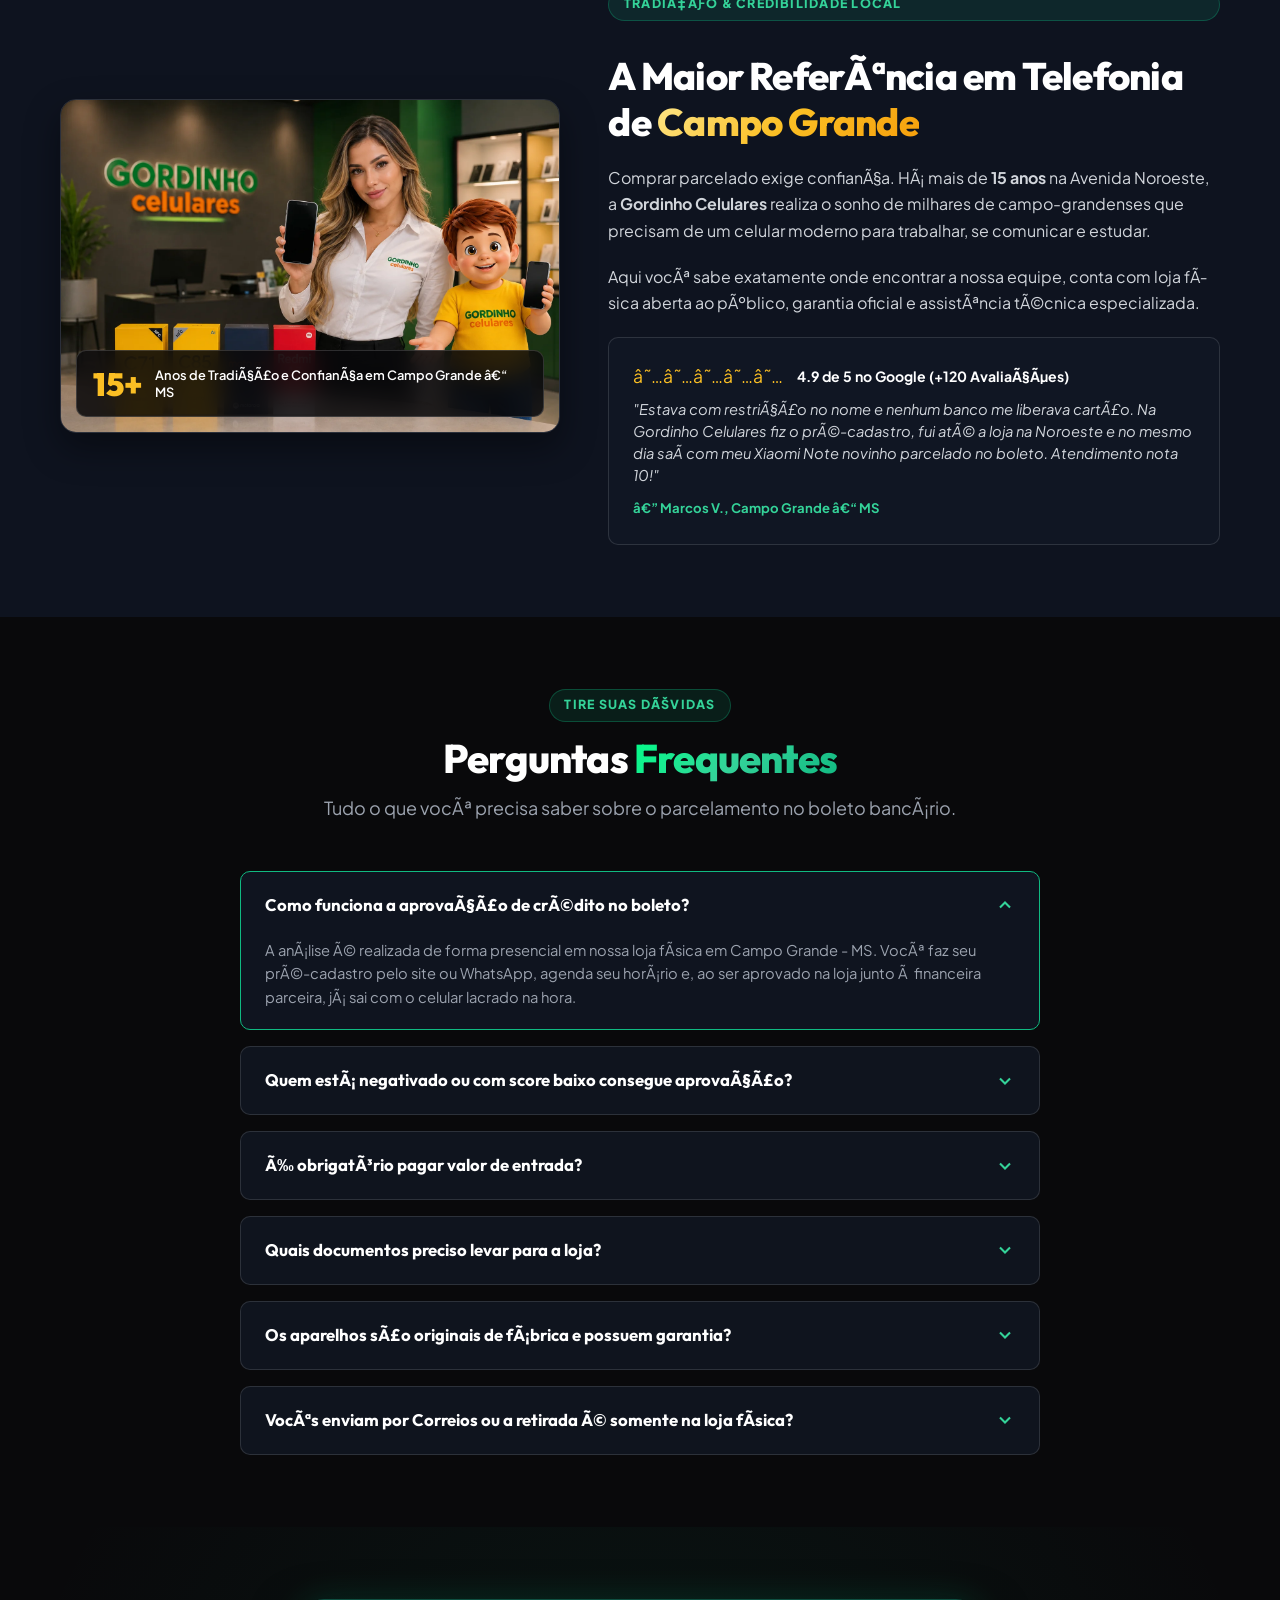
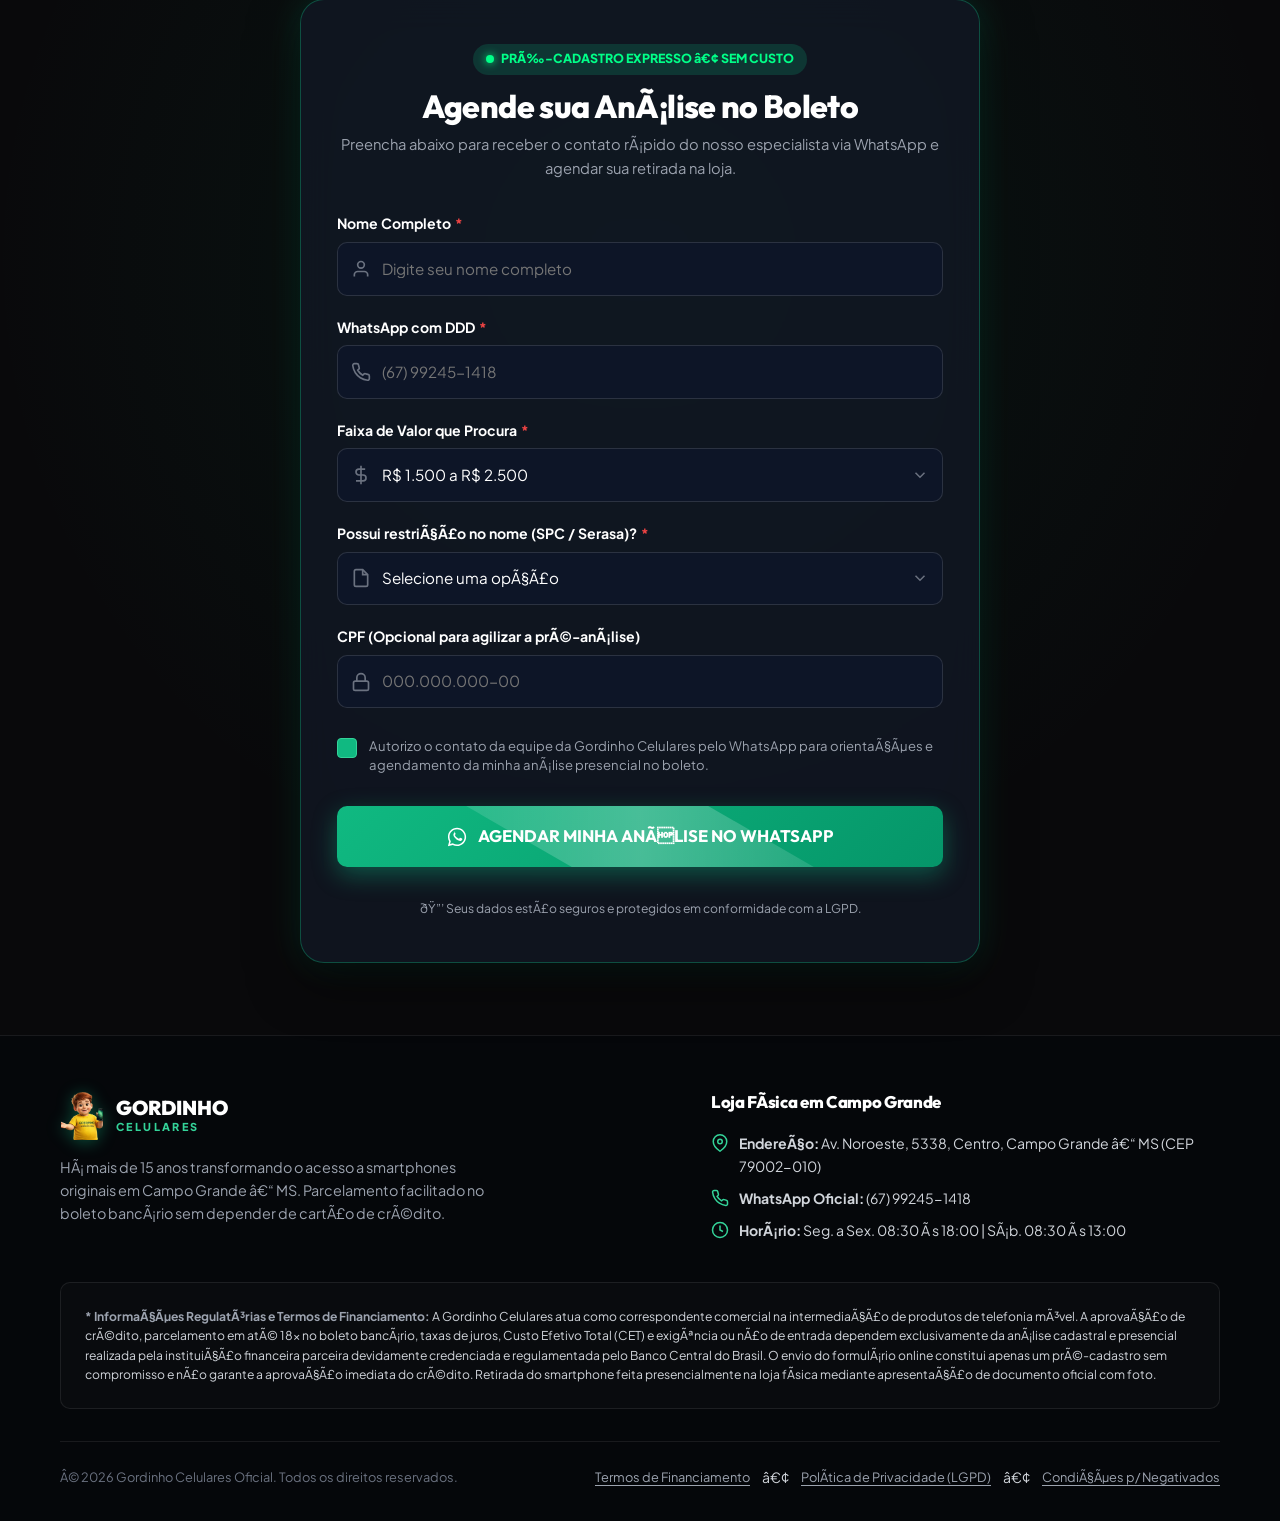
==== commit 3efe5cd9: "refactor: remover secao do simulador e direcionar vitrine ao pre-cadastro" ====
--- a/boleto/index.html
+++ b/boleto/index.html
@@ -203,7 +203,7 @@
 </head>
 
 <body>
-  <a href="#simulador" class="skip-link">Pular para o simulador de parcelas</a>
+  <a href="#pre-cadastro" class="skip-link">Pular para o pré-cadastro</a>
 
   <!-- Google Tag Manager (noscript) -->
   <noscript><iframe src="https://www.googletagmanager.com/ns.html?id=GTM-5VFSNDQG" height="0" width="0"
@@ -260,8 +260,8 @@
           </svg>
         </button>
 
-        <a href="#simulador" class="btn btn-cta" style="padding: 0.65rem 1.25rem; font-size: 0.88rem;">
-          Simular Parcelas
+        <a href="#pre-cadastro" class="btn btn-cta" style="padding: 0.65rem 1.25rem; font-size: 0.88rem;">
+          Consultar no Boleto
         </a>
       </div>
     </div>
@@ -284,13 +284,13 @@
           </h1>
 
           <p class="hero-subtitle">
-            Sem cartão de crédito ou está com o nome com restrição? Na <strong class="hero-highlight-brand">Gordinho Celulares</strong> você escolhe seu smartphone novo, simula suas parcelas online e faz sua análise presencial sem complicação na nossa loja no Centro de Campo Grande.
+            Sem cartão de crédito ou está com o nome com restrição? Na <strong class="hero-highlight-brand">Gordinho Celulares</strong> você escolhe seu smartphone novo e faz sua análise presencial sem complicação na nossa loja no Centro de Campo Grande.
           </p>
 
           <div class="hero-actions">
             <div class="hero-btn-row">
-              <a href="#simulador" class="btn btn-cta btn-pulse" id="hero-btn-simular">
-                <span>SIMULAR MEU PARCELAMENTO</span>
+              <a href="#pre-cadastro" class="btn btn-cta btn-pulse" id="hero-btn-simular">
+                <span>CONSULTAR PARCELAMENTO</span>
                 <svg viewBox="0 0 24 24" fill="none" stroke="currentColor" stroke-width="2.5" width="20" height="20">
                   <polyline points="9 18 15 12 9 6"></polyline>
                 </svg>
@@ -392,95 +392,13 @@
       </div>
     </section>
 
-    <!-- 4. SIMULADOR INTERATIVO DE PARCELAS NO BOLETO -->
-    <section class="simulator-section" id="simulador">
-      <div class="container">
-        <div class="section-header">
-          <span class="section-pill">CALCULADORA DE PARCELAS</span>
-          <h2 class="section-title">Simule seu Celular no <span class="gradient-text-emerald">Boleto Bancário</span></h2>
-          <p class="section-desc">Escolha um modelo ou arraste o valor desejado para ver uma estimativa de parcelamento em até 18x.</p>
-        </div>
-
-        <div class="simulator-box glass-card">
-          <div class="simulator-grid">
-            <div class="simulator-controls">
-              <!-- Presets de Modelos -->
-              <div>
-                <label class="sim-group-label">1. Escolha o Aparelho de Interesse:</label>
-                <div class="model-preset-grid">
-                  <button type="button" class="preset-btn active" data-model="Xiaomi Redmi Note 15" data-price="1499">
-                    <span class="preset-name">Redmi Note 15</span>
-                    <span class="preset-price-tag">Aprox. R$ 1.499</span>
-                  </button>
-                  <button type="button" class="preset-btn" data-model="Xiaomi Poco C81 Pro" data-price="1099">
-                    <span class="preset-name">Poco C81 Pro</span>
-                    <span class="preset-price-tag">Aprox. R$ 1.099</span>
-                  </button>
-                  <button type="button" class="preset-btn" data-model="Realme C85 Ultra" data-price="1399">
-                    <span class="preset-name">Realme C85 Ultra</span>
-                    <span class="preset-price-tag">Aprox. R$ 1.399</span>
-                  </button>
-                  <button type="button" class="preset-btn" data-model="Realme P4 Power 5G" data-price="1899">
-                    <span class="preset-name">Realme P4 Power 5G</span>
-                    <span class="preset-price-tag">Aprox. R$ 1.899</span>
-                  </button>
-                </div>
-              </div>
-
-              <!-- Slider de Valor Customizado -->
-              <div class="slider-container">
-                <div class="slider-value-display">
-                  <label class="sim-group-label" for="sim-range">Ou escolha a Faixa de Preço:</label>
-                  <span class="slider-val-number" id="sim-range-val">R$ 1.499</span>
-                </div>
-                <input type="range" id="sim-range" class="custom-range" min="800" max="4500" step="50" value="1499" aria-label="Faixa de valor do aparelho">
-              </div>
-
-              <!-- Seleção de Parcelas -->
-              <div>
-                <label class="sim-group-label">2. Quantidade de Parcelas no Boleto:</label>
-                <div class="installments-selector">
-                  <button type="button" class="inst-btn" data-inst="6">6x</button>
-                  <button type="button" class="inst-btn" data-inst="10">10x</button>
-                  <button type="button" class="inst-btn" data-inst="12">12x</button>
-                  <button type="button" class="inst-btn active" data-inst="18">18x</button>
-                </div>
-              </div>
-            </div>
-
-            <!-- Resultado do Parcelamento -->
-            <div class="simulator-result-card">
-              <span class="result-badge-top">⚡ SIMULAÇÃO PRELIMINAR</span>
-              <h3 class="result-model-name" id="sim-result-model">Xiaomi Redmi Note 15</h3>
-              
-              <div class="result-parcela-wrapper">
-                <span class="result-parcela-count" id="sim-parcela-count">18x de aproximadamente</span>
-                <span class="result-parcela-val" id="sim-parcela-val">R$ 114</span>
-              </div>
-
-              <p class="result-disclaimer">
-                * Simulação ilustrativa. As taxas, valor de entrada e parcelas exatas são calculadas presencialmente pela financeira parceira conforme o CPF.
-              </p>
-
-              <button type="button" class="btn btn-cta btn-sim-action" id="btn-apply-sim">
-                <span>QUERO ESTE PARCELAMENTO</span>
-                <svg viewBox="0 0 24 24" fill="none" stroke="currentColor" stroke-width="2.5" width="18" height="18">
-                  <polyline points="9 18 15 12 9 6"></polyline>
-                </svg>
-              </button>
-            </div>
-          </div>
-        </div>
-      </div>
-    </section>
-
-    <!-- 5. Vitrine dos Aparelhos em Destaque -->
+    <!-- 4. Vitrine dos Aparelhos em Destaque -->
     <section class="showcase-section" id="modelos">
       <div class="container">
         <div class="section-header">
           <span class="section-pill">ESTOQUE A PRONTA-ENTREGA</span>
           <h2 class="section-title">Os Campeões de Venda <span class="gradient-text-emerald">no Boleto</span></h2>
-          <p class="section-desc">Todos lacrados na caixa com garantia total de 1 ano. Escolha o seu e simule agora mesmo!</p>
+          <p class="section-desc">Todos lacrados na caixa com garantia total de 1 ano. Escolha o seu e garanta sua análise sem compromisso!</p>
         </div>
 
         <div class="products-grid">
@@ -515,7 +433,7 @@
                 <span class="price-main">Até 18x Sem Cartão</span>
               </div>
               <button type="button" class="btn btn-cta btn-product-action btn-select-model" data-model="Xiaomi Redmi Note 15" data-price="1499">
-                Simular Este no Boleto
+                Quero Este no Boleto
               </button>
             </div>
           </article>
@@ -551,7 +469,7 @@
                 <span class="price-main">Até 18x Sem Cartão</span>
               </div>
               <button type="button" class="btn btn-cta btn-product-action btn-select-model" data-model="Xiaomi Poco C81 Pro" data-price="1099">
-                Simular Este no Boleto
+                Quero Este no Boleto
               </button>
             </div>
           </article>
@@ -587,7 +505,7 @@
                 <span class="price-main">Até 18x Sem Cartão</span>
               </div>
               <button type="button" class="btn btn-cta btn-product-action btn-select-model" data-model="Realme C85 Ultra" data-price="1399">
-                Simular Este no Boleto
+                Quero Este no Boleto
               </button>
             </div>
           </article>
@@ -623,7 +541,7 @@
                 <span class="price-main">Até 18x Sem Cartão</span>
               </div>
               <button type="button" class="btn btn-cta btn-product-action btn-select-model" data-model="Realme P4 Power 5G" data-price="1899">
-                Simular Este no Boleto
+                Quero Este no Boleto
               </button>
             </div>
           </article>
@@ -1042,8 +960,8 @@
         <span class="sticky-text-main">Celular em até 18x no Boleto</span>
         <span class="sticky-text-sub">Sem cartão • Análise presencial</span>
       </div>
-      <a href="#simulador" class="btn btn-cta mobile-sticky-btn">
-        Simular Agora
+      <a href="#pre-cadastro" class="btn btn-cta mobile-sticky-btn">
+        Consultar Agora
       </a>
     </div>
   </div>
--- a/boleto/styles.css
+++ b/boleto/styles.css
@@ -751,235 +751,6 @@
   color: var(--text-muted);
 }
 
-/* --------------------------------------------------------------------------
-   6. SIMULADOR INTERATIVO DE PARCELAS NO BOLETO (NOVIDADE CRO)
-   -------------------------------------------------------------------------- */
-.simulator-section {
-  padding: 4.5rem 0;
-  position: relative;
-  background: radial-gradient(ellipse at 50% 50%, rgba(16, 185, 129, 0.05) 0%, transparent 75%);
-}
-
-.simulator-box {
-  max-width: 960px;
-  margin: 0 auto;
-  border: 1.5px solid rgba(16, 185, 129, 0.3);
-  box-shadow: 0 16px 48px rgba(0, 0, 0, 0.4), 0 0 35px rgba(16, 185, 129, 0.15);
-  border-radius: var(--radius-lg);
-  padding: 2.5rem;
-}
-
-.simulator-grid {
-  display: grid;
-  grid-template-columns: 1.2fr 0.8fr;
-  gap: 2.5rem;
-  align-items: center;
-}
-
-.simulator-controls {
-  display: flex;
-  flex-direction: column;
-  gap: 1.5rem;
-}
-
-.sim-group-label {
-  display: block;
-  font-family: var(--font-heading);
-  font-weight: 700;
-  font-size: 0.95rem;
-  color: var(--text-main);
-  margin-bottom: 0.6rem;
-}
-
-.model-preset-grid {
-  display: grid;
-  grid-template-columns: repeat(2, 1fr);
-  gap: 0.6rem;
-}
-
-.preset-btn {
-  background: var(--bg-surface-elevated);
-  border: 1px solid var(--border-subtle);
-  color: var(--text-body);
-  padding: 0.75rem 0.9rem;
-  border-radius: var(--radius-sm);
-  font-size: 0.85rem;
-  font-weight: 600;
-  text-align: left;
-  cursor: pointer;
-  transition: all var(--transition-fast);
-  display: flex;
-  flex-direction: column;
-}
-
-.preset-btn:hover {
-  border-color: var(--emerald-400);
-  background: rgba(16, 185, 129, 0.08);
-}
-
-.preset-btn.active {
-  border-color: var(--emerald-500);
-  background: rgba(16, 185, 129, 0.18);
-  color: var(--text-main);
-  box-shadow: 0 0 15px rgba(16, 185, 129, 0.25);
-}
-
-.preset-name {
-  font-weight: 700;
-  color: var(--text-main);
-}
-.preset-price-tag {
-  font-size: 0.75rem;
-  color: var(--emerald-400);
-}
-
-/* Slider de Valor */
-.slider-container {
-  display: flex;
-  flex-direction: column;
-  gap: 0.5rem;
-}
-
-.slider-value-display {
-  display: flex;
-  align-items: baseline;
-  justify-content: space-between;
-}
-
-.slider-val-number {
-  font-family: var(--font-heading);
-  font-size: 1.8rem;
-  font-weight: 900;
-  color: var(--emerald-neon);
-}
-
-.custom-range {
-  -webkit-appearance: none;
-  appearance: none;
-  width: 100%;
-  height: 8px;
-  border-radius: var(--radius-full);
-  background: var(--bg-surface-elevated);
-  outline: none;
-  border: 1px solid var(--border-subtle);
-}
-
-.custom-range::-webkit-slider-thumb {
-  -webkit-appearance: none;
-  appearance: none;
-  width: 24px;
-  height: 24px;
-  border-radius: 50%;
-  background: var(--emerald-neon);
-  cursor: pointer;
-  box-shadow: 0 0 12px var(--emerald-neon);
-  border: 2px solid #ffffff;
-  transition: transform var(--transition-fast);
-}
-
-.custom-range::-webkit-slider-thumb:hover {
-  transform: scale(1.15);
-}
-
-/* Seletor de Parcelas */
-.installments-selector {
-  display: flex;
-  gap: 0.5rem;
-  flex-wrap: wrap;
-}
-
-.inst-btn {
-  flex: 1;
-  min-width: 60px;
-  padding: 0.6rem 0.4rem;
-  background: var(--bg-surface-elevated);
-  border: 1px solid var(--border-subtle);
-  border-radius: var(--radius-sm);
-  color: var(--text-body);
-  font-weight: 700;
-  cursor: pointer;
-  text-align: center;
-  transition: all var(--transition-fast);
-}
-
-.inst-btn:hover {
-  border-color: var(--emerald-400);
-}
-
-.inst-btn.active {
-  background: var(--emerald-500);
-  border-color: var(--emerald-400);
-  color: #000000;
-  font-weight: 900;
-  box-shadow: 0 4px 14px var(--emerald-glow);
-}
-
-/* Card de Resultado do Simulador */
-.simulator-result-card {
-  background: linear-gradient(145deg, rgba(16, 185, 129, 0.12) 0%, rgba(18, 24, 38, 0.95) 100%);
-  border: 1.5px solid rgba(16, 185, 129, 0.4);
-  border-radius: var(--radius-md);
-  padding: 2rem 1.75rem;
-  display: flex;
-  flex-direction: column;
-  align-items: center;
-  text-align: center;
-  box-shadow: 0 10px 30px rgba(0, 0, 0, 0.5);
-  position: relative;
-  overflow: hidden;
-}
-
-.result-badge-top {
-  display: inline-flex;
-  align-items: center;
-  gap: 0.35rem;
-  font-size: 0.75rem;
-  font-weight: 800;
-  padding: 0.3rem 0.8rem;
-  background: rgba(16, 185, 129, 0.25);
-  color: var(--emerald-neon);
-  border-radius: var(--radius-full);
-  margin-bottom: 1.25rem;
-}
-
-.result-model-name {
-  font-size: 1.15rem;
-  color: var(--text-main);
-  font-weight: 700;
-  margin-bottom: 0.35rem;
-}
-
-.result-parcela-wrapper {
-  margin: 1rem 0 1.25rem 0;
-}
-
-.result-parcela-count {
-  display: block;
-  font-size: 0.9rem;
-  color: var(--text-muted);
-  font-weight: 600;
-  text-transform: uppercase;
-}
-
-.result-parcela-value {
-  font-family: var(--font-heading);
-  font-size: clamp(2.4rem, 5vw, 3.2rem);
-  font-weight: 900;
-  color: var(--emerald-neon);
-  line-height: 1.1;
-  text-shadow: 0 0 25px rgba(0, 255, 136, 0.4);
-}
-
-.result-disclaimer {
-  font-size: 0.72rem;
-  color: var(--text-muted);
-  margin-bottom: 1.5rem;
-  line-height: 1.4;
-}
-
-.btn-sim-action {
-  width: 100%;
-}
 
 /* --------------------------------------------------------------------------
    7. Vitrine dos Aparelhos no Boleto (4 em Linha)
@@ -1904,10 +1675,6 @@
     min-height: 400px;
   }
 
-  .simulator-grid {
-    grid-template-columns: 1fr;
-    gap: 2rem;
-  }
 
   .steps-timeline {
     grid-template-columns: repeat(2, 1fr);
@@ -1937,9 +1704,6 @@
     grid-template-columns: 1fr;
   }
 
-  .model-preset-grid {
-    grid-template-columns: 1fr;
-  }
 
   .floating-badge {
     display: none;
@@ -1957,9 +1721,6 @@
     width: 190px;
   }
 
-  .simulator-box {
-    padding: 1.5rem 1.15rem;
-  }
 
   .lead-card-box {
     padding: 2rem 1.25rem;
